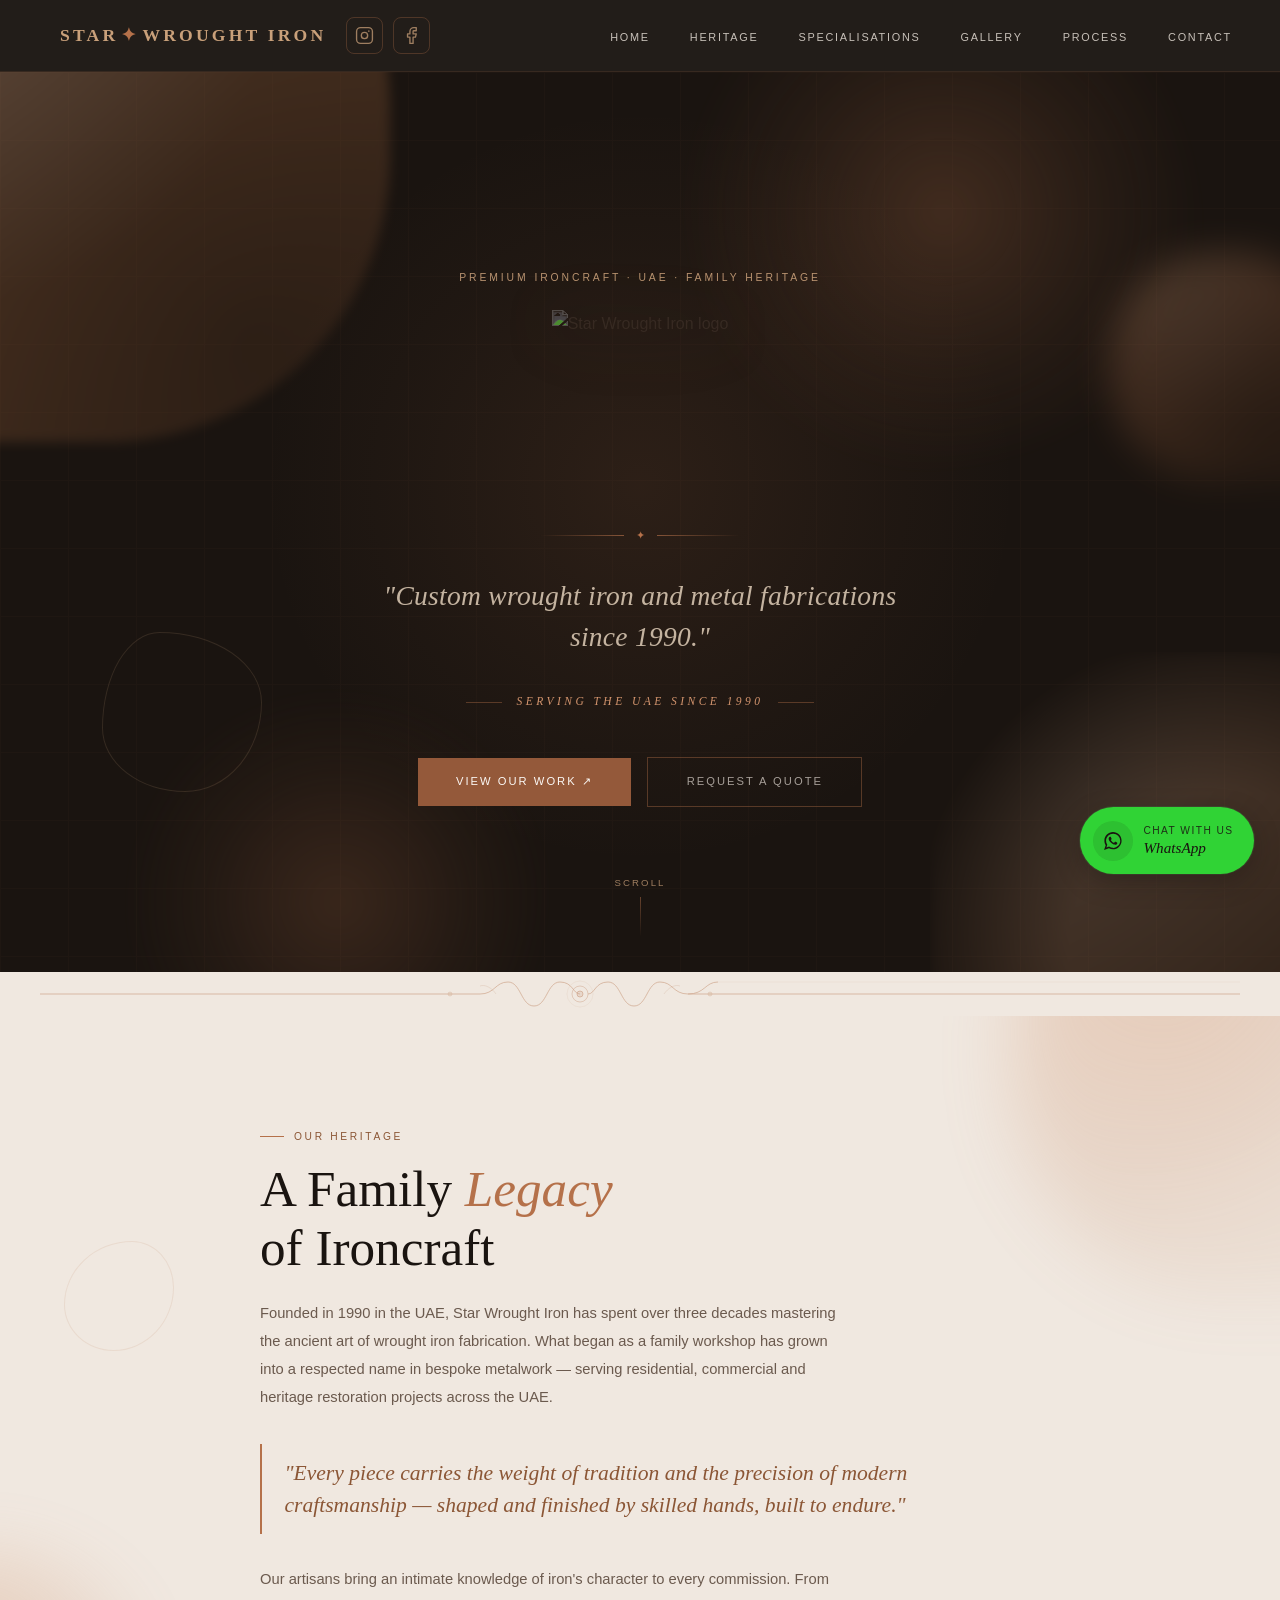
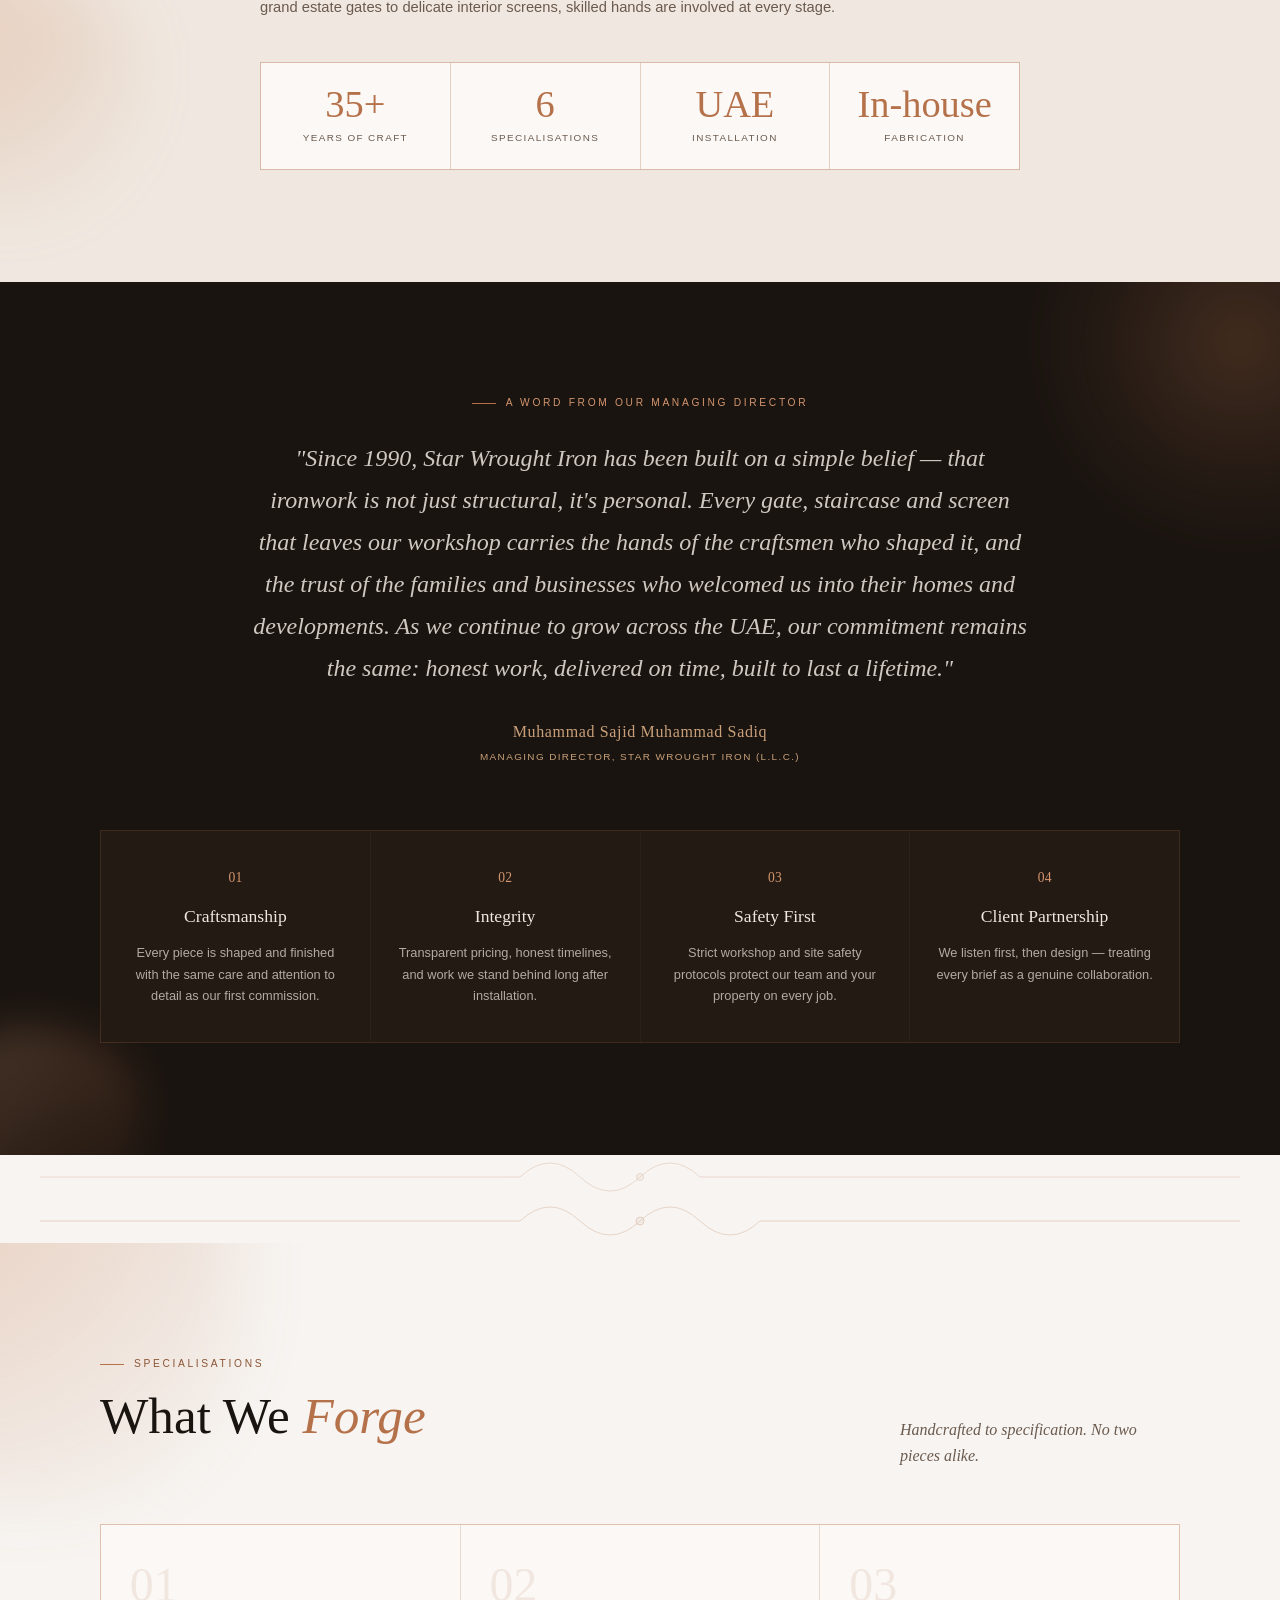
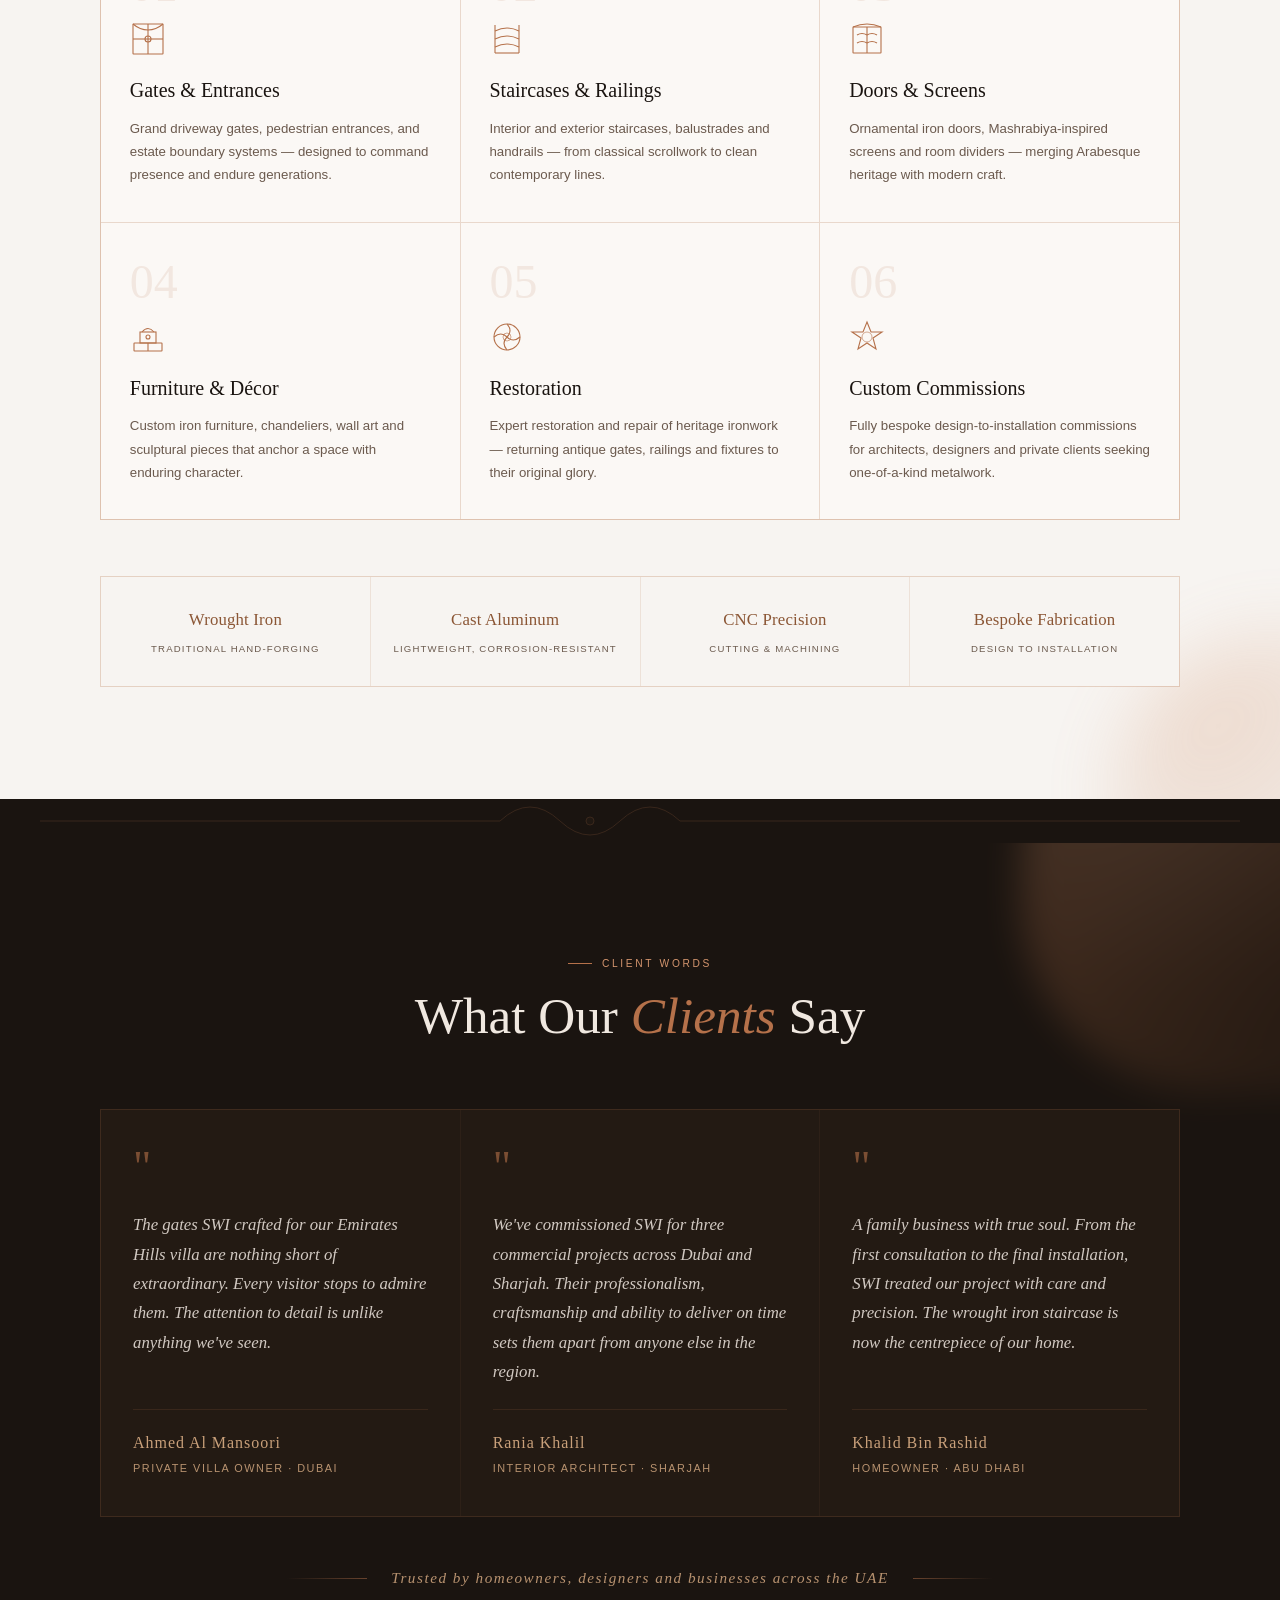
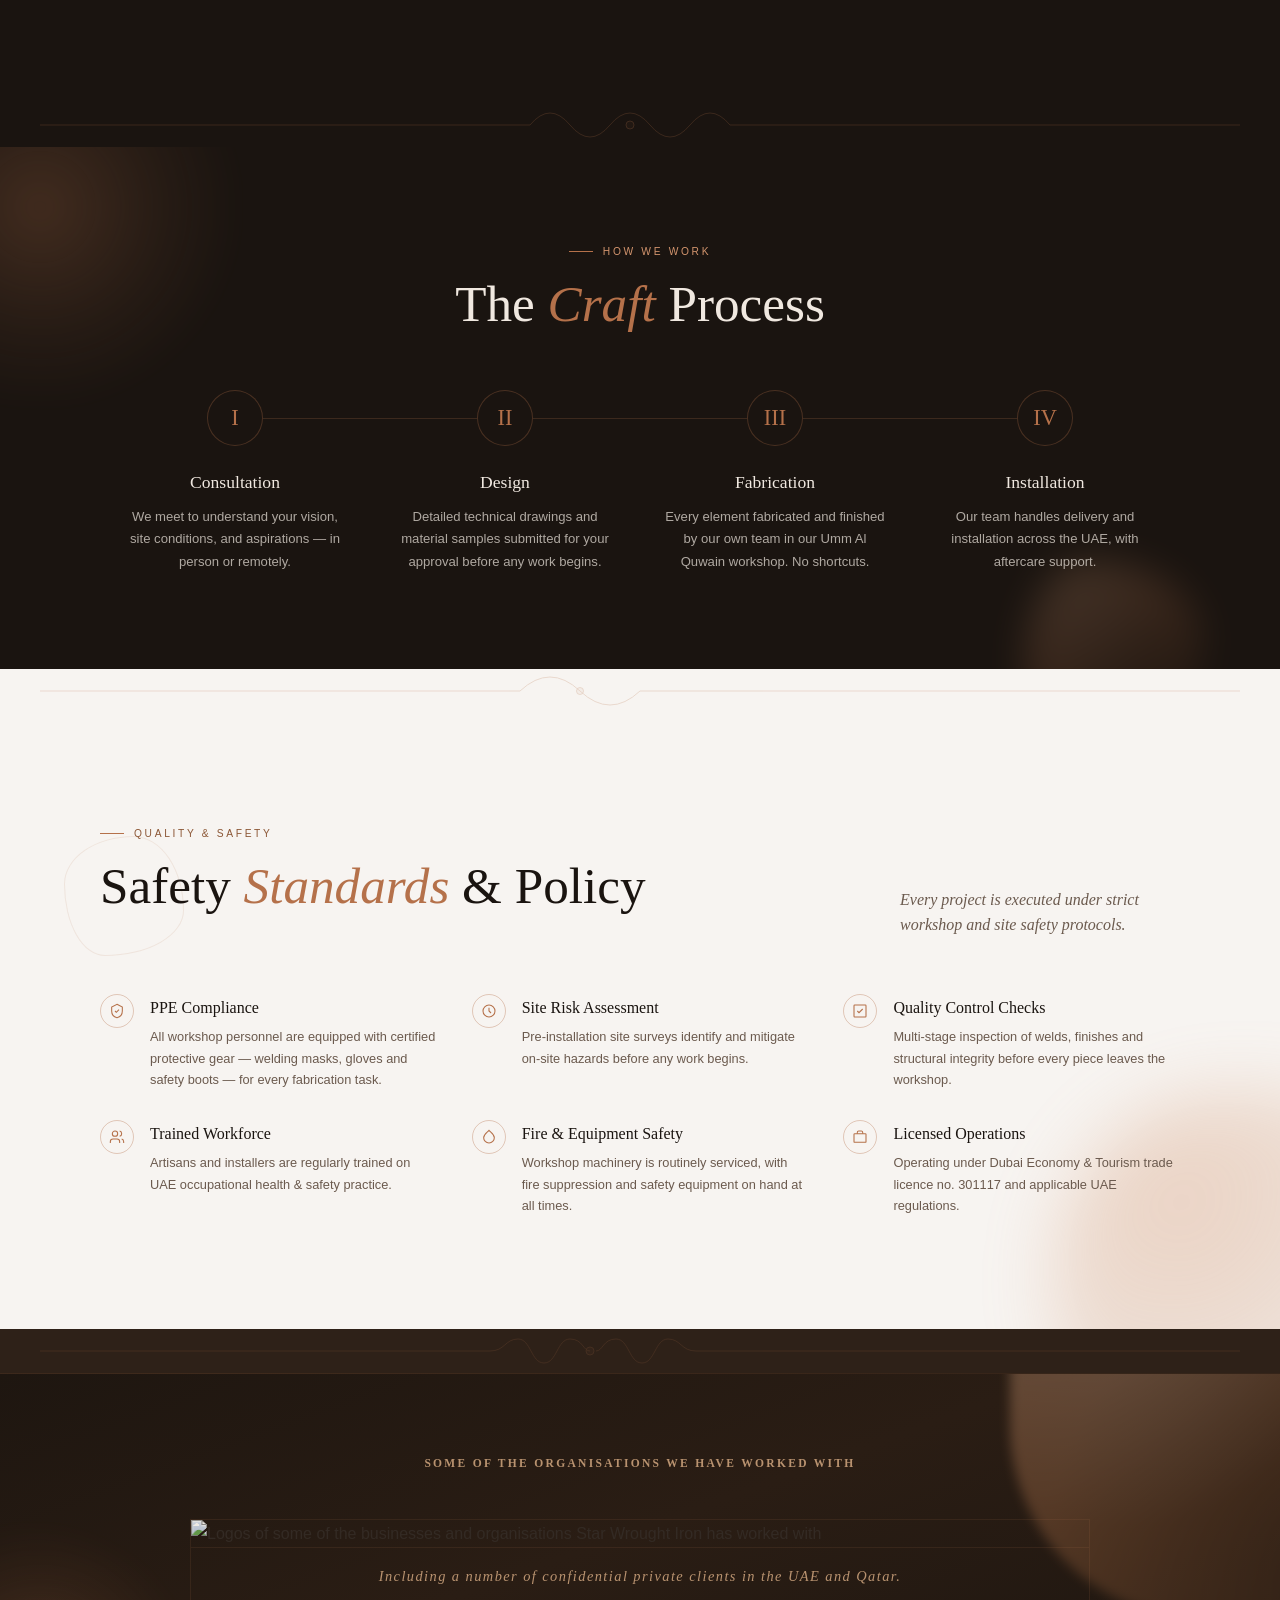
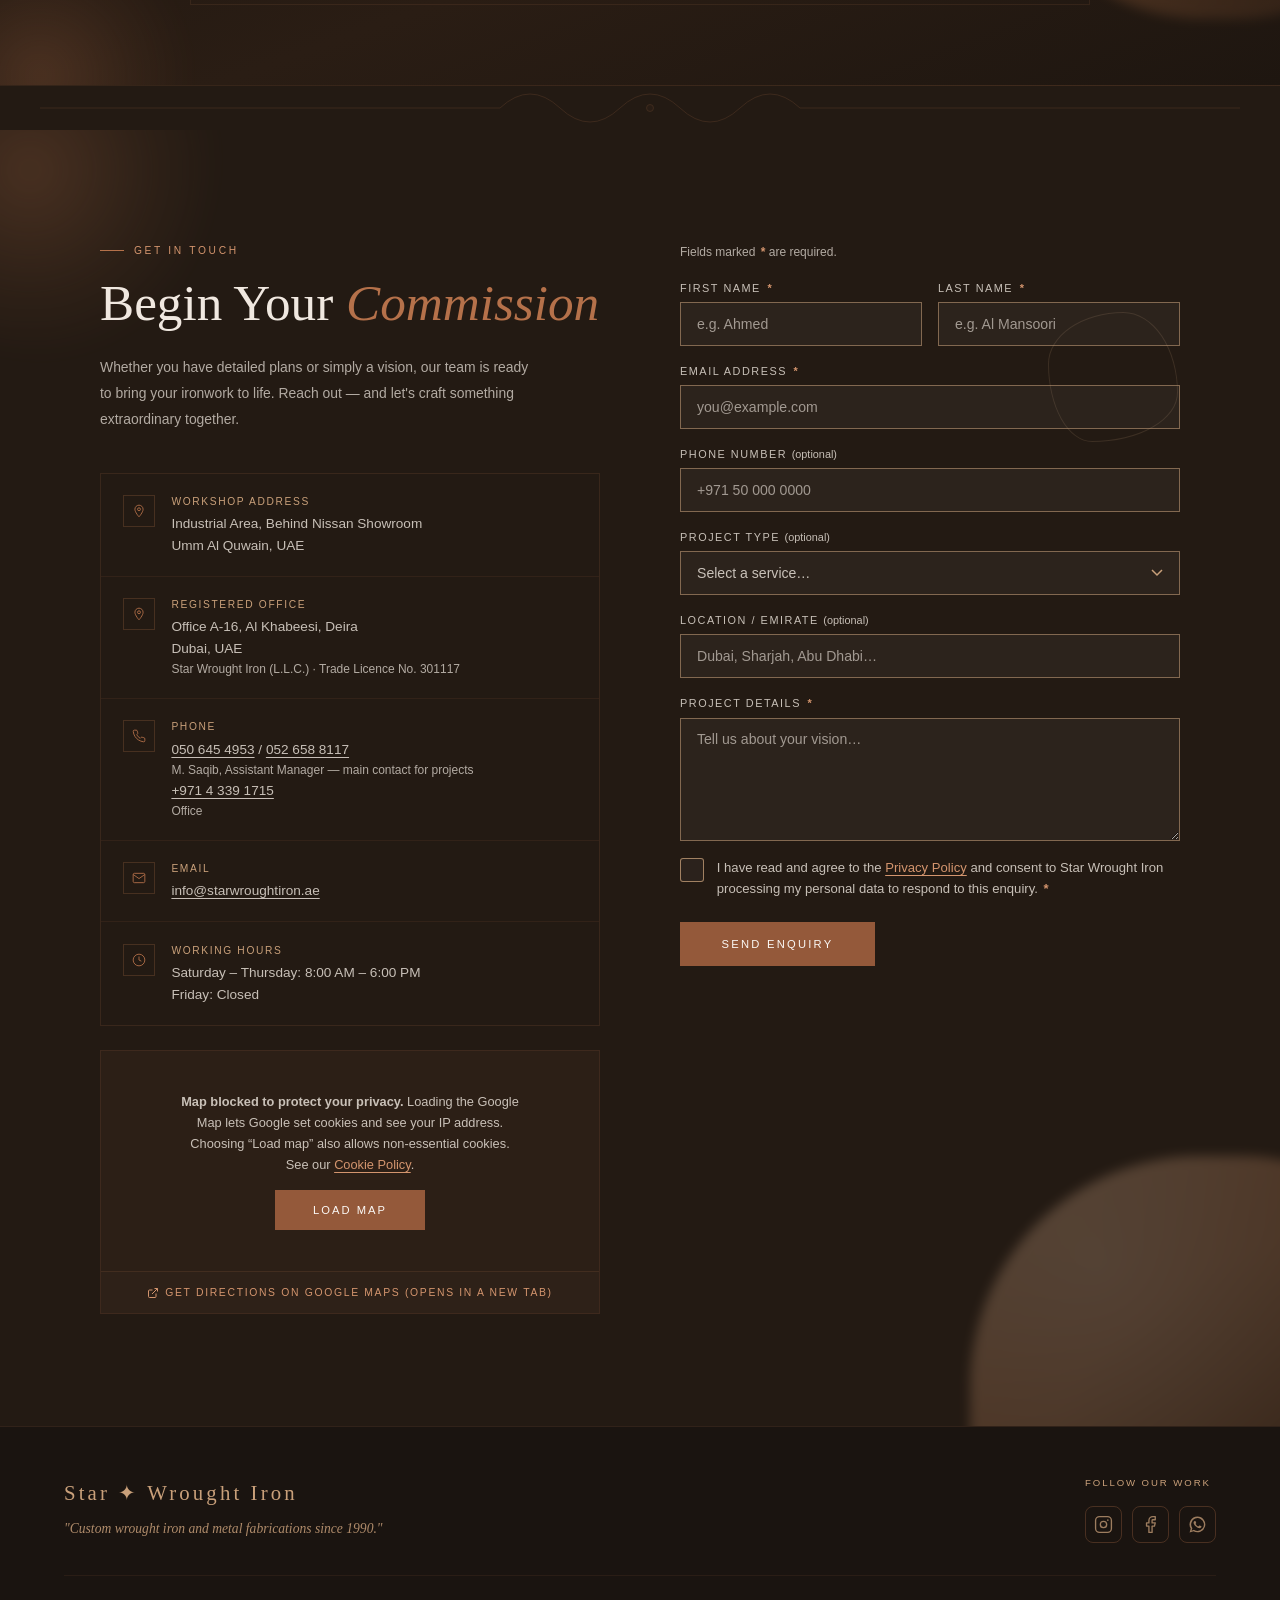
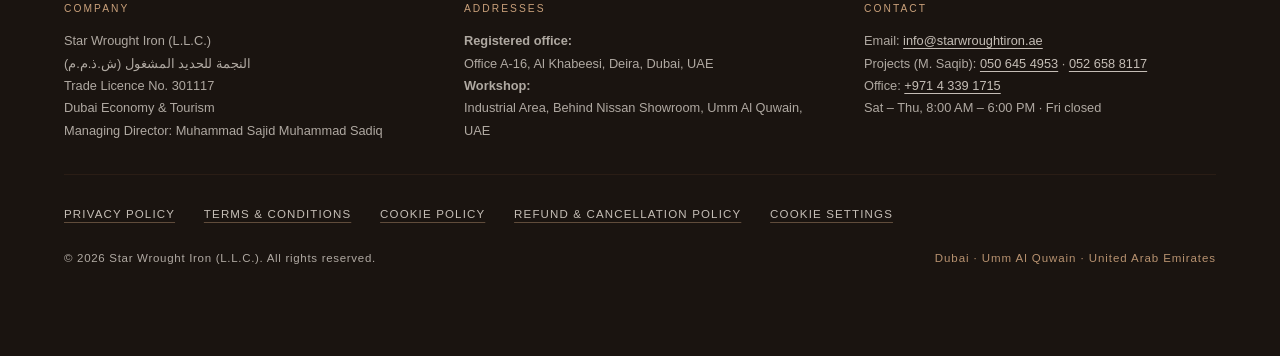
==== index.html @ 34815d5c "Added the official details" ====
<!DOCTYPE html>
<html lang="en">
<head>
    <meta charset="UTF-8">
    <title>Star Wrought Iron | Custom Wrought Iron & Metal Fabrication, UAE</title>
    <meta name="description" content="Star Wrought Iron (L.L.C.) — custom wrought iron gates, staircases, railings, doors, screens and metal fabrications for homes and businesses across the UAE.">
    <meta name="viewport" content="width=device-width, initial-scale=1.0">
    <link rel="icon" href="https://res.cloudinary.com/detapf5a7/image/upload/v1782897698/ChatGPT_Image_Jul_1_2026_01_20_30_PM_zulpf2.png" type="image/png">
    <link rel="preconnect" href="https://res.cloudinary.com">
    <link rel="preload" href="fonts/cormorant-garamond-latin-300-normal.woff2" as="font" type="font/woff2" crossorigin>
    <link rel="preload" href="fonts/inter-latin-400-normal.woff2" as="font" type="font/woff2" crossorigin>
    <!-- Fonts are self-hosted (see @font-face at the top of SWI2.css): no request to Google Fonts. -->
    <link href="SWI2.css" rel="stylesheet">
</head>
<body>

<!-- Hidden filter def, used by .hero-logo below to knock the white
     background out of the logo PNG. See SWI2.css for how it's wired
     up, and the comment there for why this beats a blend-mode alone. -->
<svg width="0" height="0" style="position:absolute" aria-hidden="true" focusable="false">
  <filter id="hero-logo-knockout" x="-20%" y="-20%" width="140%" height="140%" color-interpolation-filters="sRGB">
    <feColorMatrix in="SourceGraphic" type="matrix"
      values="1 0 0 0 0  1 0 0 0 0  1 0 0 0 0  0 0 0 1 0" result="chR"/>
    <feColorMatrix in="SourceGraphic" type="matrix"
      values="0 1 0 0 0  0 1 0 0 0  0 1 0 0 0  0 0 0 1 0" result="chG"/>
    <feColorMatrix in="SourceGraphic" type="matrix"
      values="0 0 1 0 0  0 0 1 0 0  0 0 1 0 0  0 0 0 1 0" result="chB"/>
    <feBlend in="chR" in2="chG" mode="darken" result="minRG"/>
    <feBlend in="minRG" in2="chB" mode="darken" result="whiteness"/>
    <feColorMatrix in="whiteness" type="matrix"
      values="0 0 0 0 0  0 0 0 0 0  0 0 0 0 0  -1 0 0 0 1" result="alphaMask"/>
    <feComposite in="SourceGraphic" in2="alphaMask" operator="in"/>
  </filter>
</svg>


<!-- === NAV === -->
<nav aria-label="Main">
  <div class="nav-brand">
    <a href="#hero" style="display:flex;align-items:center;gap:12px;text-decoration:none">
      <img src="https://res.cloudinary.com/detapf5a7/image/upload/v1782897698/ChatGPT_Image_Jul_1_2026_01_20_30_PM_zulpf2.png" alt="" style="height:30px;width:auto;object-fit:contain;opacity:0.95">
      <span class="nav-wordmark">Star<span aria-hidden="true">✦</span>Wrought Iron<span class="visually-hidden"> — home</span></span>
    </a>
    <div class="nav-social">
      <a href="https://www.instagram.com/starwroughtironllc/" target="_blank" rel="noopener noreferrer" aria-label="Star Wrought Iron on Instagram (opens in a new tab)"><svg viewBox="0 0 24 24" fill="none" stroke="currentColor" stroke-width="1.7" stroke-linecap="round" stroke-linejoin="round" aria-hidden="true" focusable="false"><rect x="2" y="2" width="20" height="20" rx="5"/><circle cx="12" cy="12" r="4"/><circle cx="17.5" cy="6.5" r="1" fill="currentColor" stroke="none"/></svg></a>
      <a href="https://www.facebook.com/starwroughtiron/" target="_blank" rel="noopener noreferrer" aria-label="Star Wrought Iron on Facebook (opens in a new tab)"><svg viewBox="0 0 24 24" fill="none" stroke="currentColor" stroke-width="1.7" stroke-linecap="round" stroke-linejoin="round" aria-hidden="true" focusable="false"><path d="M18 2h-3a5 5 0 00-5 5v3H7v4h3v8h4v-8h3l1-4h-4V7a1 1 0 011-1h3z"/></svg></a>
    </div>
  </div>
  <ul class="nav-links">
    <li><a href="#hero">Home</a></li>
    <li><a href="#about">Heritage</a></li>
    <li><a href="#services">Specialisations</a></li>
    <li><a href="gallery.html">Gallery</a></li>
    <li><a href="#process">Process</a></li>
    <li><a href="#contact">Contact</a></li>
  </ul>
  <button class="nav-toggle" id="nav-toggle" type="button" aria-label="Open menu" aria-expanded="false" aria-controls="nav-mobile-panel">
    <span></span><span></span><span></span>
  </button>
</nav>

<div class="nav-mobile-panel" id="nav-mobile-panel" role="navigation" aria-label="Mobile menu">
  <a href="#hero">Home</a>
  <a href="#about">Heritage</a>
  <a href="#services">Specialisations</a>
  <a href="gallery.html">Gallery</a>
  <a href="#process">Process</a>
  <a href="#contact">Contact</a>
  <a class="nav-legal" href="privacy-policy.html">Privacy Policy</a>
  <a class="nav-legal" href="terms-and-conditions.html">Terms &amp; Conditions</a>
  <a class="nav-legal" href="cookie-policy.html">Cookie Policy</a>
  <a class="nav-legal" href="refund-policy.html">Refund &amp; Cancellation Policy</a>
</div>

<main id="main" tabindex="-1">
<!-- === HERO === -->
<section id="hero" class="has-decor">
  <div class="hero-grid-bg" aria-hidden="true"></div>
  <div class="hero-glow" aria-hidden="true"></div>

  <!-- Copper shapes, weighted to the corners so the centre stays clear
       for the logo. Larger and a touch more present than elsewhere on
       the page, since this is the darkest ground on the site. -->
  <div class="decor" aria-hidden="true">
    <span class="blob blob--foil blob--petal1"  style="--s:620px; top:-250px; left:-230px"></span>
    <span class="blob blob--foil blob--petal3 blob--soften"  style="--s:600px; bottom:-280px; right:-250px; opacity:.22"></span>
    <span class="blob blob--glow blob--o3"      style="--s:520px; top:-120px; right:6%"></span>
    <span class="blob blob--glow blob--o2"      style="--s:420px; bottom:-140px; left:10%; opacity:.6"></span>
    <span class="blob blob--copper blob--petal2 blob--drop-mobile" style="--s:230px; top:20%; right:-60px; opacity:.24"></span>
    <span class="blob blob--ring blob--ring-light blob--o4 blob--drop-mobile" style="--s:160px; bottom:20%; left:8%"></span>
  </div>

  <div class="hero-inner">
    <h1 class="visually-hidden">Star Wrought Iron — custom wrought iron and metal fabrication in the UAE</h1>
    <p class="hero-eyebrow hero-rise" style="--d:0s">Premium Ironcraft · UAE · Family Heritage</p>

    <!-- White background removed via the #hero-logo-knockout filter
         (defined at the top of <body>, wired up in SWI2.css). -->
    <img class="hero-logo hero-rise" style="--d:0.08s"
         src="https://res.cloudinary.com/dt8tx4kz1/image/upload/v1789630993/image_2026-09-17_114307866_ayepze.png"
         alt="Star Wrought Iron logo">

    <div class="hero-mark-rule hero-rise" style="--d:0.18s" aria-hidden="true">
      <i></i><span aria-hidden="true">✦</span><i></i>
    </div>

    <p class="hero-tagline hero-rise" style="--d:0.26s">"Custom wrought iron and metal fabrications since 1990."</p>

    <div class="hero-est-row hero-rise" style="--d:0.34s">
      <i aria-hidden="true"></i>
      <span class="hero-est">Serving the UAE since 1990</span>
      <i aria-hidden="true"></i>
    </div>

    <div class="hero-actions hero-rise" style="--d:0.42s">
      <a href="gallery.html" class="btn-primary">View Our Work ↗</a>
      <a href="#contact" class="btn-ghost">Request a Quote</a>
    </div>
  </div>

  <div class="hero-scroll-hint" aria-hidden="true">
    <span class="hero-scroll-text">Scroll</span>
    <div class="hero-scroll-line"></div>
  </div>
</section>

<!-- === SCROLLWORK DIVIDER 1 — Parchment bg === -->
<div class="divider-wrap" style="background:var(--parchment)">
  <svg viewBox="0 0 1200 44" xmlns="http://www.w3.org/2000/svg" preserveAspectRatio="xMidYMid meet" aria-hidden="true">
    <g stroke="#B5714A" stroke-width="0.7" fill="none" opacity="0.55">
      <line x1="0" y1="22" x2="440" y2="22"/>
      <path d="M440,22 C455,22 455,10 468,10 C481,10 481,34 494,34 C507,34 507,10 520,10 C533,10 533,22 540,22"/>
      <circle cx="540" cy="22" r="3" fill="rgba(181,113,74,0.25)" stroke="#B5714A"/>
      <circle cx="540" cy="22" r="8" stroke="#B5714A" stroke-width="0.5"/>
      <circle cx="540" cy="22" r="13" stroke="rgba(181,113,74,0.25)" stroke-width="0.5"/>
      <path d="M548,22 C555,22 555,10 568,10 C581,10 581,34 594,34 C607,34 607,10 620,10 C633,10 633,22 648,22"/>
      <path d="M648,22 C665,22 665,10 678,10"/>
      <line x1="678" y1="10" x2="1200" y2="10" stroke-width="0.3" opacity="0.3"/>
      <line x1="648" y1="22" x2="1200" y2="22"/>
      <circle cx="410" cy="22" r="2" fill="#C9A07A" opacity="0.5"/>
      <circle cx="670" cy="22" r="2" fill="#C9A07A" opacity="0.5"/>
      <path d="M456,22 C452,16 445,12 440,14" stroke-width="0.5" opacity="0.5"/>
      <path d="M624,22 C628,16 635,12 640,14" stroke-width="0.5" opacity="0.5"/>
    </g>
  </svg>
</div>

<!-- === ABOUT === -->
<section class="section has-decor" id="about" style="background:var(--parchment)">
  <div class="decor" aria-hidden="true">
    <span class="blob blob--tint blob--petal2" style="--s:470px; top:-190px; right:-200px"></span>
    <span class="blob blob--tint blob--o4 blob--drop-mobile" style="--s:260px; bottom:8%; left:-120px; opacity:.42"></span>
    <span class="blob blob--ring blob--o1 blob--drop-mobile" style="--s:110px; top:26%; left:5%"></span>
  </div>
  <div class="inner">
    <div class="about-layout" style="grid-template-columns:1fr;max-width:760px;margin:0 auto">
      <div>
        <p class="eyebrow">Our Heritage</p>
        <h2 class="display-title">A Family <em>Legacy</em><br>of Ironcraft</h2>
        <p class="body-copy">Founded in 1990 in the UAE, Star Wrought Iron has spent over three decades mastering the ancient art of wrought iron fabrication. What began as a family workshop has grown into a respected name in bespoke metalwork — serving residential, commercial and heritage restoration projects across the UAE.</p>
        <blockquote class="about-pull">"Every piece carries the weight of tradition and the precision of modern craftsmanship — shaped and finished by skilled hands, built to endure."</blockquote>
        <p class="body-copy">Our artisans bring an intimate knowledge of iron's character to every commission. From grand estate gates to delicate interior screens, skilled hands are involved at every stage.</p>
        <div class="stats-row">
          <div class="stat-cell"><div class="stat-num">35+</div><div class="stat-lbl">Years of Craft</div></div>
          <div class="stat-cell"><div class="stat-num">6</div><div class="stat-lbl">Specialisations</div></div>
          <div class="stat-cell"><div class="stat-num">UAE</div><div class="stat-lbl">Installation</div></div>
          <div class="stat-cell"><div class="stat-num">In-house</div><div class="stat-lbl">Fabrication</div></div>
        </div>
      </div>
    </div>
  </div>
</section>

<!-- === LEADERSHIP: MD WELCOME + CORE VALUES === -->
<section class="section has-decor" id="leadership">
  <div class="decor" aria-hidden="true">
    <span class="blob blob--glow blob--petal3" style="--s:420px; top:-150px; right:-170px"></span>
    <span class="blob blob--copper blob--o2 blob--drop-mobile" style="--s:210px; bottom:-80px; left:-70px; opacity:.2"></span>
  </div>
  <div class="inner">
    <div style="max-width:780px;margin:0 auto;text-align:center">
      <p class="eyebrow eyebrow--dark" style="justify-content:center">A Word From Our Managing Director</p>
      <blockquote class="md-quote">"Since 1990, Star Wrought Iron has been built on a simple belief — that ironwork is not just structural, it's personal. Every gate, staircase and screen that leaves our workshop carries the hands of the craftsmen who shaped it, and the trust of the families and businesses who welcomed us into their homes and developments. As we continue to grow across the UAE, our commitment remains the same: honest work, delivered on time, built to last a lifetime."</blockquote>
      <div class="md-sign">Muhammad Sajid Muhammad Sadiq<span>Managing Director, Star Wrought Iron (L.L.C.)</span></div>
    </div>

    <div class="core-values-grid">
      <div class="value-card">
        <div class="value-num" aria-hidden="true">01</div>
        <div class="value-name">Craftsmanship</div>
        <div class="value-desc">Every piece is shaped and finished with the same care and attention to detail as our first commission.</div>
      </div>
      <div class="value-card">
        <div class="value-num" aria-hidden="true">02</div>
        <div class="value-name">Integrity</div>
        <div class="value-desc">Transparent pricing, honest timelines, and work we stand behind long after installation.</div>
      </div>
      <div class="value-card">
        <div class="value-num" aria-hidden="true">03</div>
        <div class="value-name">Safety First</div>
        <div class="value-desc">Strict workshop and site safety protocols protect our team and your property on every job.</div>
      </div>
      <div class="value-card">
        <div class="value-num" aria-hidden="true">04</div>
        <div class="value-name">Client Partnership</div>
        <div class="value-desc">We listen first, then design — treating every brief as a genuine collaboration.</div>
      </div>
    </div>
  </div>
</section>

<!-- === SCROLLWORK DIVIDER 1B — Offwhite bg (leads into Specialisations) === -->
<div class="divider-wrap" style="background:var(--offwhite)">
  <svg viewBox="0 0 1200 44" xmlns="http://www.w3.org/2000/svg" preserveAspectRatio="xMidYMid meet" aria-hidden="true">
    <g stroke="#B5714A" stroke-width="0.7" fill="none" opacity="0.3">
      <line x1="0" y1="22" x2="480" y2="22"/>
      <path d="M480,22 Q495,8 510,8 Q525,8 540,22 Q555,36 570,36 Q585,36 600,22 Q615,8 630,8 Q645,8 660,22"/>
      <circle cx="600" cy="22" r="3.5" fill="rgba(181,113,74,0.18)" stroke="#B5714A" stroke-width="0.7"/>
      <line x1="660" y1="22" x2="1200" y2="22"/>
    </g>
  </svg>
</div>

<!-- === SCROLLWORK DIVIDER 2 — Offwhite bg === -->
<div class="divider-wrap" style="background:var(--offwhite)">
  <svg viewBox="0 0 1200 44" xmlns="http://www.w3.org/2000/svg" preserveAspectRatio="xMidYMid meet" aria-hidden="true">
    <g stroke="#B5714A" stroke-width="0.7" fill="none" opacity="0.35">
      <line x1="0" y1="22" x2="480" y2="22"/>
      <path d="M480,22 Q495,8 510,8 Q525,8 540,22 Q555,36 570,36 Q585,36 600,22 Q615,8 630,8 Q645,8 660,22 Q675,36 690,36 Q705,36 720,22"/>
      <circle cx="600" cy="22" r="4" fill="rgba(181,113,74,0.2)" stroke="#B5714A" stroke-width="0.8"/>
      <line x1="720" y1="22" x2="1200" y2="22"/>
    </g>
  </svg>
</div>

<!-- === SERVICES === -->
<section class="section has-decor" id="services" style="background:var(--offwhite)">
  <div class="decor" aria-hidden="true">
    <span class="blob blob--tint blob--petal4" style="--s:430px; top:-170px; left:-190px"></span>
    <span class="blob blob--tint blob--o1 blob--drop-mobile" style="--s:300px; bottom:-130px; right:-130px; opacity:.38"></span>
  </div>
  <div class="inner">
    <div class="services-header">
      <div>
        <p class="eyebrow">Specialisations</p>
        <h2 class="display-title">What We <em>Forge</em></h2>
      </div>
      <p style="font-family:var(--ff-display);font-style:italic;color:var(--text-muted);font-size:1rem;max-width:280px;line-height:1.6">Handcrafted to specification. No two pieces alike.</p>
    </div>

    <div class="services-grid">

      <a href="gallery.html?category=Gates%20%26%20Entrances" class="svc-card">
        <svg class="svc-icon" viewBox="0 0 36 36" fill="none" stroke="currentColor" stroke-width="1.1" aria-hidden="true">
          <rect x="3" y="3" width="30" height="30" rx="0.5"/>
          <line x1="3" y1="18" x2="33" y2="18"/>
          <line x1="18" y1="3" x2="18" y2="33"/>
          <path d="M3,3 Q10,9 18,9 Q26,9 33,3"/>
          <circle cx="18" cy="18" r="3"/>
        </svg>
        <div class="svc-name">Gates & Entrances</div>
        <div class="svc-desc">Grand driveway gates, pedestrian entrances, and estate boundary systems — designed to command presence and endure generations.</div>
        <div class="svc-arrow" aria-hidden="true">→</div>
      </a>

      <a href="gallery.html?category=Stairs%20%26%20Railings" class="svc-card">
        <svg class="svc-icon" viewBox="0 0 36 36" fill="none" stroke="currentColor" stroke-width="1.1" aria-hidden="true">
          <line x1="6" y1="32" x2="6" y2="4"/><line x1="30" y1="32" x2="30" y2="4"/>
          <path d="M6,10 Q18,4 30,10"/>
          <path d="M6,18 Q18,12 30,18"/>
          <path d="M6,26 Q18,20 30,26"/>
          <line x1="6" y1="32" x2="30" y2="32"/>
        </svg>
        <div class="svc-name">Staircases & Railings</div>
        <div class="svc-desc">Interior and exterior staircases, balustrades and handrails — from classical scrollwork to clean contemporary lines.</div>
        <div class="svc-arrow" aria-hidden="true">→</div>
      </a>

      <a href="gallery.html?category=Doors%20%26%20Screens" class="svc-card">
        <svg class="svc-icon" viewBox="0 0 36 36" fill="none" stroke="currentColor" stroke-width="1.1" aria-hidden="true">
          <rect x="4" y="6" width="28" height="26" rx="0.5"/>
          <path d="M4,6 Q18,0 32,6"/>
          <line x1="18" y1="6" x2="18" y2="32"/>
          <path d="M8,14 Q13,11 18,14"/><path d="M18,14 Q23,11 28,14"/>
          <path d="M8,22 Q13,19 18,22"/><path d="M18,22 Q23,19 28,22"/>
        </svg>
        <div class="svc-name">Doors & Screens</div>
        <div class="svc-desc">Ornamental iron doors, Mashrabiya-inspired screens and room dividers — merging Arabesque heritage with modern craft.</div>
        <div class="svc-arrow" aria-hidden="true">→</div>
      </a>

      <a href="gallery.html?category=Furniture%20%26%20Décor" class="svc-card">
        <svg class="svc-icon" viewBox="0 0 36 36" fill="none" stroke="currentColor" stroke-width="1.1" aria-hidden="true">
          <rect x="4" y="24" width="28" height="8" rx="0.5"/>
          <rect x="10" y="13" width="16" height="11"/>
          <line x1="18" y1="24" x2="18" y2="32"/>
          <path d="M12,13 Q18,6 24,13"/>
          <circle cx="18" cy="18" r="2"/>
        </svg>
        <div class="svc-name">Furniture & Décor</div>
        <div class="svc-desc">Custom iron furniture, chandeliers, wall art and sculptural pieces that anchor a space with enduring character.</div>
        <div class="svc-arrow" aria-hidden="true">→</div>
      </a>

      <a href="gallery.html?category=Custom%20%2F%20Other" class="svc-card">
        <svg class="svc-icon" viewBox="0 0 36 36" fill="none" stroke="currentColor" stroke-width="1.1" aria-hidden="true">
          <circle cx="18" cy="18" r="13"/>
          <path d="M18,5 Q24,12 18,18 Q12,24 18,31"/>
          <path d="M5,18 Q12,12 18,18 Q24,24 31,18"/>
          <circle cx="18" cy="18" r="4" stroke-width="0.6"/>
        </svg>
        <div class="svc-name">Restoration</div>
        <div class="svc-desc">Expert restoration and repair of heritage ironwork — returning antique gates, railings and fixtures to their original glory.</div>
        <div class="svc-arrow" aria-hidden="true">→</div>
      </a>

      <a href="gallery.html?category=Custom%20%2F%20Other" class="svc-card">
        <svg class="svc-icon" viewBox="0 0 36 36" fill="none" stroke="currentColor" stroke-width="1.1" aria-hidden="true">
          <polygon points="18,3 22,13 33,13 24,19 27,30 18,24 9,30 12,19 3,13 14,13"/>
          <circle cx="18" cy="18" r="5" stroke-width="0.6"/>
        </svg>
        <div class="svc-name">Custom Commissions</div>
        <div class="svc-desc">Fully bespoke design-to-installation commissions for architects, designers and private clients seeking one-of-a-kind metalwork.</div>
        <div class="svc-arrow" aria-hidden="true">→</div>
      </a>

    </div>

    <div class="material-strip">
      <div class="material-badge">
        <div class="material-badge-label">Wrought Iron</div>
        <div class="material-badge-sub">Traditional hand-forging</div>
      </div>
      <div class="material-badge">
        <div class="material-badge-label">Cast Aluminum</div>
        <div class="material-badge-sub">Lightweight, corrosion-resistant</div>
      </div>
      <div class="material-badge">
        <div class="material-badge-label">CNC Precision</div>
        <div class="material-badge-sub">Cutting & machining</div>
      </div>
      <div class="material-badge">
        <div class="material-badge-label">Bespoke Fabrication</div>
        <div class="material-badge-sub">Design to installation</div>
      </div>
    </div>
  </div>
</section>

<!-- === SCROLLWORK DIVIDER — Testimonials bg === -->
<div class="divider-wrap" style="background:var(--forge)">
  <svg viewBox="0 0 1200 44" xmlns="http://www.w3.org/2000/svg" preserveAspectRatio="xMidYMid meet" aria-hidden="true">
    <g stroke="#B5714A" stroke-width="0.7" fill="none" opacity="0.28">
      <line x1="0" y1="22" x2="460" y2="22"/>
      <path d="M460,22 Q475,8 490,8 Q505,8 520,22 Q535,36 550,36 Q565,36 580,22 Q595,8 610,8 Q625,8 640,22"/>
      <circle cx="550" cy="22" r="4" fill="rgba(181,113,74,0.15)" stroke="#B5714A" stroke-width="0.7"/>
      <line x1="640" y1="22" x2="1200" y2="22"/>
    </g>
  </svg>
</div>

<!-- === TESTIMONIALS === -->
<section id="testimonials" class="has-decor" style="background:var(--forge);padding:7rem 2rem">
  <div class="decor" aria-hidden="true">
    <span class="blob blob--copper blob--petal2 blob--grain" style="--s:420px; top:-170px; right:-160px; opacity:.24"></span>
  </div>
  <div class="inner">
    <div style="text-align:center;margin-bottom:4rem">
      <p class="eyebrow eyebrow--dark" style="justify-content:center">Client Words</p>
      <h2 class="display-title" style="color:var(--parchment);text-align:center">What Our <em>Clients</em> Say</h2>
    </div>

    <!-- OWNER ACTION: keep written consent (WhatsApp/e-mail is fine) from each client named below
         for publishing their name, role/location and quote. See privacy-policy.html section 11. -->
    <div class="tst-grid">
      <figure class="tst-card">
        <div class="tst-mark" aria-hidden="true">"</div>
        <blockquote class="tst-quote">The gates SWI crafted for our Emirates Hills villa are nothing short of extraordinary. Every visitor stops to admire them. The attention to detail is unlike anything we've seen.</blockquote>
        <figcaption class="tst-by">
          <div class="tst-name">Ahmed Al Mansoori</div>
          <div class="tst-role">Private Villa Owner · Dubai</div>
        </figcaption>
      </figure>
      <figure class="tst-card">
        <div class="tst-mark" aria-hidden="true">"</div>
        <blockquote class="tst-quote">We've commissioned SWI for three commercial projects across Dubai and Sharjah. Their professionalism, craftsmanship and ability to deliver on time sets them apart from anyone else in the region.</blockquote>
        <figcaption class="tst-by">
          <div class="tst-name">Rania Khalil</div>
          <div class="tst-role">Interior Architect · Sharjah</div>
        </figcaption>
      </figure>
      <figure class="tst-card">
        <div class="tst-mark" aria-hidden="true">"</div>
        <blockquote class="tst-quote">A family business with true soul. From the first consultation to the final installation, SWI treated our project with care and precision. The wrought iron staircase is now the centrepiece of our home.</blockquote>
        <figcaption class="tst-by">
          <div class="tst-name">Khalid Bin Rashid</div>
          <div class="tst-role">Homeowner · Abu Dhabi</div>
        </figcaption>
      </figure>
    </div>

    <div class="trust-line"><i aria-hidden="true"></i><p>Trusted by homeowners, designers and businesses across the UAE</p><i aria-hidden="true"></i></div>
  </div>
</section>

<!-- === SCROLLWORK DIVIDER 4 — Forge bg === -->
<div class="divider-wrap" style="background:var(--forge)">
  <svg viewBox="0 0 1200 44" xmlns="http://www.w3.org/2000/svg" preserveAspectRatio="xMidYMid meet" aria-hidden="true">
    <g stroke="#B5714A" stroke-width="0.7" fill="none" opacity="0.3">
      <line x1="0" y1="22" x2="490" y2="22"/>
      <path d="M490,22 Q500,10 510,10 Q520,10 530,22 Q540,34 550,34 Q560,34 570,22 Q580,10 590,10 Q600,10 610,22 Q620,34 630,34 Q640,34 650,22 Q660,10 670,10 Q680,10 690,22"/>
      <circle cx="590" cy="22" r="4" fill="rgba(181,113,74,0.15)" stroke="#B5714A" stroke-width="0.8"/>
      <line x1="690" y1="22" x2="1200" y2="22"/>
    </g>
  </svg>
</div>

<!-- === PROCESS === -->
<section id="process" class="has-decor">
  <div class="decor" aria-hidden="true">
    <span class="blob blob--glow blob--petal4" style="--s:400px; top:-140px; left:-160px"></span>
    <span class="blob blob--copper blob--o4 blob--drop-mobile" style="--s:180px; bottom:-70px; right:6%; opacity:.2"></span>
  </div>
  <div class="inner">
    <div style="text-align:center;margin-bottom:0.5rem">
      <p class="eyebrow eyebrow--dark" style="justify-content:center">How We Work</p>
      <h2 class="display-title process-title" style="text-align:center">The <em>Craft</em> Process</h2>
    </div>
    <div class="process-steps">
      <div class="process-step">
        <div class="process-step-num">I</div>
        <div class="process-step-name">Consultation</div>
        <div class="process-step-desc">We meet to understand your vision, site conditions, and aspirations — in person or remotely.</div>
      </div>
      <div class="process-step">
        <div class="process-step-num">II</div>
        <div class="process-step-name">Design</div>
        <div class="process-step-desc">Detailed technical drawings and material samples submitted for your approval before any work begins.</div>
      </div>
      <div class="process-step">
        <div class="process-step-num">III</div>
        <div class="process-step-name">Fabrication</div>
        <div class="process-step-desc">Every element fabricated and finished by our own team in our Umm Al Quwain workshop. No shortcuts.</div>
      </div>
      <div class="process-step">
        <div class="process-step-num">IV</div>
        <div class="process-step-name">Installation</div>
        <div class="process-step-desc">Our team handles delivery and installation across the UAE, with aftercare support.</div>
      </div>
    </div>
  </div>
</section>

<!-- === SCROLLWORK DIVIDER 4B — Offwhite bg (leads into Safety) === -->
<div class="divider-wrap" style="background:var(--offwhite)">
  <svg viewBox="0 0 1200 44" xmlns="http://www.w3.org/2000/svg" preserveAspectRatio="xMidYMid meet" aria-hidden="true">
    <g stroke="#B5714A" stroke-width="0.7" fill="none" opacity="0.3">
      <line x1="0" y1="22" x2="480" y2="22"/>
      <path d="M480,22 Q495,8 510,8 Q525,8 540,22 Q555,36 570,36 Q585,36 600,22"/>
      <circle cx="540" cy="22" r="3.5" fill="rgba(181,113,74,0.18)" stroke="#B5714A" stroke-width="0.7"/>
      <line x1="600" y1="22" x2="1200" y2="22"/>
    </g>
  </svg>
</div>

<!-- === SAFETY STANDARDS & POLICY === -->
<section class="section has-decor" id="safety">
  <div class="decor" aria-hidden="true">
    <span class="blob blob--tint blob--petal2" style="--s:400px; bottom:-160px; right:-170px"></span>
    <span class="blob blob--ring blob--o3 blob--drop-mobile" style="--s:120px; top:20%; left:5%"></span>
  </div>
  <div class="inner">
    <div class="services-header">
      <div>
        <p class="eyebrow">Quality & Safety</p>
        <h2 class="display-title">Safety <em>Standards</em> & Policy</h2>
      </div>
      <p style="font-family:var(--ff-display);font-style:italic;color:var(--text-muted);font-size:1rem;max-width:280px;line-height:1.6">Every project is executed under strict workshop and site safety protocols.</p>
    </div>

    <div class="safety-grid">
      <div class="safety-item">
        <div class="safety-icon"><svg width="16" height="16" viewBox="0 0 24 24" fill="none" stroke="currentColor" stroke-width="1.6" aria-hidden="true"><path d="M12 2l8 4v6c0 5-3.5 9-8 10-4.5-1-8-5-8-10V6l8-4z"/><path d="M9 12l2 2 4-4"/></svg></div>
        <div>
          <div class="safety-text-title">PPE Compliance</div>
          <div class="safety-text-desc">All workshop personnel are equipped with certified protective gear — welding masks, gloves and safety boots — for every fabrication task.</div>
        </div>
      </div>
      <div class="safety-item">
        <div class="safety-icon"><svg width="16" height="16" viewBox="0 0 24 24" fill="none" stroke="currentColor" stroke-width="1.6" aria-hidden="true"><circle cx="12" cy="12" r="9"/><path d="M12 7v5l3 3"/></svg></div>
        <div>
          <div class="safety-text-title">Site Risk Assessment</div>
          <div class="safety-text-desc">Pre-installation site surveys identify and mitigate on-site hazards before any work begins.</div>
        </div>
      </div>
      <div class="safety-item">
        <div class="safety-icon"><svg width="16" height="16" viewBox="0 0 24 24" fill="none" stroke="currentColor" stroke-width="1.6" aria-hidden="true"><rect x="3" y="3" width="18" height="18" rx="1"/><path d="M8 12l2.5 2.5L16 9"/></svg></div>
        <div>
          <div class="safety-text-title">Quality Control Checks</div>
          <div class="safety-text-desc">Multi-stage inspection of welds, finishes and structural integrity before every piece leaves the workshop.</div>
        </div>
      </div>
      <div class="safety-item">
        <div class="safety-icon"><svg width="16" height="16" viewBox="0 0 24 24" fill="none" stroke="currentColor" stroke-width="1.6" aria-hidden="true"><path d="M16 21v-2a4 4 0 00-4-4H6a4 4 0 00-4 4v2"/><circle cx="9" cy="7" r="4"/><path d="M22 21v-2a4 4 0 00-3-3.87"/><path d="M16 3.13a4 4 0 010 7.75"/></svg></div>
        <div>
          <div class="safety-text-title">Trained Workforce</div>
          <div class="safety-text-desc">Artisans and installers are regularly trained on UAE occupational health & safety practice.</div>
        </div>
      </div>
      <div class="safety-item">
        <div class="safety-icon"><svg width="16" height="16" viewBox="0 0 24 24" fill="none" stroke="currentColor" stroke-width="1.6" aria-hidden="true"><path d="M12 2C8 6 4 8 4 13a8 8 0 0016 0c0-5-4-7-8-11z"/></svg></div>
        <div>
          <div class="safety-text-title">Fire & Equipment Safety</div>
          <div class="safety-text-desc">Workshop machinery is routinely serviced, with fire suppression and safety equipment on hand at all times.</div>
        </div>
      </div>
      <div class="safety-item">
        <div class="safety-icon"><svg width="16" height="16" viewBox="0 0 24 24" fill="none" stroke="currentColor" stroke-width="1.6" aria-hidden="true"><rect x="3" y="7" width="18" height="13" rx="1"/><path d="M8 7V5a2 2 0 012-2h4a2 2 0 012 2v2"/></svg></div>
        <div>
          <div class="safety-text-title">Licensed Operations</div>
          <div class="safety-text-desc">Operating under Dubai Economy &amp; Tourism trade licence no. 301117 and applicable UAE regulations.</div>
        </div>
      </div>
    </div>
  </div>
</section>

<!-- === SCROLLWORK DIVIDER 5 — Forge-light bg === -->
<div class="divider-wrap" style="background:var(--forge-light)">
  <svg viewBox="0 0 1200 44" xmlns="http://www.w3.org/2000/svg" preserveAspectRatio="xMidYMid meet" aria-hidden="true">
    <g stroke="#B5714A" stroke-width="0.7" fill="none" opacity="0.22">
      <line x1="0" y1="22" x2="450" y2="22"/>
      <path d="M450,22 C465,22 465,10 478,10 C491,10 491,34 504,34 C517,34 517,10 530,10 C543,10 543,22 550,22"/>
      <circle cx="550" cy="22" r="4" fill="rgba(181,113,74,0.2)" stroke="#B5714A" stroke-width="0.7"/>
      <path d="M556,22 C563,22 563,10 576,10 C589,10 589,34 602,34 C615,34 615,10 628,10 C641,10 641,22 656,22"/>
      <line x1="656" y1="22" x2="1200" y2="22"/>
    </g>
  </svg>
</div>

<!-- === CLIENTS === -->
<section id="clients" class="has-decor">
  <div class="decor" aria-hidden="true">
    <span class="blob blob--foil blob--petal3" style="--s:420px; top:-175px; right:-150px"></span>
    <span class="blob blob--glow blob--o4 blob--drop-mobile" style="--s:300px; bottom:-140px; left:-110px"></span>
  </div>
  <div style="max-width:1080px;margin:0 auto">
    <h2 class="clients-eyebrow">Some of the organisations we have worked with</h2>
    <div style="max-width:900px;margin:0 auto;border:1px solid rgba(181,113,74,0.12);overflow:hidden">
      <img src="https://res.cloudinary.com/detapf5a7/image/upload/v1782481364/Screenshot_2026-06-18_193357_upef0m.png"
        alt="Logos of some of the businesses and organisations Star Wrought Iron has worked with" loading="lazy" decoding="async"
        style="width:100%;display:block;filter:grayscale(20%) brightness(0.9) sepia(10%)">
      <div style="padding:1rem 1.5rem;border-top:1px solid rgba(181,113,74,0.12);text-align:center">
        <p class="clients-note">Including a number of confidential private clients in the UAE and Qatar.</p>
      </div>
    </div>
  </div>
</section>

<!-- === SCROLLWORK DIVIDER 6 — Forge-mid bg === -->
<div class="divider-wrap" style="background:var(--forge-mid)">
  <svg viewBox="0 0 1200 44" xmlns="http://www.w3.org/2000/svg" preserveAspectRatio="xMidYMid meet" aria-hidden="true">
    <g stroke="#B5714A" stroke-width="0.7" fill="none" opacity="0.25">
      <line x1="0" y1="22" x2="460" y2="22"/>
      <path d="M460,22 Q475,8 490,8 Q505,8 520,22 Q535,36 550,36 Q565,36 580,22 Q595,8 610,8 Q625,8 640,22 Q655,36 670,36 Q685,36 700,22 Q715,8 730,8 Q745,8 760,22"/>
      <circle cx="610" cy="22" r="3.5" fill="rgba(181,113,74,0.18)" stroke="#B5714A" stroke-width="0.7"/>
      <line x1="760" y1="22" x2="1200" y2="22"/>
    </g>
  </svg>
</div>

<!-- === CONTACT === -->
<section id="contact" class="has-decor" style="background:var(--forge-mid);padding:7rem 2rem">
  <div class="decor" aria-hidden="true">
    <span class="blob blob--foil blob--petal1" style="--s:500px; bottom:-230px; right:-190px; opacity:.26"></span>
    <span class="blob blob--glow blob--o2" style="--s:380px; top:-150px; left:-160px"></span>
    <span class="blob blob--ring blob--ring-light blob--o3 blob--drop-mobile" style="--s:130px; top:14%; right:8%"></span>
  </div>
  <div class="inner contact-layout">

    <!-- LEFT: Info -->
    <div class="contact-left">
      <p class="eyebrow eyebrow--dark">Get in Touch</p>
      <h2 class="display-title" style="color:var(--parchment)">Begin Your <em>Commission</em></h2>
      <p class="contact-sub">Whether you have detailed plans or simply a vision, our team is ready to bring your ironwork to life. Reach out — and let's craft something extraordinary together.</p>

      <div class="contact-details">
        <div class="c-detail">
          <div class="c-icon">
            <svg width="14" height="14" viewBox="0 0 24 24" fill="none" stroke="currentColor" stroke-width="1.5" aria-hidden="true" focusable="false"><path d="M12 2C8.13 2 5 5.13 5 9c0 5.25 7 13 7 13s7-7.75 7-13c0-3.87-3.13-7-7-7z"/><circle cx="12" cy="9" r="2.5"/></svg>
          </div>
          <div>
            <div class="c-lbl">Workshop Address</div>
            <div class="c-val">Industrial Area, Behind Nissan Showroom<br>Umm Al Quwain, UAE</div>
          </div>
        </div>
        <div class="c-detail">
          <div class="c-icon">
            <svg width="14" height="14" viewBox="0 0 24 24" fill="none" stroke="currentColor" stroke-width="1.5" aria-hidden="true" focusable="false"><path d="M12 2C8.13 2 5 5.13 5 9c0 5.25 7 13 7 13s7-7.75 7-13c0-3.87-3.13-7-7-7z"/><circle cx="12" cy="9" r="2.5"/></svg>
          </div>
          <div>
            <div class="c-lbl">Registered Office</div>
            <div class="c-val">Office A-16, Al Khabeesi, Deira<br>Dubai, UAE<small>Star Wrought Iron (L.L.C.) · Trade Licence No. 301117</small></div>
          </div>
        </div>
        <div class="c-detail">
          <div class="c-icon">
            <svg width="14" height="14" viewBox="0 0 24 24" fill="none" stroke="currentColor" stroke-width="1.5" aria-hidden="true" focusable="false"><path d="M22 16.92v3a2 2 0 01-2.18 2 19.79 19.79 0 01-8.63-3.07A19.5 19.5 0 015.19 12.9a19.79 19.79 0 01-3.07-8.67A2 2 0 014.11 2h3a2 2 0 012 1.72c.127.96.361 1.903.7 2.81a2 2 0 01-.45 2.11L8.09 9.91a16 16 0 006 6l1.27-1.27a2 2 0 012.11-.45c.907.339 1.85.573 2.81.7A2 2 0 0122 16.92z"/></svg>
          </div>
          <div>
            <div class="c-lbl">Phone</div>
            <div class="c-val"><a href="tel:+971506454953">050 645 4953</a> / <a href="tel:+971526588117">052 658 8117</a><small>M. Saqib, Assistant Manager — main contact for projects</small><a href="tel:+97143391715">+971 4 339 1715</a><small>Office</small></div>
          </div>
        </div>
        <div class="c-detail">
          <div class="c-icon">
            <svg width="14" height="14" viewBox="0 0 24 24" fill="none" stroke="currentColor" stroke-width="1.5" aria-hidden="true" focusable="false"><path d="M4 4h16c1.1 0 2 .9 2 2v12c0 1.1-.9 2-2 2H4c-1.1 0-2-.9-2-2V6c0-1.1.9-2 2-2z"/><polyline points="22,6 12,13 2,6"/></svg>
          </div>
          <div>
            <div class="c-lbl">Email</div>
            <div class="c-val"><a href="mailto:info@starwroughtiron.ae">info@starwroughtiron.ae</a></div>
          </div>
        </div>
        <div class="c-detail">
          <div class="c-icon">
            <svg width="14" height="14" viewBox="0 0 24 24" fill="none" stroke="currentColor" stroke-width="1.5" aria-hidden="true" focusable="false"><circle cx="12" cy="12" r="10"/><polyline points="12,6 12,12 16,14"/></svg>
          </div>
          <div>
            <div class="c-lbl">Working Hours</div>
            <div class="c-val">Saturday – Thursday: 8:00 AM – 6:00 PM<br>Friday: Closed</div>
          </div>
        </div>
      </div>

      <!-- MAP: not loaded until the visitor accepts non-essential cookies (consent.js).
           The embed URL lives in data-map-src so nothing is requested from Google before consent. -->
      <div class="map-block" style="margin-top:1.5rem" data-map-consent
           data-map-title="Map showing the Star Wrought Iron workshop, Industrial Area, behind Nissan Showroom, Umm Al Quwain"
           data-map-src="https://www.google.com/maps/embed?pb=!1m18!1m12!1m3!1d14380.5!2d55.5536!3d25.5641!2m3!1f0!2f0!3f0!3m2!1i1024!2i768!4f13.1!3m3!1m2!1s0x3ef5f5c6a1d3e5ab%3A0x0!2zVW1tIEFsIFF1d3dhaW4gSW5kdXN0cmlhbCBBcmVh!5e0!3m2!1sen!2sae!4v1">
        <div class="map-consent" data-map-placeholder>
          <p><strong>Map blocked to protect your privacy.</strong> Loading the Google Map lets Google set cookies and see your IP address. Choosing “Load map” also allows non-essential cookies. See our <a href="cookie-policy.html">Cookie Policy</a>.</p>
          <button type="button" class="btn-primary" data-map-load>Load map</button>
        </div>
        <a href="https://www.google.com/maps/search/Umm+Al+Quwain+Industrial+Area+Behind+Nissan+Showroom+UAE" target="_blank" rel="noopener noreferrer" class="map-link">
          <svg width="12" height="12" viewBox="0 0 24 24" fill="none" stroke="currentColor" stroke-width="2" aria-hidden="true" focusable="false"><path d="M18 13v6a2 2 0 01-2 2H5a2 2 0 01-2-2V8a2 2 0 012-2h6"/><polyline points="15,3 21,3 21,9"/><line x1="10" y1="14" x2="21" y2="3"/></svg>
          Get Directions on Google Maps (opens in a new tab)
        </a>
      </div>
    </div>

    <!-- RIGHT: Form -->
<form class="form-wrap" id="contact-form" action="https://formspree.io/f/mykqbgel" method="POST" aria-labelledby="form-heading">
  <h3 id="form-heading" class="visually-hidden">Send us an enquiry</h3>

  <!-- No-JavaScript fallback redirect. With JavaScript, SWI2.js sends the form in the background
       and opens ThankYou.html itself once Formspree accepts it.
       Recipients are configured in the Formspree dashboard (a "_to" field is ignored by Formspree,
       and it exposed a personal e-mail address in the page source, so it has been removed). -->
  <input type="hidden" name="_next" value="https://star-wrought-iron.vercel.app/ThankYou.html">
  <input type="hidden" name="_subject" value="New Enquiry - Star Wrought Iron">

  <p class="form-note" id="form-req-note">Fields marked <span class="req" aria-hidden="true">*</span><span class="visually-hidden">with an asterisk</span> are required.</p>

  <div class="form-row">
    <div class="fg">
      <label class="flbl" for="firstName">First name <span class="req" aria-hidden="true">*</span></label>
      <input class="fi" id="firstName" type="text" name="firstName" autocomplete="given-name" placeholder="e.g. Ahmed" required aria-required="true">
    </div>
    <div class="fg">
      <label class="flbl" for="lastName">Last name <span class="req" aria-hidden="true">*</span></label>
      <input class="fi" id="lastName" type="text" name="lastName" autocomplete="family-name" placeholder="e.g. Al Mansoori" required aria-required="true">
    </div>
  </div>

  <div class="fg">
    <label class="flbl" for="email">Email address <span class="req" aria-hidden="true">*</span></label>
    <input class="fi" id="email" type="email" name="email" autocomplete="email" placeholder="you@example.com" required aria-required="true">
  </div>

  <div class="fg">
    <label class="flbl" for="phone">Phone number <span style="text-transform:none;letter-spacing:0">(optional)</span></label>
    <input class="fi" id="phone" type="tel" name="phone" autocomplete="tel" placeholder="+971 50 000 0000">
  </div>

  <div class="fg">
    <label class="flbl" for="projectType">Project type <span style="text-transform:none;letter-spacing:0">(optional)</span></label>
    <select class="fi" id="projectType" name="projectType">
      <option value="">Select a service…</option>
      <option>Gates &amp; Entrances</option>
      <option>Staircases &amp; Railings</option>
      <option>Doors &amp; Screens</option>
      <option>Furniture &amp; Décor</option>
      <option>Restoration</option>
      <option>Custom Commission</option>
    </select>
  </div>

  <div class="fg">
    <label class="flbl" for="location">Location / Emirate <span style="text-transform:none;letter-spacing:0">(optional)</span></label>
    <input class="fi" id="location" type="text" name="location" placeholder="Dubai, Sharjah, Abu Dhabi…">
  </div>

  <div class="fg">
    <label class="flbl" for="message">Project details <span class="req" aria-hidden="true">*</span></label>
    <textarea class="fi" id="message" name="message" placeholder="Tell us about your vision…" rows="6" required aria-required="true"></textarea>
  </div>

  <!-- Spam protection (hidden from people and assistive tech) -->
  <div style="display:none" aria-hidden="true">
    <label for="_gotcha">Leave this field empty</label>
    <input type="text" id="_gotcha" name="_gotcha" tabindex="-1" autocomplete="off">
  </div>

  <div class="consent-row">
    <!-- The ticked box is submitted with the enquiry (privacyConsent), so there is a record of consent. -->
    <input type="checkbox" id="consent" name="privacyConsent" value="Yes - agreed to Privacy Policy (version dated 30 September 2026)" required aria-required="true" aria-describedby="consent-error">
    <label for="consent">I have read and agree to the <a href="privacy-policy.html" target="_blank" rel="noopener noreferrer">Privacy Policy<span class="visually-hidden"> (opens in a new tab)</span></a> and consent to Star Wrought Iron processing my personal data to respond to this enquiry. <span class="req" aria-hidden="true">*</span></label>
  </div>
  <p class="field-error" id="consent-error" hidden>Please tick the box to confirm you agree, so we can respond to your enquiry.</p>

  <button class="form-submit" type="submit" id="form-submit-btn">Send Enquiry</button>

  <div id="form-status" class="form-status" role="status" aria-live="polite" hidden style="margin-top:0.4rem"></div>
</form>
  </div>
</section>
</main>

<!-- === FOOTER === -->
<footer>
  <div class="footer-top">
    <div>
      <div class="footer-brand-name">Star ✦ Wrought Iron</div>
      <div class="footer-brand-tag">"Custom wrought iron and metal fabrications since 1990."</div>
    </div>
    <div>
      <div class="footer-social-label">Follow our work</div>
      <div class="footer-social">
        <a href="https://www.instagram.com/starwroughtironllc/" target="_blank" rel="noopener noreferrer" aria-label="Star Wrought Iron on Instagram (opens in a new tab)"><svg viewBox="0 0 24 24" fill="none" stroke="currentColor" stroke-width="1.7" stroke-linecap="round" stroke-linejoin="round" aria-hidden="true" focusable="false"><rect x="2" y="2" width="20" height="20" rx="5"/><circle cx="12" cy="12" r="4"/><circle cx="17.5" cy="6.5" r="1" fill="currentColor" stroke="none"/></svg></a>
        <a href="https://www.facebook.com/starwroughtiron/" target="_blank" rel="noopener noreferrer" aria-label="Star Wrought Iron on Facebook (opens in a new tab)"><svg viewBox="0 0 24 24" fill="none" stroke="currentColor" stroke-width="1.7" stroke-linecap="round" stroke-linejoin="round" aria-hidden="true" focusable="false"><path d="M18 2h-3a5 5 0 00-5 5v3H7v4h3v8h4v-8h3l1-4h-4V7a1 1 0 011-1h3z"/></svg></a>
        <a href="https://wa.me/971526588117" target="_blank" rel="noopener noreferrer" aria-label="Message Star Wrought Iron on WhatsApp (opens in a new tab)"><svg viewBox="0 0 24 24" fill="currentColor" aria-hidden="true" focusable="false"><path d="M12 2a9.94 9.94 0 00-8.5 15.2L2 22l4.95-1.45A9.94 9.94 0 1012 2zm0 18.06a8.1 8.1 0 01-4.13-1.13l-.3-.18-3.06 1.01 1.02-2.99-.19-.31A8.06 8.06 0 1112 20.06zm4.45-6.06c-.24-.12-1.44-.71-1.66-.79-.22-.08-.39-.12-.55.12-.16.25-.63.79-.77.95-.14.17-.28.19-.53.06-.24-.12-1.03-.38-1.96-1.21-.72-.65-1.21-1.44-1.36-1.69-.14-.24-.01-.37.11-.5.11-.11.24-.28.37-.43.12-.14.16-.24.24-.4.08-.17.04-.31-.02-.43-.06-.12-.55-1.32-.75-1.81-.2-.47-.4-.41-.55-.42h-.47a.9.9 0 00-.65.3c-.22.25-.85.84-.85 2.03 0 1.2.87 2.36.99 2.52.12.16 1.71 2.62 4.15 3.67.58.25 1.03.4 1.39.51.58.19 1.11.16 1.53.1.47-.07 1.44-.59 1.64-1.16.2-.57.2-1.05.14-1.16-.06-.1-.22-.16-.46-.28z"/></svg></a>
      </div>
    </div>
  </div>

  <div class="footer-details">
    <div class="footer-col">
      <h2>Company</h2>
      <p>Star Wrought Iron (L.L.C.)<br>
      <span lang="ar" dir="rtl">النجمة للحديد المشغول (ش.ذ.م.م)</span><br>
      Trade Licence No. 301117<br>
      Dubai Economy &amp; Tourism<br>
      Managing Director: Muhammad Sajid Muhammad Sadiq</p>
    </div>
    <div class="footer-col">
      <h2>Addresses</h2>
      <address>
        <strong>Registered office:</strong><br>Office A-16, Al Khabeesi, Deira, Dubai, UAE<br>
        <strong>Workshop:</strong><br>Industrial Area, Behind Nissan Showroom, Umm Al Quwain, UAE
      </address>
    </div>
    <div class="footer-col">
      <h2>Contact</h2>
      <p>Email: <a href="mailto:info@starwroughtiron.ae">info@starwroughtiron.ae</a><br>
      Projects (M. Saqib): <a href="tel:+971506454953">050 645 4953</a> · <a href="tel:+971526588117">052 658 8117</a><br>
      Office: <a href="tel:+97143391715">+971 4 339 1715</a><br>
      Sat – Thu, 8:00 AM – 6:00 PM · Fri closed</p>
    </div>
  </div>

  <ul class="footer-legal" aria-label="Legal">
    <li><a href="privacy-policy.html">Privacy Policy</a></li>
    <li><a href="terms-and-conditions.html">Terms &amp; Conditions</a></li>
    <li><a href="cookie-policy.html">Cookie Policy</a></li>
    <li><a href="refund-policy.html">Refund &amp; Cancellation Policy</a></li>
    <li><button type="button" data-cookie-settings>Cookie settings</button></li>
  </ul>

  <div class="footer-bottom">
    <span class="footer-copy">© 2026 Star Wrought Iron (L.L.C.). All rights reserved.</span>
    <span class="footer-uae">Dubai · Umm Al Quwain · United Arab Emirates</span>
  </div>
</footer>

<!-- === WHATSAPP FLOATING BUTTON === -->
<aside aria-label="WhatsApp chat">
<a class="wa-float" id="wa-float"
   href="https://wa.me/971526588117?text=Hello%20Star%20Wrought%20Iron%2C%20I%27d%20like%20to%20enquire%20about%20a%20custom%20ironwork%20commission."
   target="_blank" rel="noopener noreferrer" aria-label="Chat with us on WhatsApp (opens in a new tab)">
  <span class="wa-float-icon">
    <span class="wa-float-pulse"></span>
    <svg viewBox="0 0 32 32" fill="currentColor" aria-hidden="true" focusable="false">
      <path d="M16.001 3C9.096 3 3.5 8.596 3.5 15.5c0 2.42.69 4.68 1.885 6.6L3 29l7.09-2.34a12.44 12.44 0 0 0 5.91 1.5h.004c6.905 0 12.5-5.596 12.5-12.5C28.504 8.596 22.906 3 16.001 3zm0 22.77h-.003a10.34 10.34 0 0 1-5.27-1.44l-.378-.225-3.916 1.293 1.31-3.815-.246-.39a10.24 10.24 0 0 1-1.573-5.49c0-5.68 4.622-10.3 10.303-10.3 2.752 0 5.339 1.073 7.284 3.02a10.23 10.23 0 0 1 3.017 7.29c0 5.68-4.623 10.303-10.303 10.303-.075 0-.15 0-.225-.246zm5.646-7.71c-.31-.155-1.83-.903-2.113-1.006-.284-.104-.49-.155-.696.155-.207.31-.8 1.006-.98 1.213-.18.207-.362.233-.672.078-.31-.155-1.31-.483-2.494-1.538-.922-.822-1.545-1.838-1.726-2.148-.18-.31-.02-.478.136-.633.14-.14.31-.362.465-.543.155-.18.207-.31.31-.517.104-.207.052-.388-.026-.543-.078-.155-.696-1.677-.954-2.297-.251-.603-.507-.522-.696-.532-.18-.008-.388-.01-.595-.01a1.14 1.14 0 0 0-.826.388c-.284.31-1.084 1.06-1.084 2.583s1.11 2.997 1.265 3.204c.155.207 2.185 3.337 5.294 4.68.74.32 1.317.51 1.767.653.742.236 1.418.203 1.952.123.596-.089 1.83-.748 2.088-1.47.258-.723.258-1.343.18-1.47-.077-.128-.283-.207-.593-.362z"/>
    </svg>
  </span>
  <span class="wa-float-text">
    <span class="wa-float-label">Chat with us</span>
    <span class="wa-float-sub">WhatsApp</span>
  </span>
</a>
</aside>

<script src="consent.js"></script>
<script src="SWI2.js"></script>
</body>
</html>
---- SWI2.css ----
/* --- TOKENS --- */
:root {
  --green:        #4CAF50;
  --darkgreen:    #3E8E41;
  --shadowgreen:  rgba(76,175,80,0.2);
  --lime:         #30d335;
  --copper:       #B5714A;
  --copper-dark:  #8B5635;
  --copper-light: #D4956E;
  --gold:         #C9A07A;
  --gold-pale:    #E8D5C0;
  --parchment:    #F0E8E0;
  --offwhite:     #F7F4F1;
  --forge:        #1A1410;
  --forge-mid:    #231A13;
  --forge-light:  #2E2118;
  --text-body:    #3A2D25;
  --text-muted:   #7A6558;
  --text-faint:   #A8988C;
  --panel:        #FBF8F5;   /* warm panel — never pure #fff */
  --rule:         rgba(181,113,74,0.22);
  --ff-display:   'Cormorant Garamond', Georgia, serif;
  --ff-body:      'Inter', sans-serif;
  --ease:         cubic-bezier(0.25, 0.1, 0.25, 1);
}

/* --- BASE --- */
*, *::before, *::after { box-sizing: border-box; margin: 0; padding: 0; }
html { scroll-behavior: smooth; font-size: 16px; }
body { font-family: var(--ff-body); background: var(--offwhite); color: var(--text-body); overflow-x: hidden; line-height: 1.7; }
img, svg { display: block; }
a { text-decoration: none; }
::-webkit-scrollbar { width: 5px; }
::-webkit-scrollbar-track { background: var(--parchment); }
::-webkit-scrollbar-thumb { background: var(--copper); border-radius: 2px; }

/* --- NAV --- */
nav {
  position: sticky; top: 0; left: 0; right: 0; z-index: 200;
  display: flex; align-items: center; justify-content: space-between;
  padding: 0 3rem; height: 72px;
  background: rgba(26,20,16,0.96);
  border-bottom: 1px solid rgba(181,113,74,0.15);
}
.nav-brand {
  display: flex; align-items: center; gap: 14px;
}
.nav-wordmark {
  font-family: var(--ff-display); font-size: 1.1rem;
  font-weight: 600; letter-spacing: 0.18em; text-transform: uppercase;
  color: var(--gold); white-space: nowrap;
}
.nav-wordmark span { color: var(--copper); margin: 0 3px; }
/* One social-icon treatment, shared by the nav and the footer so the
   two never drift apart. 37px target, 19px glyph. */
.nav-social, .footer-social { display: flex; align-items: center; gap: 10px; }
.nav-social { margin-left: 6px; }
.nav-social a, .footer-social a {
  width: 37px; height: 37px; flex-shrink: 0;
  border: 1px solid rgba(181,113,74,0.3);
  display: flex; align-items: center; justify-content: center;
  color: rgba(201,160,122,0.75);
  transition: all 0.25s var(--ease);
  border-radius: 8px;
}
.nav-social a svg, .footer-social a svg { width: 19px; height: 19px; }
.footer-social a:hover {
  border-color: var(--copper); color: var(--copper);
  background: rgba(181,113,74,0.1);
  transform: translateY(-2px);
}
.footer-social a:focus-visible { outline: 2px solid var(--copper); outline-offset: 3px; }
.footer-social-label {
  font-size: 0.6rem; letter-spacing: 0.2em; text-transform: uppercase;
  color: rgba(201,160,122,0.4); margin-bottom: 0.9rem;
}
@media (prefers-reduced-motion: reduce) { .footer-social a:hover { transform: none; } }
.nav-social a:hover { border-color: var(--copper); color: var(--copper); background: rgba(181,113,74,0.1); }
.nav-links { display: flex; gap: 2.5rem; list-style: none; }
.nav-links a {
  font-size: 0.68rem; font-weight: 500;
  letter-spacing: 0.16em; text-transform: uppercase;
  color: rgba(240,232,224,0.6);
  transition: color 0.25s var(--ease);
  position: relative; padding-bottom: 2px;
}
.nav-links a::after {
  content: ''; position: absolute; bottom: 0; left: 0;
  width: 0; height: 1px; background: var(--copper);
  transition: width 0.3s var(--ease);
}
.nav-links a:hover { color: var(--copper); }
.nav-links a:hover::after { width: 100%; }

/* --- Mobile nav toggle (hidden by default, shown ≤640px) --- */
.nav-toggle {
  display: none; background: none; border: 1px solid rgba(181,113,74,0.3);
  width: 38px; height: 38px; align-items: center; justify-content: center;
  cursor: pointer; flex-direction: column; gap: 5px; flex-shrink: 0;
}
.nav-toggle span { display: block; width: 16px; height: 1px; background: var(--gold); transition: all 0.25s var(--ease); }
.nav-toggle.open span:nth-child(1) { transform: translateY(6px) rotate(45deg); }
.nav-toggle.open span:nth-child(2) { opacity: 0; }
.nav-toggle.open span:nth-child(3) { transform: translateY(-6px) rotate(-45deg); }
.nav-mobile-panel {
  display: none; position: fixed; top: 60px; left: 0; right: 0; z-index: 199;
  background: rgba(26,20,16,0.98); border-bottom: 1px solid rgba(181,113,74,0.15);
  flex-direction: column; padding: 0.5rem 0;
}
.nav-mobile-panel.open { display: flex; }
.nav-mobile-panel a {
  padding: 0.9rem 1.5rem; font-size: 0.72rem; font-weight: 500;
  letter-spacing: 0.16em; text-transform: uppercase;
  color: rgba(240,232,224,0.65); border-bottom: 1px solid rgba(181,113,74,0.08);
}
.nav-mobile-panel a:hover { color: var(--copper); }

/* --- HERO --- */
#hero {
  min-height: 100vh; background: var(--forge);
  display: flex; flex-direction: column;
  align-items: center; justify-content: center;
  text-align: center; padding: 7rem 3rem 5rem;
  position: relative; overflow: hidden;
}
/* Background layers.
   These are `position: absolute` while the hero's content is in normal
   flow — so without an explicit z-index they PAINT ON TOP of the text
   and swallow clicks on the hero buttons. `z-index: -1` (safe: #hero
   isolates its own stacking context) puts them back behind, and
   pointer-events:none is a second line of defence. */
.hero-grid-bg {
  position: absolute; inset: 0; z-index: -1; opacity: 0.03;
  background-image:
    linear-gradient(var(--copper) 1px, transparent 1px),
    linear-gradient(90deg, var(--copper) 1px, transparent 1px);
  background-size: 68px 68px;
  pointer-events: none;
}
.hero-glow {
  position: absolute; top: 46%; left: 50%; z-index: -1;
  transform: translate(-50%, -50%);
  width: 760px; height: 760px; border-radius: 50%;
  background: radial-gradient(circle, rgba(181,113,74,0.12) 0%, rgba(181,113,74,0.04) 45%, transparent 70%);
  pointer-events: none;
}
.hero-logo-wrap {
  position: relative; margin-bottom: 2.5rem;
  display: flex; align-items: center; justify-content: center;
}
.hero-logo-svg { width: 110px; height: 110px; }

/* Homepage hero logo.
   The source PNG has a flat white background. #hero-logo-knockout
   (defined once as a hidden <svg><filter> right after <body> in
   index.html) removes it: it finds the per-pixel minimum of R/G/B —
   a clean "how white is this" signal, since white has a high minimum
   on every channel while a saturated colour like this logo's copper
   or gold has at least one low channel — inverts that into an alpha
   mask, and composites it back over the ORIGINAL colours. So the
   white goes transparent and the artwork's own colours are untouched:
   no hue shift, no darkening.
   (`mix-blend-mode: multiply` alone also removes the white, but on a
   ground this dark it multiplies the logo's own colours down with
   it, leaving them muddy — that's why this uses the SVG filter
   instead. Tested against a synthetic stand-in before shipping,
   since this environment can't fetch the real Cloudinary asset to
   check directly — worth a quick look on your end.) */
.hero-logo {
  height: 190px; width: auto; object-fit: contain;
  margin: 0;
  filter: url(#hero-logo-knockout)
          drop-shadow(0 0 30px rgba(181,113,74,0.38))
          drop-shadow(0 6px 20px rgba(0,0,0,0.5));
}
@media (max-width: 640px) { .hero-logo { height: 130px; } }
/* Content column. Sits in normal flow above the background layers;
   the max-width keeps the tagline to a comfortable measure. */
.hero-inner {
  position: relative;
  display: flex; flex-direction: column; align-items: center;
  max-width: 620px;
}

/* Copper rule under the logo, with the brand's star as its node —
   the same motif as the scrollwork dividers further down the page. */
.hero-mark-rule {
  display: flex; align-items: center; justify-content: center; gap: 12px;
  width: 200px; margin: 1.9rem 0 2.1rem;
}
.hero-mark-rule i {
  flex: 1; height: 1px;
  background: linear-gradient(90deg, transparent, rgba(181,113,74,0.65));
}
.hero-mark-rule i:last-child { background: linear-gradient(90deg, rgba(181,113,74,0.65), transparent); }
.hero-mark-rule span { color: var(--copper); font-size: 0.7rem; line-height: 1; }

/* "Est. Dubai 1990" — small serif, letterspaced, flanked by hairlines. */
.hero-est-row {
  display: flex; align-items: center; justify-content: center; gap: 14px;
  margin-top: 2.2rem;
}
.hero-est-row i { width: 36px; height: 1px; background: rgba(181,113,74,0.4); }

.hero-rule-top, .hero-rule-bottom {
  display: flex; align-items: center; gap: 1rem;
  margin-bottom: 0.6rem;
}
.hero-rule-line {
  width: 80px; height: 1px;
  background: linear-gradient(90deg, transparent, var(--copper), transparent);
}
.hero-est {
  font-family: var(--ff-display); font-size: 0.72rem;
  letter-spacing: 0.3em; text-transform: uppercase;
  color: var(--copper); font-style: italic;
}
.hero-eyebrow {
  font-size: 0.65rem; letter-spacing: 0.28em; text-transform: uppercase;
  color: rgba(201,160,122,0.55); margin-bottom: 1.4rem;
  font-weight: 400;
}
.hero-h1 {
  font-family: var(--ff-display);
  font-size: clamp(3.2rem, 8vw, 6rem);
  font-weight: 300; line-height: 1.0;
  color: var(--parchment); margin-bottom: 0.3rem;
  letter-spacing: -0.01em;
}
.hero-h1-italic {
  font-family: var(--ff-display);
  font-size: clamp(3.2rem, 8vw, 6rem);
  font-weight: 300; font-style: italic; line-height: 1.0;
  color: var(--gold); margin-bottom: 1.8rem;
  letter-spacing: 0.02em;
}
.hero-tagline {
  font-family: var(--ff-display); font-size: clamp(1.25rem, 2.9vw, 1.72rem);
  font-weight: 300; font-style: italic; line-height: 1.5;
  color: rgba(232,213,192,0.82); margin: 0;
  letter-spacing: 0.01em; max-width: 520px;
}
.hero-actions {
  display: flex; gap: 1rem; align-items: center; justify-content: center;
  flex-wrap: wrap; margin-top: 2.8rem;
}
/* Buttons must be reliably clickable: keep them above any decorative
   sibling and give them a real hit area. */
.hero-actions a { position: relative; z-index: 2; }

/* --- Load sequence ---
   One orchestrated entrance, staggered by `--d`, rather than a
   separate effect on each element. */
@keyframes heroRise {
  from { opacity: 0; transform: translateY(16px); }
  to   { opacity: 1; transform: translateY(0); }
}
.hero-rise { animation: heroRise 0.85s var(--ease) both; animation-delay: var(--d, 0s); }
@media (prefers-reduced-motion: reduce) {
  .hero-rise { animation: none; opacity: 1; transform: none; }
}
.btn-primary {
  display: inline-flex; align-items: center; gap: 8px;
  padding: 0.9rem 2.4rem;
  background: var(--copper); color: var(--parchment);
  font-size: 0.7rem; font-weight: 500;
  letter-spacing: 0.18em; text-transform: uppercase;
  transition: background 0.25s var(--ease);
}
.btn-primary:hover { background: var(--copper-dark); }
.btn-ghost {
  display: inline-flex; align-items: center; gap: 8px;
  padding: 0.9rem 2.4rem;
  border: 1px solid rgba(181,113,74,0.4); color: rgba(240,232,224,0.65);
  font-size: 0.7rem; font-weight: 500;
  letter-spacing: 0.18em; text-transform: uppercase;
  transition: all 0.25s var(--ease);
}
.btn-ghost:hover { border-color: var(--copper); color: var(--copper); }
.hero-scroll-hint {
  position: absolute; bottom: 2.2rem;
  display: flex; flex-direction: column; align-items: center; gap: 6px;
}
.hero-scroll-text {
  font-size: 0.6rem; letter-spacing: 0.22em; text-transform: uppercase;
  color: rgba(201,160,122,0.35);
}
.hero-scroll-line {
  width: 1px; height: 40px;
  background: linear-gradient(to bottom, rgba(181,113,74,0.5), transparent);
}

/* --- COPPER TEXTURE / BLOB ACCENT (legacy helper — softened) --- */
/* Previously this painted a near-opaque copper mass plus a full-bleed
   `mix-blend-mode: overlay` grain across the whole section, which is
   what washed the content out. Now it is a soft, blurred glow that sits
   well behind the content, and the grain is barely-there soft-light. */
.copper-blob-bg { position: relative; isolation: isolate; overflow: hidden; }
.copper-blob-bg::before {
  content: ''; position: absolute; top: -30%; right: -20%;
  width: 54%; height: 130%;
  background:
    radial-gradient(circle at 30% 26%, rgba(255,232,210,0.18), transparent 48%),
    linear-gradient(150deg, #D69B6C 0%, #B5714A 38%, #8B5635 70%, #5E3822 100%);
  border-radius: 62% 38% 55% 45% / 58% 42% 58% 42%;
  filter: blur(26px);
  opacity: 0.26; z-index: 0; pointer-events: none;
}
.copper-blob-bg::after {
  content: ''; position: absolute; inset: 0;
  background-image: url("data:image/svg+xml,%3Csvg xmlns='http://www.w3.org/2000/svg' width='140' height='140'%3E%3Cfilter id='n'%3E%3CfeTurbulence type='fractalNoise' baseFrequency='0.85' numOctaves='2' stitchTiles='stitch'/%3E%3C/filter%3E%3Crect width='100%25' height='100%25' filter='url(%23n)' opacity='0.06'/%3E%3C/svg%3E");
  mix-blend-mode: soft-light; opacity: 0.25; pointer-events: none; z-index: 0;
}
.copper-blob-bg > * { position: relative; z-index: 1; }
@media (max-width: 780px) {
  .copper-blob-bg::before { width: 88%; height: 52%; top: -12%; right: -24%; opacity: 0.2; }
}

/* ============================================================
   SOFT ORGANIC COPPER SHAPES
   The decorative language from the company profile: irregular,
   soft-edged copper/bronze blobs scattered sparsely behind the
   content. Usage:

     <section class="section has-decor">
       <div class="decor" aria-hidden="true">
         <span class="blob blob--copper blob--o2"
               style="--s:380px; top:-120px; right:-140px"></span>
       </div>
       ...content...
     </section>

   `--s` sets the size; top/left/right/bottom position it. Shapes
   are decoration only: they never take pointer events and are
   always painted below the content layer.
   ============================================================ */
/* `.has-decor` isolates a stacking context, and `.decor` sits at
   z-index:-1 inside it — behind the content but in front of the
   section's own background.
   Do NOT lift the content with `.has-decor > *:not(.decor) {
   position: relative }`: that overrides `position: absolute` on
   children like .hero-glow and .hero-scroll-hint, dropping them
   into normal flow and pushing the whole hero down the page. */
.has-decor { position: relative; isolation: isolate; overflow: hidden; }

.decor {
  position: absolute; inset: 0; z-index: -1;
  overflow: hidden; pointer-events: none;
}

.blob {
  --s: 320px;
  position: absolute; display: block;
  width: var(--s); height: var(--s);
  pointer-events: none;
}

/* Irregular rounded silhouettes — four hand-tuned variants so
   repeated shapes never read as identical circles. */
.blob--o1 { border-radius: 62% 38% 55% 45% / 58% 42% 58% 42%; }
.blob--o2 { border-radius: 44% 56% 38% 62% / 52% 36% 64% 48%; }
.blob--o3 { border-radius: 58% 42% 66% 34% / 40% 62% 38% 60%; }
.blob--o4 { border-radius: 36% 64% 48% 52% / 60% 44% 56% 40%; }

/* Petal silhouettes — rounded square, one corner pulled tight. This
   is the shape used throughout the company profile; the tight corner
   points a different way in each variant. */
.blob--petal1 { border-radius: 46% 46% 46% 14%; }
.blob--petal2 { border-radius: 46% 46% 14% 46%; }
.blob--petal3 { border-radius: 14% 46% 46% 46%; }
.blob--petal4 { border-radius: 46% 14% 46% 46%; }

/* --- Tones --- */

/* Metallic copper mass — for dark forge backgrounds. */
.blob--copper {
  background:
    radial-gradient(circle at 32% 26%, rgba(255,232,210,0.22), transparent 50%),
    radial-gradient(circle at 74% 82%, rgba(20,12,6,0.45), transparent 58%),
    linear-gradient(150deg, #D69B6C 0%, #B5714A 36%, #8B5635 68%, #5E3822 100%);
  filter: blur(18px);
  opacity: 0.3;
}

/* Pale copper wash — for parchment / off-white backgrounds. */
.blob--tint {
  background:
    radial-gradient(circle at 34% 30%, rgba(212,149,110,0.5), transparent 58%),
    linear-gradient(145deg, rgba(212,149,110,0.4) 0%, rgba(181,113,74,0.26) 55%, rgba(201,160,122,0.14) 100%);
  filter: blur(34px);
  opacity: 0.5;
}

/* Diffuse halo — the softest of the three, for edges and corners. */
.blob--glow {
  background: radial-gradient(circle at 50% 50%, rgba(181,113,74,0.34) 0%, rgba(181,113,74,0.1) 45%, transparent 72%);
  filter: blur(12px);
  opacity: 0.75;
}

/* Hairline outline — an echo of a shape rather than a shape. */
.blob--ring {
  background: none;
  border: 1px solid rgba(181,113,74,0.22);
  filter: none;
  opacity: 0.55;
}
.blob--ring-light { border-color: rgba(201,160,122,0.28); }

/* Brushed copper-leaf texture, as on the profile's shapes. Use on the
   one or two largest shapes per page, not on every one. */
.blob--foil {
  background:
    repeating-linear-gradient(112deg, rgba(255,255,255,0.09) 0 2px, transparent 2px 7px),
    radial-gradient(circle at 26% 22%, rgba(255,238,222,0.42), transparent 52%),
    radial-gradient(circle at 78% 84%, rgba(24,14,7,0.5), transparent 60%),
    linear-gradient(142deg, #E0A879 0%, #C07E52 30%, #9A6038 62%, #6B4127 100%);
  filter: blur(6px);
  opacity: 0.34;
}

/* Optional metallic grain on a single large shape. */
.blob--grain::after {
  content: ''; position: absolute; inset: 0; border-radius: inherit;
  background-image: url("data:image/svg+xml,%3Csvg xmlns='http://www.w3.org/2000/svg' width='120' height='120'%3E%3Cfilter id='g'%3E%3CfeTurbulence type='fractalNoise' baseFrequency='0.9' numOctaves='2' stitchTiles='stitch'/%3E%3C/filter%3E%3Crect width='100%25' height='100%25' filter='url(%23g)' opacity='0.08'/%3E%3C/svg%3E");
  mix-blend-mode: soft-light; opacity: 0.6;
}

/* Fade modifiers for shapes that run off a section edge. */
/* Fades a shape out toward its own edges, for shapes that run off a
   section boundary and would otherwise end on a visible hard edge. */
.blob--soften {
  -webkit-mask-image: radial-gradient(circle at 50% 50%, #000 38%, transparent 76%);
  mask-image: radial-gradient(circle at 50% 50%, #000 38%, transparent 76%);
}

@media (max-width: 900px) {
  /* Keep the composition sparse on small screens: shapes shrink to
     two-thirds and the smallest accents drop out entirely. */
  .blob { width: calc(var(--s) * 0.66); height: calc(var(--s) * 0.66); }
  .blob--drop-mobile { display: none; }
}

/* --- SECTION BASE --- */
.section { padding: 7rem 2rem; }
.inner { max-width: 1080px; margin: 0 auto; }
.eyebrow {
  font-size: 0.64rem; letter-spacing: 0.26em; text-transform: uppercase;
  color: var(--copper); margin-bottom: 0.9rem; font-weight: 500;
  display: flex; align-items: center; gap: 10px;
}
.eyebrow::before {
  content: ''; width: 24px; height: 1px; background: var(--copper);
  flex-shrink: 0;
}
.display-title {
  font-family: var(--ff-display);
  font-size: clamp(2rem, 4.5vw, 3.2rem);
  font-weight: 400; line-height: 1.15; color: var(--forge);
  margin-bottom: 1.4rem;
}
.display-title em { font-style: italic; color: var(--copper); }
.display-title-light { color: var(--parchment); }
.body-copy {
  font-size: 0.92rem; line-height: 1.9;
  color: var(--text-muted); max-width: 580px;
}

/* --- DIVIDER --- */
.divider-wrap { overflow: hidden; line-height: 0; }
.divider-wrap svg { width: 100%; height: 44px; }

/* --- ABOUT --- */
#about { background: var(--parchment); }
.about-layout { display: grid; grid-template-columns: 55fr 45fr; gap: 6rem; align-items: center; }
.about-body { margin-bottom: 1rem; }
.about-pull {
  font-family: var(--ff-display); font-size: 1.35rem;
  font-style: italic; font-weight: 300;
  color: var(--copper); border-left: 2px solid var(--copper);
  padding: 0.8rem 0 0.8rem 1.4rem;
  margin: 2rem 0; line-height: 1.5;
}
.stats-row { display: grid; grid-template-columns: repeat(4, 1fr); gap: 1px; background: var(--rule); border: 1px solid var(--rule); margin-top: 2.5rem; }
.stat-cell { background: var(--panel); padding: 1.4rem 1rem; text-align: center; }
.stat-num { font-family: var(--ff-display); font-size: 2.4rem; font-weight: 300; color: var(--copper); line-height: 1; }
.stat-lbl { font-size: 0.62rem; letter-spacing: 0.14em; text-transform: uppercase; color: var(--text-muted); margin-top: 0.4rem; }
.about-visual { position: relative; }
.about-frame {
  width: 100%; aspect-ratio: 3/4;
  background: var(--forge); display: flex; align-items: center; justify-content: center;
  position: relative; overflow: hidden;
}
.about-frame-inner {
  position: absolute; inset: 14px;
  border: 1px solid rgba(181,113,74,0.25);
  display: flex; align-items: center; justify-content: center;
}
.about-frame-corner {
  position: absolute; width: 20px; height: 20px;
}
.about-frame-corner.tl { top: 8px; left: 8px; border-top: 1px solid var(--copper); border-left: 1px solid var(--copper); }
.about-frame-corner.tr { top: 8px; right: 8px; border-top: 1px solid var(--copper); border-right: 1px solid var(--copper); }
.about-frame-corner.bl { bottom: 8px; left: 8px; border-bottom: 1px solid var(--copper); border-left: 1px solid var(--copper); }
.about-frame-corner.br { bottom: 8px; right: 8px; border-bottom: 1px solid var(--copper); border-right: 1px solid var(--copper); }
.about-badge {
  position: absolute; bottom: -1.2rem; left: -1.2rem;
  background: var(--copper); padding: 1.2rem 1.4rem; text-align: center;
  min-width: 110px;
}
.about-badge-num { font-family: var(--ff-display); font-size: 2.2rem; font-weight: 300; color: var(--parchment); line-height: 1; display: block; }
.about-badge-txt { font-size: 0.6rem; letter-spacing: 0.14em; text-transform: uppercase; color: rgba(240,232,224,0.7); display: block; margin-top: 3px; }

/* --- SERVICES --- */
#services { background: var(--offwhite); }
.services-header { display: flex; justify-content: space-between; align-items: flex-end; margin-bottom: 3.5rem; flex-wrap: wrap; gap: 1rem; }
.services-grid { display: grid; grid-template-columns: repeat(3, 1fr); gap: 1px; background: var(--rule); border: 1px solid var(--rule); }
a.svc-card {
  display: block;
  text-decoration: none;
  color: inherit;
}
.svc-card {
  background: var(--panel); padding: 2.2rem 1.8rem;
  transition: background 0.25s var(--ease);
  position: relative;
}
.svc-card:hover { background: var(--parchment); }
.svc-num {
  font-family: var(--ff-display); font-size: 3rem;
  font-weight: 300; color: rgba(181,113,74,0.12);
  line-height: 1; margin-bottom: 0.8rem;
}
.svc-icon { width: 36px; height: 36px; margin-bottom: 1rem; color: var(--copper); }
.svc-name { font-family: var(--ff-display); font-size: 1.25rem; font-weight: 400; color: var(--forge); margin-bottom: 0.6rem; }
.svc-desc { font-size: 0.83rem; line-height: 1.75; color: var(--text-muted); }
.svc-arrow {
  position: absolute; bottom: 1.5rem; right: 1.5rem;
  width: 28px; height: 28px; border: 1px solid rgba(181,113,74,0.2);
  display: flex; align-items: center; justify-content: center;
  color: var(--copper); opacity: 0;
  transition: opacity 0.25s var(--ease);
  font-size: 0.8rem;
}
.svc-card:hover .svc-arrow { opacity: 1; }

/* --- MATERIALS & PROCESSES STRIP (specializations) --- */
.material-strip {
  display: grid; grid-template-columns: repeat(4, 1fr); gap: 1px;
  background: rgba(181,113,74,0.15); border: 1px solid rgba(181,113,74,0.15);
  margin-top: 3.5rem;
}
.material-badge { background: var(--offwhite); padding: 1.8rem 1.2rem; text-align: center; transition: background 0.25s var(--ease); }
.material-badge:hover { background: rgba(181,113,74,0.06); }
.material-badge-label { font-family: var(--ff-display); font-size: 1.05rem; color: var(--copper-dark); letter-spacing: 0.01em; }
.material-badge-sub { font-size: 0.6rem; letter-spacing: 0.12em; text-transform: uppercase; color: var(--text-muted); margin-top: 6px; }
@media (max-width: 780px) { .material-strip { grid-template-columns: repeat(2, 1fr); } }

/* --- LEADERSHIP / MD MESSAGE & CORE VALUES --- */
#leadership { background: var(--forge); }
.md-quote {
  font-family: var(--ff-display); font-size: clamp(1.15rem, 2.4vw, 1.5rem);
  font-style: italic; font-weight: 300; line-height: 1.75;
  color: rgba(240,232,224,0.85); margin: 1.6rem 0 1.8rem;
}
.md-sign { font-family: var(--ff-display); font-size: 1rem; color: var(--gold); letter-spacing: 0.04em; }
.md-sign span { display: block; font-family: var(--ff-body); font-size: 0.62rem; letter-spacing: 0.14em; text-transform: uppercase; color: rgba(201,160,122,0.45); margin-top: 4px; }
.core-values-grid { display: grid; grid-template-columns: repeat(4, 1fr); gap: 1px; background: rgba(181,113,74,0.12); border: 1px solid rgba(181,113,74,0.12); margin-top: 4rem; }
.value-card { background: var(--forge-mid); padding: 2.2rem 1.6rem; text-align: center; transition: background 0.25s var(--ease); }
.value-card:hover { background: var(--forge-light); }
.value-num { font-family: var(--ff-display); font-size: 0.85rem; color: var(--copper); opacity: 0.6; margin-bottom: 0.8rem; }
.value-name { font-family: var(--ff-display); font-size: 1.1rem; color: var(--parchment); margin-bottom: 0.6rem; }
.value-desc { font-size: 0.76rem; line-height: 1.7; color: rgba(240,232,224,0.4); }
@media (max-width: 780px) { .core-values-grid { grid-template-columns: repeat(2, 1fr); } }

/* --- SAFETY STANDARDS & POLICY --- */
#safety { background: var(--offwhite); }
.safety-grid { display: grid; grid-template-columns: repeat(3, 1fr); gap: 1.8rem 2.2rem; margin-top: 3.2rem; }
.safety-item { display: flex; gap: 1rem; align-items: flex-start; }
.safety-icon { flex-shrink: 0; width: 34px; height: 34px; border-radius: 50%; border: 1px solid rgba(181,113,74,0.35); display: flex; align-items: center; justify-content: center; color: var(--copper); }
.safety-text-title { font-family: var(--ff-display); font-size: 1rem; color: var(--forge); margin-bottom: 0.3rem; }
.safety-text-desc { font-size: 0.8rem; line-height: 1.7; color: var(--text-muted); }
@media (max-width: 900px) { .safety-grid { grid-template-columns: repeat(2, 1fr); } }
@media (max-width: 640px) { .safety-grid { grid-template-columns: 1fr; } }

/* --- PORTFOLIO --- */
#portfolio { background: var(--parchment); }
.port-header { display: flex; justify-content: space-between; align-items: flex-end; margin-bottom: 3rem; flex-wrap: wrap; gap: 1rem; }
.port-grid { display: grid; grid-template-columns: repeat(12, 1fr); grid-template-rows: 260px 260px; gap: 10px; }
.port-item { background: var(--forge); position: relative; overflow: hidden; cursor: pointer; }
.port-item:nth-child(1) { grid-column: span 7; }
.port-item:nth-child(2) { grid-column: span 5; }
.port-item:nth-child(3) { grid-column: span 4; }
.port-item:nth-child(4) { grid-column: span 5; }
.port-item:nth-child(5) { grid-column: span 3; }
.port-placeholder {
  position: absolute; inset: 0;
  display: flex; align-items: center; justify-content: center;
  opacity: 0.08;
}
.port-overlay {
  position: absolute; inset: 0;
  background: linear-gradient(to top, rgba(26,20,16,0.9) 0%, rgba(26,20,16,0) 55%);
  opacity: 0; transition: opacity 0.35s var(--ease);
  display: flex; align-items: flex-end; padding: 1.4rem;
}
.port-item:hover .port-overlay { opacity: 1; }
.port-label-title { font-family: var(--ff-display); font-size: 1.05rem; color: var(--parchment); font-weight: 400; line-height: 1.3; }
.port-label-sub { font-size: 0.62rem; letter-spacing: 0.14em; text-transform: uppercase; color: var(--gold); margin-top: 3px; }
.port-frame {
  position: absolute; inset: 10px;
  border: 1px solid rgba(181,113,74,0.18);
  pointer-events: none;
}
.port-cat-tag {
  position: absolute; top: 12px; left: 12px; z-index: 2;
  font-size: 0.58rem; letter-spacing: 0.14em; text-transform: uppercase;
  color: var(--gold); background: rgba(26,20,16,0.6);
  padding: 3px 8px; border: 1px solid rgba(201,160,122,0.2);
}

/* --- PROCESS --- */
#process { background: var(--forge); padding: 6rem 2rem; }
.process-title { color: var(--parchment); }
.process-steps { display: grid; grid-template-columns: repeat(4, 1fr); gap: 0; margin-top: 3.5rem; position: relative; }
.process-steps::before {
  content: ''; position: absolute; top: 28px; left: 10%; right: 10%;
  height: 1px; background: var(--rule);
}
.process-step { text-align: center; padding: 0 1.5rem; }
.process-step-num {
  width: 56px; height: 56px; border: 1px solid rgba(181,113,74,0.3);
  border-radius: 50%; display: flex; align-items: center; justify-content: center;
  margin: 0 auto 1.4rem;
  font-family: var(--ff-display); font-size: 1.4rem; font-weight: 300;
  color: var(--copper); background: var(--forge);
  position: relative; z-index: 1;
}
.process-step-name { font-family: var(--ff-display); font-size: 1.1rem; color: var(--parchment); font-weight: 400; margin-bottom: 0.5rem; }
.process-step-desc { font-size: 0.78rem; line-height: 1.7; color: rgba(240,232,224,0.4); }

/* --- CLIENTS --- */
#clients {
  background: linear-gradient(160deg, #1E1610 0%, #2A1D14 50%, #1E1610 100%);
  padding: 5rem 2rem;
  border-top: 1px solid rgba(181,113,74,0.15);
  border-bottom: 1px solid rgba(181,113,74,0.15);
}
.clients-eyebrow {
  font-family: var(--ff-display); font-size: 0.72rem;
  font-style: italic; letter-spacing: 0.2em;
  color: rgba(201,160,122,0.4); text-align: center;
  text-transform: uppercase; font-style: normal;
  margin-bottom: 2.8rem;
}
.clients-grid { display: flex; flex-wrap: wrap; justify-content: center; align-items: center; gap: 0; max-width: 900px; margin: 0 auto; border: 1px solid rgba(181,113,74,0.1); }
.client-cell {
  padding: 1.4rem 2.4rem; border-right: 1px solid rgba(181,113,74,0.1);
  border-bottom: 1px solid rgba(181,113,74,0.1);
  flex: 0 0 auto;
}
.client-cell:nth-child(4n) { border-right: none; }
.client-name {
  font-family: var(--ff-display); font-size: 0.95rem;
  font-weight: 300; letter-spacing: 0.1em;
  color: rgba(240,232,224,0.28);
  transition: color 0.25s var(--ease); cursor: default;
  white-space: nowrap;
}
.client-name:hover { color: var(--gold); }
.logo-ph {
  width: 100%; height: 64px;
  background: rgba(181,113,74,0.06);
  border: 1.5px dashed rgba(181,113,74,0.45);
  display: flex; flex-direction: column; align-items: center; justify-content: center;
  gap: 4px;
  font-size: 0.58rem; letter-spacing: 0.12em; text-transform: uppercase;
  color: rgba(201,160,122,0.55); text-align: center; padding: 0 0.5rem;
  transition: background 0.2s, border-color 0.2s, color 0.2s;
  position: relative;
}
.logo-ph::before {
  content: '⬚';
  font-size: 1.1rem;
  color: rgba(181,113,74,0.4);
  line-height: 1;
}
.client-cell:hover .logo-ph {
  background: rgba(181,113,74,0.12);
  border-color: var(--copper);
  color: var(--gold);
}

/* --- CONTACT --- */
#contact { background: var(--forge-mid); padding: 7rem 2rem; }
.contact-layout { display: grid; grid-template-columns: 1fr 1fr; gap: 5rem; align-items: start; }
.contact-left .display-title { color: var(--parchment); }
.contact-sub { font-size: 0.87rem; line-height: 1.85; color: rgba(240,232,224,0.45); margin-bottom: 2.5rem; max-width: 440px; }
.contact-details { display: flex; flex-direction: column; gap: 0; border: 1px solid rgba(181,113,74,0.15); }
.c-detail {
  display: flex; gap: 1rem; align-items: flex-start;
  padding: 1.2rem 1.4rem; border-bottom: 1px solid rgba(181,113,74,0.1);
}
.c-detail:last-of-type { border-bottom: none; }
.c-icon {
  width: 32px; height: 32px; flex-shrink: 0;
  border: 1px solid rgba(181,113,74,0.25);
  display: flex; align-items: center; justify-content: center;
  color: var(--copper); margin-top: 2px;
}
.c-lbl { font-size: 0.6rem; letter-spacing: 0.16em; text-transform: uppercase; color: rgba(201,160,122,0.4); margin-bottom: 3px; }
.c-val { font-size: 0.85rem; color: rgba(240,232,224,0.65); line-height: 1.5; }
.map-block { border: 1px solid rgba(181,113,74,0.18); overflow: hidden; }
.map-block iframe { width: 100%; height: 220px; display: block; border: none; filter: grayscale(40%) sepia(20%) brightness(0.85); }
.map-link {
  display: flex; align-items: center; justify-content: center; gap: 6px;
  padding: 0.75rem; background: rgba(181,113,74,0.08);
  font-size: 0.65rem; letter-spacing: 0.16em; text-transform: uppercase;
  color: var(--copper); border-top: 1px solid rgba(181,113,74,0.15);
  transition: background 0.2s;
}
.map-link:hover { background: rgba(181,113,74,0.16); }
.form-wrap { display: flex; flex-direction: column; gap: 1rem; }
.form-row { display: grid; grid-template-columns: 1fr 1fr; gap: 1rem; }
.fg { display: flex; flex-direction: column; gap: 5px; }
.flbl { font-size: 0.6rem; letter-spacing: 0.16em; text-transform: uppercase; color: rgba(240,232,224,0.35); }
.fi {
  background: rgba(255,255,255,0.04); border: 1px solid rgba(181,113,74,0.18);
  color: var(--parchment); padding: 0.8rem 1rem;
  font-family: var(--ff-body); font-size: 0.88rem; outline: none; width: 100%;
  transition: border-color 0.2s;
}
.fi:focus { border-color: var(--copper); }
.fi::placeholder { color: rgba(240,232,224,0.18); }
textarea.fi { resize: vertical; min-height: 120px; }
select.fi { appearance: none; cursor: pointer; color: rgba(240,232,224,0.55); }
select.fi option { background: var(--forge); color: var(--parchment); }
.form-submit {
  display: inline-flex; align-items: center; gap: 10px;
  padding: 1rem 2.6rem; background: var(--copper);
  color: var(--parchment); border: none; cursor: pointer;
  font-family: var(--ff-body); font-size: 0.7rem;
  letter-spacing: 0.2em; text-transform: uppercase;
  transition: background 0.2s var(--ease); align-self: flex-start;
  margin-top: 0.4rem;
}
.form-submit:hover { background: var(--copper-dark); }

/* --- LIGHTBOX --- */
#lightbox {
  display: none; position: fixed; inset: 0; z-index: 999;
  background: rgba(26,20,16,0.96); backdrop-filter: blur(6px);
  flex-direction: column;
}
#lightbox.open { display: flex; }
.lb-header {
  display: flex; align-items: flex-start; justify-content: space-between;
  padding: 2rem 3rem 1rem; flex-shrink: 0;
  border-bottom: 1px solid rgba(181,113,74,0.15);
}
.lb-title-block { max-width: 600px; }
.lb-title {
  font-family: var(--ff-display); font-size: 1.8rem;
  font-weight: 400; color: var(--parchment); line-height: 1.2;
  margin-bottom: 0.3rem;
}
.lb-subtitle {
  font-size: 0.68rem; letter-spacing: 0.18em;
  text-transform: uppercase; color: var(--copper);
}
.lb-close {
  background: none; border: 1px solid rgba(181,113,74,0.3);
  color: rgba(240,232,224,0.6); width: 40px; height: 40px;
  display: flex; align-items: center; justify-content: center;
  cursor: pointer; font-size: 1.2rem; flex-shrink: 0;
  transition: all 0.2s; margin-left: 2rem;
}
.lb-close:hover { border-color: var(--copper); color: var(--copper); }
.lb-body {
  display: grid; grid-template-columns: 1fr 380px;
  flex: 1; overflow: hidden;
}
.lb-image-area {
  position: relative; background: var(--forge);
  display: flex; align-items: center; justify-content: center;
  overflow: hidden;
}
.lb-main-img {
  max-width: 100%; max-height: 100%;
  object-fit: contain;
}
.lb-img-placeholder {
  width: 100%; height: 100%;
  display: flex; flex-direction: column;
  align-items: center; justify-content: center; gap: 1rem;
  border: 2px dashed rgba(181,113,74,0.3);
  margin: 1.5rem; box-sizing: border-box;
}
.lb-img-ph-icon { color: rgba(181,113,74,0.35); }
.lb-img-ph-text {
  font-size: 0.65rem; letter-spacing: 0.16em;
  text-transform: uppercase; color: rgba(181,113,74,0.4);
}
.lb-nav-btn {
  position: absolute; top: 50%; transform: translateY(-50%);
  background: rgba(26,20,16,0.7); border: 1px solid rgba(181,113,74,0.25);
  color: var(--gold); width: 44px; height: 44px;
  display: flex; align-items: center; justify-content: center;
  cursor: pointer; font-size: 1.1rem;
  transition: all 0.2s; z-index: 2;
}
.lb-nav-btn:hover { background: var(--copper); border-color: var(--copper); color: var(--parchment); }
.lb-prev { left: 1rem; }
.lb-next { right: 1rem; }
.lb-counter {
  position: absolute; bottom: 1rem; left: 50%; transform: translateX(-50%);
  font-size: 0.65rem; letter-spacing: 0.14em;
  color: rgba(201,160,122,0.4); background: rgba(26,20,16,0.6);
  padding: 4px 12px; border: 1px solid rgba(181,113,74,0.15);
}
.lb-sidebar {
  border-left: 1px solid rgba(181,113,74,0.15);
  display: flex; flex-direction: column; overflow: hidden;
}
.lb-desc-area {
  padding: 2rem; flex: 1; overflow-y: auto;
  border-bottom: 1px solid rgba(181,113,74,0.12);
}
.lb-desc-label {
  font-size: 0.6rem; letter-spacing: 0.18em;
  text-transform: uppercase; color: var(--copper);
  margin-bottom: 0.8rem;
}
.lb-desc-text {
  font-family: var(--ff-display); font-size: 1rem;
  font-weight: 300; font-style: italic;
  color: rgba(240,232,224,0.55); line-height: 1.8;
}
.lb-thumb-area {
  padding: 1.2rem; overflow-y: auto; flex-shrink: 0;
  max-height: 180px;
}
.lb-thumb-label {
  font-size: 0.58rem; letter-spacing: 0.16em;
  text-transform: uppercase; color: rgba(201,160,122,0.3);
  margin-bottom: 0.8rem;
}
.lb-thumbs {
  display: flex; gap: 8px; flex-wrap: wrap;
}
.lb-thumb {
  width: 64px; height: 48px;
  background: var(--forge-light);
  border: 1px solid rgba(181,113,74,0.2);
  cursor: pointer; display: flex; align-items: center;
  justify-content: center; transition: border-color 0.2s;
  flex-shrink: 0; overflow: hidden;
}
.lb-thumb.active { border-color: var(--copper); }
.lb-thumb:hover { border-color: rgba(181,113,74,0.5); }
.lb-thumb img { width: 100%; height: 100%; object-fit: cover; }
.lb-thumb-ph {
  font-size: 0.5rem; letter-spacing: 0.1em;
  text-transform: uppercase; color: rgba(181,113,74,0.3);
  text-align: center; padding: 4px;
}

/* --- FOOTER --- */
footer {
  background: var(--forge);
  /* Extra bottom padding so the fixed WhatsApp button never sits on
     top of the copyright line. */
  padding: 3rem 4rem 5.5rem;
  border-top: 1px solid rgba(181,113,74,0.15);
  display: block;
  width: 100%;
}
.footer-top {
  display: flex;
  justify-content: space-between;
  align-items: flex-start;
  padding-bottom: 2rem;
  border-bottom: 1px solid rgba(181,113,74,0.1);
  margin-bottom: 1.5rem;
  flex-wrap: wrap;
  gap: 1.5rem;
}
.footer-brand-name {
  font-family: var(--ff-display); font-size: 1.3rem;
  font-weight: 300; letter-spacing: 0.15em;
  color: var(--gold); margin-bottom: 0.4rem;
}
.footer-brand-tag {
  font-family: var(--ff-display); font-size: 0.85rem;
  font-style: italic; color: rgba(201,160,122,0.35);
}
.footer-nav {
  display: flex; flex-direction: row;
  flex-wrap: wrap; gap: 0.6rem 2rem;
  align-items: center; justify-content: flex-end;
}
.footer-nav a {
  font-size: 0.68rem; letter-spacing: 0.14em;
  text-transform: uppercase; color: rgba(240,232,224,0.3);
  transition: color 0.2s;
}
.footer-nav a:hover { color: var(--copper); }
.footer-bottom {
  display: flex; justify-content: space-between;
  align-items: center; flex-wrap: wrap; gap: 0.5rem;
}
.footer-copy {
  font-size: 0.68rem; color: rgba(240,232,224,0.18); letter-spacing: 0.06em;
}
.footer-uae {
  font-size: 0.68rem; color: rgba(201,160,122,0.25); letter-spacing: 0.08em;
}

/* ============================================================
   RESPONSIVE — TABLET (≤ 900px)
   ============================================================ */
@media (max-width: 900px) {
  .about-layout { grid-template-columns: 1fr; gap: 3rem; }
  .about-visual { max-width: 380px; margin: 0 auto; }
  .services-grid { grid-template-columns: repeat(2, 1fr); }
  .contact-layout { grid-template-columns: 1fr; gap: 3.5rem; }
  .process-steps { grid-template-columns: repeat(2, 1fr); row-gap: 2.5rem; }
  .process-steps::before { display: none; }
  .lb-body { grid-template-columns: 1fr; }
  .lb-sidebar { border-left: none; border-top: 1px solid rgba(181,113,74,0.15); max-height: 46vh; }
}

/* ============================================================
   RESPONSIVE — MOBILE (≤ 640px)
   ============================================================ */
@media (max-width: 640px) {
  html { font-size: 15px; }

  /* --- Nav --- */
  nav { padding: 0 1.1rem; height: 60px; }
  .nav-wordmark { font-size: 0.82rem; letter-spacing: 0.12em; }
  .nav-social { gap: 6px; }
  .nav-social a { width: 24px; height: 24px; }
  .nav-links { display: none; }
  .nav-toggle { display: flex; }

  /* --- Section spacing --- */
  .section { padding: 4rem 1.25rem; }
  #process { padding: 4rem 1.25rem; }
  #testimonials { padding: 4rem 1.25rem !important; }
  #clients { padding: 3.5rem 1.25rem; }
  #contact { padding: 4rem 1.25rem !important; }
  footer { padding: 2.5rem 1.25rem; }

  .hero-eyebrow { font-size: 0.58rem; letter-spacing: 0.2em; }
  .nav-social { gap: 7px; margin-left: 2px; }
  .nav-social a { width: 33px; height: 33px; }
  .nav-social a svg { width: 17px; height: 17px; }
  .hero-mark-rule { width: 150px; margin: 1.4rem 0 1.5rem; }
  .hero-est-row { margin-top: 1.7rem; }
  .hero-est-row i { width: 24px; }
  .hero-actions { margin-top: 2.1rem; gap: 0.75rem; }
  .hero-actions .btn-primary, .hero-actions .btn-ghost { padding: 0.85rem 1.7rem; font-size: 0.65rem; }
  .footer-social { gap: 8px; }

  /* --- Hero --- */
  #hero { padding: 6rem 1.25rem 4rem; min-height: 92vh; }
  .hero-h1, .hero-h1-italic { font-size: clamp(2.4rem, 13vw, 3.4rem); }
  .hero-tagline { font-size: 0.95rem; max-width: 320px; }
  .hero-actions { flex-direction: column; width: 100%; gap: 0.9rem; }
  .btn-primary, .btn-ghost { width: 100%; justify-content: center; padding: 1rem 1.5rem; }
  .hero-logo-svg, img[alt="Star Wrought Iron Logo"] { height: 84px !important; }

  /* --- About --- */
  .stats-row { grid-template-columns: repeat(2, 1fr); }
  .about-visual { max-width: 280px; }
  .about-badge { left: 0; bottom: -1rem; padding: 1rem 1.1rem; min-width: 90px; }

  /* --- Services --- */
  .services-header { flex-direction: column; align-items: flex-start; }
  .services-grid { grid-template-columns: 1fr; }
  .svc-card { padding: 1.8rem 1.5rem; }
  .svc-arrow { opacity: 1; }

  /* --- Portfolio --- */
  .port-header { flex-direction: column; align-items: flex-start; }
  .port-grid { grid-template-columns: 1fr; grid-template-rows: none; gap: 12px; }
  .port-item, .port-item:nth-child(1), .port-item:nth-child(2),
  .port-item:nth-child(3), .port-item:nth-child(4), .port-item:nth-child(5) {
    grid-column: span 1; height: 240px;
  }
  .port-overlay { opacity: 1; background: linear-gradient(to top, rgba(26,20,16,0.92) 0%, rgba(26,20,16,0.15) 60%, rgba(26,20,16,0) 100%); }

  /* --- Testimonials --- */
  #testimonials > .inner > div[style*="grid-template-columns:repeat(3,1fr)"] {
    grid-template-columns: 1fr !important;
  }
  #testimonials div[style*="gap:1.5rem"] { flex-direction: column; gap: 0.8rem !important; }
  #testimonials div[style*="width:80px"] { display: none; }

  /* --- Process --- */
  .process-steps { grid-template-columns: 1fr; row-gap: 2.2rem; }

  /* --- Clients --- */
  .client-cell { padding: 1rem 1.4rem; }

  /* --- Contact --- */
  .form-row { grid-template-columns: 1fr; }
  .contact-details { border: 1px solid rgba(181,113,74,0.15); }
  .map-block iframe { height: 180px; }

  /* --- Lightbox --- */
  .lb-header { padding: 1.25rem 1.25rem 0.9rem; }
  .lb-title { font-size: 1.25rem; }
  .lb-close { width: 34px; height: 34px; margin-left: 1rem; }
  .lb-image-area { min-height: 240px; }
  .lb-desc-area { padding: 1.25rem; }
  .lb-thumb-area { padding: 0.9rem; max-height: 110px; }
  .lb-thumb { width: 52px; height: 40px; }
  .lb-nav-btn { width: 36px; height: 36px; font-size: 1rem; }

  /* --- Footer --- */
  .footer-top { flex-direction: column; align-items: flex-start; }
  .footer-nav { justify-content: flex-start; gap: 0.5rem 1.4rem; }
  .footer-bottom { flex-direction: column; align-items: flex-start; gap: 0.4rem; }
}

/* --- WHATSAPP FLOATING BUTTON --- */
.wa-float {
  position: fixed; right: 1.6rem; bottom: 1.6rem; z-index: 300;
  display: flex; align-items: center; gap: 10px;
  background: var(--lime); color: var(--parchment);
  padding: 0.85rem 1.3rem 0.85rem 0.85rem;
  border-radius: 999px;
  box-shadow: 0 8px 24px rgba(26,20,16,0.35), 0 0 0 1px var(--shadowgreen);
  transition: background 0.25s var(--ease), transform 0.25s var(--ease), box-shadow 0.25s var(--ease);
  cursor: pointer;
}
.wa-float:hover {
  background: var(--darkgreen);
  transform: translateY(-2px);
  box-shadow: 0 12px 28px rgba(26,20,16,0.4), 0 0 0 1px var(--shadowgreen);
}
.wa-float-icon {
  position: relative;
  width: 40px; height: 40px; border-radius: 50%;
  background: rgba(255,255,255,0.12);
  display: flex; align-items: center; justify-content: center;
  flex-shrink: 0;
}
.wa-float-icon svg { width: 22px; height: 22px; position: relative; z-index: 1; }
.wa-float-text { display: flex; flex-direction: column; line-height: 1.25; white-space: nowrap; }
.wa-float-label {
  font-size: 0.6rem; letter-spacing: 0.14em; text-transform: uppercase;
  color: rgba(240,232,224,0.7);
}
.wa-float-sub {
  font-family: var(--ff-display); font-size: 0.95rem; font-style: italic;
  color: var(--parchment);
}
.wa-float-pulse {
  position: absolute; inset: 0; border-radius: 50%;
  animation: waPulse 2.6s infinite;
  pointer-events: none;
}
@keyframes waPulse {
  0%   { box-shadow: 0 0 0 0 var(--shadowgreen); }
  70%  { box-shadow: 0 0 0 12px rgba(181,113,74,0); }
  100% { box-shadow: 0 0 0 0 rgba(181,113,74,0); }
}
@media (prefers-reduced-motion: reduce) {
  .wa-float-pulse { animation: none; }
}
@media (max-width: 640px) {
  .wa-float {
    right: 1rem; bottom: 1rem;
    padding: 0.7rem; border-radius: 50%;
  }
  .wa-float-text { display: none; }
  .wa-float-icon { width: 44px; height: 44px; }
}

/* ============================================================
   GALLERY PAGE (gallery.html) — small additions only.
   Reuses all existing tokens/classes above (nav, footer, hero
   primitives, .port-item / .port-frame / .port-overlay, .btn-*,
   .divider-wrap, .lb-* lightbox) so the page is a true extension
   of the main site rather than a separate style system.
   ============================================================ */

/* Secondary page hero (shorter than the 100vh homepage #hero,
   built from the same hero-grid-bg / hero-glow / hero-eyebrow
   primitives already defined above). */
.page-hero {
  background: var(--forge);
  position: relative; overflow: hidden;
  padding: 9rem 2rem 5rem;
  text-align: center;
}
.page-hero > * { position: relative; z-index: 1; }

/* Breadcrumb / back-to-home link.
   NOTE: the global `nav { position:sticky; height:72px; background:... }`
   rule above matches ANY <nav> element, which was painting a dark 72px
   bar behind the in-page breadcrumb. Reset it here. */
nav.breadcrumb {
  position: static; z-index: auto;
  height: auto; padding: 0;
  background: none; border-bottom: none;
}
.breadcrumb {
  display: flex; align-items: center; justify-content: center; gap: 8px;
  font-size: 0.65rem; letter-spacing: 0.18em; text-transform: uppercase;
  color: rgba(201,160,122,0.45); margin-bottom: 1.8rem;
}
.breadcrumb a { color: var(--copper); transition: color 0.2s var(--ease); }
.breadcrumb a:hover { color: var(--gold); }
.breadcrumb .crumb-sep { color: rgba(201,160,122,0.25); }
.breadcrumb .crumb-current { color: var(--gold); }

/* Full gallery grid — reuses .port-item/.port-frame/.port-overlay
   (from the PORTFOLIO block above) but as an even, responsive
   grid instead of the homepage's asymmetric bento layout. */
.gallery-grid-wrap {
  display: grid;
  grid-template-columns: repeat(auto-fill, minmax(300px, 1fr));
  gap: 14px;
}
.gallery-tile { aspect-ratio: 4 / 3; }
/* --- GALLERY CATEGORY FILTERS --- */
/* Soft copper pills, quiet until active/hovered — sits just above
   the grid. Wired up by initGalleryFilters()/applyGalleryFilter()
   in SWI2.js. */
.gallery-filters {
  display: flex; flex-wrap: wrap; gap: 0.6rem;
  margin-bottom: 2.6rem;
}
.gallery-filter-btn {
  font-family: var(--ff-body); font-size: 0.7rem; font-weight: 500;
  letter-spacing: 0.07em; text-transform: uppercase;
  padding: 0.6rem 1.2rem;
  border: 1px solid rgba(181,113,74,0.28);
  border-radius: 999px;
  background: transparent;
  color: var(--text-muted);
  cursor: pointer;
  transition: background 0.25s var(--ease), border-color 0.25s var(--ease), color 0.25s var(--ease);
}
.gallery-filter-btn:hover {
  border-color: var(--copper);
  color: var(--copper-dark);
  background: rgba(181,113,74,0.07);
}
.gallery-filter-btn.is-active {
  background: var(--copper);
  border-color: var(--copper);
  color: var(--parchment);
}
.gallery-filter-btn.is-active:hover { background: var(--copper-dark); border-color: var(--copper-dark); }
.gallery-filter-btn:focus-visible { outline: 2px solid var(--copper); outline-offset: 2px; }
@media (max-width: 640px) {
  .gallery-filters { gap: 0.5rem; margin-bottom: 1.8rem; }
  .gallery-filter-btn { padding: 0.55rem 1rem; font-size: 0.64rem; }
}

/* --- INSTAGRAM-STYLE GALLERY TILES --- */
/* Uniform squares, soft rounded corners, one consistent gap. Each
   tile is a single image from the `projects` array and opens the
   shared lightbox at exactly that image. */
.ig-grid {
  display: grid;
  grid-template-columns: repeat(auto-fill, minmax(240px, 1fr));
  gap: 14px;
  /* Anchor point for .ig-tile--exiting below, which is pulled out of
     flow with position:absolute while it fades — its left/top are
     calculated (in JS) relative to this element's own box. */
  position: relative;
}
.ig-tile {
  position: relative; overflow: hidden; cursor: pointer;
  background: var(--forge-light);
  aspect-ratio: 1 / 1;
  border-radius: 14px;
  box-shadow: 0 1px 2px rgba(58,45,37,0.06);
  /* transform is used for both the hover lift AND the filter
     fade/scale + FLIP glide (applyGalleryFilter() in SWI2.js) —
     sharing one transition here keeps both feeling like the same
     motion language. */
  transition: transform 0.4s var(--ease), box-shadow 0.4s var(--ease), opacity 0.4s var(--ease);
}
.ig-tile:hover,
.ig-tile:focus-visible {
  transform: scale(1.02);
  box-shadow: 0 14px 34px -14px rgba(94,56,34,0.4);
}
.ig-tile:focus-visible { outline: 2px solid var(--copper); outline-offset: 3px; }

/* --- Category filter states, driven by applyGalleryFilter() --- */
.ig-tile--hidden { display: none; }
.ig-tile--entering { opacity: 0; transform: scale(0.92); }
.ig-tile--exiting {
  opacity: 0; transform: scale(0.92);
  pointer-events: none; /* can't be clicked while fading away */
  z-index: 0;
}
@media (prefers-reduced-motion: reduce) {
  .ig-tile { transition: none; }
}
.ig-tile img {
  width: 100%; height: 100%; object-fit: cover; display: block;
  transition: transform 0.6s var(--ease);
}
.ig-tile:hover img,
.ig-tile:focus-visible img { transform: scale(1.06); }

/* Dark overlay + centred icon on hover */
.ig-tile-overlay {
  position: absolute; inset: 0;
  background: linear-gradient(to top, rgba(26,20,16,0.82) 0%, rgba(26,20,16,0.42) 55%, rgba(26,20,16,0.3) 100%);
  display: flex; align-items: center; justify-content: center;
  opacity: 0; transition: opacity 0.35s var(--ease);
}
.ig-tile:hover .ig-tile-overlay,
.ig-tile:focus-visible .ig-tile-overlay { opacity: 1; }
.ig-tile-icon {
  color: var(--parchment);
  transform: scale(0.85); transition: transform 0.35s var(--ease);
}
.ig-tile:hover .ig-tile-icon { transform: scale(1); }

/* Project title, revealed with the overlay */
.ig-tile-caption {
  position: absolute; left: 14px; right: 14px; bottom: 13px; z-index: 1;
  font-family: var(--ff-display); font-style: italic;
  font-size: 0.92rem; line-height: 1.35; color: var(--parchment);
  opacity: 0; transform: translateY(6px);
  transition: opacity 0.35s var(--ease), transform 0.35s var(--ease);
}
.ig-tile:hover .ig-tile-caption,
.ig-tile:focus-visible .ig-tile-caption { opacity: 1; transform: translateY(0); }

@media (max-width: 900px) { .ig-grid { grid-template-columns: repeat(3, 1fr); gap: 12px; } }
@media (max-width: 640px) {
  .ig-grid { grid-template-columns: repeat(2, 1fr); gap: 10px; }
  .ig-tile { border-radius: 12px; }
  .ig-tile-caption { font-size: 0.82rem; left: 10px; right: 10px; bottom: 10px; }
}

/* ============================================================
   GALLERY PAGE HERO
   Full-width, centred, dark forge ground with copper shapes
   drifting behind it and a gradient that resolves cleanly into
   the section below. No logo lockup, no split panel — one title,
   one line of copy, two actions.
   ============================================================ */
.gh {
  position: relative; isolation: isolate; overflow: hidden;
  background:
    radial-gradient(130% 100% at 50% -10%, #33241A 0%, #241A13 46%, var(--forge) 100%);
  padding: 11rem 2rem 7rem;
  text-align: center;
}
/* Faint forge grid, same primitive as the homepage hero */
.gh-grid {
  position: absolute; inset: 0; z-index: 0; opacity: 0.03; pointer-events: none;
  background-image:
    linear-gradient(var(--copper) 1px, transparent 1px),
    linear-gradient(90deg, var(--copper) 1px, transparent 1px);
  background-size: 68px 68px;
}
/* Bottom fade so the hero resolves into the next section instead
   of ending on a hard edge. */
.gh-fade {
  position: absolute; left: 0; right: 0; bottom: 0; height: 190px; z-index: 1;
  background: linear-gradient(to top, var(--forge) 0%, rgba(26,20,16,0.6) 45%, transparent 100%);
  pointer-events: none;
}
.gh .decor { z-index: 0; }
.gh-inner { position: relative; z-index: 2; max-width: 740px; margin: 0 auto; }
.gh-eyebrow {
  font-size: 0.64rem; letter-spacing: 0.3em; text-transform: uppercase;
  color: rgba(201,160,122,0.5); margin-bottom: 1.6rem;
}
.gh-title {
  font-family: var(--ff-display); font-weight: 300;
  font-size: clamp(3rem, 8vw, 5.4rem); line-height: 1.02;
  letter-spacing: -0.015em; color: var(--parchment);
  margin: 0;
}
.gh-rule {
  width: 72px; height: 1px; margin: 1.9rem auto 1.6rem;
  background: linear-gradient(90deg, transparent, var(--copper), transparent);
}
.gh-sub {
  font-family: var(--ff-display); font-style: italic; font-weight: 300;
  font-size: clamp(1.02rem, 2.2vw, 1.22rem); line-height: 1.7;
  color: rgba(232,213,192,0.66);
  max-width: 500px; margin: 0 auto;
}
.gh-actions {
  display: flex; gap: 1rem; justify-content: center; align-items: center;
  flex-wrap: wrap; margin-top: 2.8rem;
}

@media (max-width: 640px) {
  .gh { padding: 8.5rem 1.5rem 5rem; }
  .gh-fade { height: 120px; }
  .gh-actions { gap: 0.75rem; }
  .gh-actions .btn-primary, .gh-actions .btn-ghost { padding: 0.85rem 1.6rem; font-size: 0.65rem; }
}


@media (max-width: 640px) {
  .page-hero { padding: 7rem 1.25rem 3.5rem; }
  .gallery-grid-wrap { grid-template-columns: 1fr; }
  .gallery-tile { aspect-ratio: 3 / 2; }
}

/* --- ACCESSIBILITY --- */
a:focus-visible, button:focus-visible, .fi:focus-visible, .ig-tile:focus-visible {
  outline: 2px solid var(--copper); outline-offset: 3px;
}
@media (prefers-reduced-motion: reduce) {
  html { scroll-behavior: auto; }
  .ig-tile, .ig-tile img, .ig-tile-overlay, .ig-tile-caption { transition: none; }
  .ig-tile:hover { transform: none; }
  .ig-tile:hover img { transform: none; }
}
/* ============================================================
   SWI2.css — COMPLIANCE & ACCESSIBILITY PATCH
   PASTE THIS WHOLE BLOCK AT THE VERY END OF YOUR EXISTING SWI2.css.
   It overrides the old low-contrast values and adds the new
   components (cookie banner, form consent, footer details, legal pages).
   Nothing above it needs to be edited. Also copy the /fonts folder.
   ============================================================ */
/* --- SELF-HOSTED FONTS (latin subset; SIL Open Font License) ---
   Served from /fonts on our own domain so visitors' IP addresses are not
   sent to Google Fonts on page load. Licences: fonts/OFL-*.txt */
@font-face { font-family: 'Cormorant Garamond'; font-style: normal; font-weight: 300; font-display: swap;
  src: url('fonts/cormorant-garamond-latin-300-normal.woff2') format('woff2'); }
@font-face { font-family: 'Cormorant Garamond'; font-style: normal; font-weight: 400; font-display: swap;
  src: url('fonts/cormorant-garamond-latin-400-normal.woff2') format('woff2'); }
@font-face { font-family: 'Cormorant Garamond'; font-style: normal; font-weight: 500; font-display: swap;
  src: url('fonts/cormorant-garamond-latin-500-normal.woff2') format('woff2'); }
@font-face { font-family: 'Cormorant Garamond'; font-style: normal; font-weight: 600; font-display: swap;
  src: url('fonts/cormorant-garamond-latin-600-normal.woff2') format('woff2'); }
@font-face { font-family: 'Cormorant Garamond'; font-style: italic; font-weight: 300; font-display: swap;
  src: url('fonts/cormorant-garamond-latin-300-italic.woff2') format('woff2'); }
@font-face { font-family: 'Cormorant Garamond'; font-style: italic; font-weight: 400; font-display: swap;
  src: url('fonts/cormorant-garamond-latin-400-italic.woff2') format('woff2'); }
@font-face { font-family: 'Cormorant Garamond'; font-style: italic; font-weight: 600; font-display: swap;
  src: url('fonts/cormorant-garamond-latin-600-italic.woff2') format('woff2'); }
@font-face { font-family: 'Inter'; font-style: normal; font-weight: 300; font-display: swap;
  src: url('fonts/inter-latin-300-normal.woff2') format('woff2'); }
@font-face { font-family: 'Inter'; font-style: normal; font-weight: 400; font-display: swap;
  src: url('fonts/inter-latin-400-normal.woff2') format('woff2'); }
@font-face { font-family: 'Inter'; font-style: normal; font-weight: 500; font-display: swap;
  src: url('fonts/inter-latin-500-normal.woff2') format('woff2'); }
@font-face { font-family: 'Inter'; font-style: normal; font-weight: 600; font-display: swap;
  src: url('fonts/inter-latin-600-normal.woff2') format('woff2'); }


:root {
  --green:        #4CAF50;
  --darkgreen:    #3E8E41;
  --shadowgreen:  rgba(76,175,80,0.2);
  --lime:         #30d335;
  --copper:       #B5714A;
  --copper-dark:  #8B5635;
  --copper-light: #D4956E;
  --gold:         #C9A07A;
  --gold-pale:    #E8D5C0;
  --parchment:    #F0E8E0;
  --offwhite:     #F7F4F1;
  --forge:        #1A1410;
  --forge-mid:    #231A13;
  --forge-light:  #2E2118;
  --text-body:    #3A2D25;
  --text-muted:   #6B5A4E;   
  --text-faint:   #A8988C;
  --panel:        #FBF8F5;   
  --rule:         rgba(181,113,74,0.22);
  
  --copper-ink:   #8B5635;   
  --copper-on-dark:#D4956E;  
  --btn:          #94593A;   
  --btn-hover:    #7A4A2E;
  --on-dark:      rgba(240,232,224,0.80);
  --on-dark-soft: rgba(240,232,224,0.70);
  --focus:        var(--copper-light);  
  --ff-display:   'Cormorant Garamond', Georgia, serif;
  --ff-body:      'Inter', sans-serif;
  --ease:         cubic-bezier(0.25, 0.1, 0.25, 1);
}

.footer-social a:focus-visible { outline: 2px solid var(--focus); outline-offset: 3px; }

.footer-social-label {
  font-size: 0.6rem; letter-spacing: 0.2em; text-transform: uppercase;
  color: var(--gold); margin-bottom: 0.9rem;
}

.hero-est {
  font-family: var(--ff-display); font-size: 0.72rem;
  letter-spacing: 0.3em; text-transform: uppercase;
  color: var(--copper-on-dark); font-style: italic;
}

.hero-eyebrow {
  font-size: 0.65rem; letter-spacing: 0.28em; text-transform: uppercase;
  color: rgba(201,160,122,0.9); margin-bottom: 1.4rem;
  font-weight: 400;
}

.btn-primary {
  display: inline-flex; align-items: center; gap: 8px;
  padding: 0.9rem 2.4rem;
  background: var(--btn); color: var(--panel);
  font-size: 0.7rem; font-weight: 500;
  letter-spacing: 0.18em; text-transform: uppercase;
  transition: background 0.25s var(--ease);
}

.btn-primary:hover { background: var(--btn-hover); }

.hero-scroll-text {
  font-size: 0.6rem; letter-spacing: 0.22em; text-transform: uppercase;
  color: rgba(201,160,122,0.75);
}

.eyebrow {
  font-size: 0.64rem; letter-spacing: 0.26em; text-transform: uppercase;
  color: var(--copper-ink); margin-bottom: 0.9rem; font-weight: 500;
  display: flex; align-items: center; gap: 10px;
}

.eyebrow--dark { color: var(--copper-on-dark); }

.about-pull {
  font-family: var(--ff-display); font-size: 1.35rem;
  font-style: italic; font-weight: 300;
  color: var(--copper-ink); border-left: 2px solid var(--copper);
  padding: 0.8rem 0 0.8rem 1.4rem;
  margin: 2rem 0; line-height: 1.5;
}

.md-sign span { display: block; font-family: var(--ff-body); font-size: 0.62rem; letter-spacing: 0.14em; text-transform: uppercase; color: var(--gold); margin-top: 4px; }

.value-num { font-family: var(--ff-display); font-size: 0.85rem; color: var(--copper-on-dark); margin-bottom: 0.8rem; }

.value-desc { font-size: 0.8rem; line-height: 1.7; color: var(--on-dark-soft); }

.process-step-desc { font-size: 0.82rem; line-height: 1.7; color: var(--on-dark-soft); }

.clients-eyebrow {
  font-family: var(--ff-display); font-size: 0.72rem;
  font-style: italic; letter-spacing: 0.2em;
  color: rgba(201,160,122,0.9); text-align: center;
  text-transform: uppercase; font-style: normal;
  margin-bottom: 2.8rem;
}

.contact-sub { font-size: 0.87rem; line-height: 1.85; color: var(--on-dark-soft); margin-bottom: 2.5rem; max-width: 440px; }

.c-lbl { font-size: 0.64rem; letter-spacing: 0.16em; text-transform: uppercase; color: var(--gold); margin-bottom: 3px; }

.c-val { font-size: 0.85rem; color: var(--on-dark); line-height: 1.6; }

.c-val a { color: var(--on-dark); text-decoration: underline; text-underline-offset: 3px; }

.c-val a:hover { color: var(--copper-on-dark); }

.c-val small { display: block; font-size: 0.75rem; color: var(--on-dark-soft); }

.map-block { position: relative; border: 1px solid rgba(181,113,74,0.18); overflow: hidden; }

.map-link {
  display: flex; align-items: center; justify-content: center; gap: 6px;
  padding: 0.75rem; background: rgba(181,113,74,0.08);
  font-size: 0.65rem; letter-spacing: 0.16em; text-transform: uppercase;
  color: var(--copper-on-dark); border-top: 1px solid rgba(181,113,74,0.15);
  transition: background 0.2s;
}

.flbl { font-size: 0.68rem; letter-spacing: 0.14em; text-transform: uppercase; color: var(--on-dark); }

.fi {
  background: rgba(255,255,255,0.04); border: 1px solid rgba(201,160,122,0.55);  
  color: var(--parchment); padding: 0.8rem 1rem;
  font-family: var(--ff-body); font-size: 0.88rem; outline: none; width: 100%;
  transition: border-color 0.2s;
}

.fi:focus { border-color: var(--copper-light); }

.fi::placeholder { color: rgba(240,232,224,0.60); }

select.fi {
  appearance: none; -webkit-appearance: none; cursor: pointer; color: var(--on-dark); padding-right: 2.4rem;
  background-image: url("data:image/svg+xml,%3Csvg xmlns='http://www.w3.org/2000/svg' width='12' height='8' viewBox='0 0 12 8'%3E%3Cpath d='M1 1l5 5 5-5' fill='none' stroke='%23C9A07A' stroke-width='1.5'/%3E%3C/svg%3E");
  background-repeat: no-repeat; background-position: right 1rem center; background-size: 12px 8px;
}

.form-submit {
  display: inline-flex; align-items: center; gap: 10px;
  padding: 1rem 2.6rem; background: var(--btn);
  color: var(--panel); border: none; cursor: pointer;
  font-family: var(--ff-body); font-size: 0.7rem;
  letter-spacing: 0.2em; text-transform: uppercase;
  transition: background 0.2s var(--ease); align-self: flex-start;
  margin-top: 0.4rem;
}

.form-submit:hover { background: var(--btn-hover); }

.form-submit[disabled] { opacity: 0.7; cursor: progress; }

.lb-subtitle {
  font-size: 0.68rem; letter-spacing: 0.18em;
  text-transform: uppercase; color: var(--copper-on-dark);
}

.lb-close {
  background: none; border: 1px solid rgba(201,160,122,0.55);
  color: var(--on-dark); width: 40px; height: 40px;
  display: flex; align-items: center; justify-content: center;
  cursor: pointer; font-size: 1.2rem; flex-shrink: 0;
  transition: all 0.2s; margin-left: 2rem;
}

.lb-counter {
  position: absolute; bottom: 1rem; left: 50%; transform: translateX(-50%);
  font-size: 0.65rem; letter-spacing: 0.14em;
  color: var(--gold); background: rgba(26,20,16,0.85);
  padding: 4px 12px; border: 1px solid rgba(181,113,74,0.15);
}

.lb-desc-label {
  font-size: 0.6rem; letter-spacing: 0.18em;
  text-transform: uppercase; color: var(--copper-on-dark);
  margin-bottom: 0.8rem;
}

.lb-desc-text {
  font-family: var(--ff-display); font-size: 1rem;
  font-weight: 300; font-style: italic;
  color: var(--on-dark-soft); line-height: 1.8;
}

.lb-thumb-label {
  font-size: 0.58rem; letter-spacing: 0.16em;
  text-transform: uppercase; color: rgba(201,160,122,0.85);
  margin-bottom: 0.8rem;
}

.lb-thumb {
  width: 64px; height: 48px;
  background: var(--forge-light);
  border: 1px solid rgba(181,113,74,0.2);
  cursor: pointer; display: flex; align-items: center; padding: 0;
  justify-content: center; transition: border-color 0.2s;
  flex-shrink: 0; overflow: hidden;
}

.footer-brand-tag {
  font-family: var(--ff-display); font-size: 0.85rem;
  font-style: italic; color: rgba(201,160,122,0.85);
}

.footer-nav a {
  font-size: 0.68rem; letter-spacing: 0.14em;
  text-transform: uppercase; color: var(--on-dark);
  transition: color 0.2s;
}

.footer-nav a:hover { color: var(--copper-on-dark); }

.footer-copy {
  font-size: 0.72rem; color: var(--on-dark-soft); letter-spacing: 0.06em;
}

.footer-uae {
  font-size: 0.72rem; color: rgba(201,160,122,0.9); letter-spacing: 0.08em;
}

@media (max-width: 640px) {
  .nav-social { gap: 6px; }
  .nav-social a { width: 24px; height: 24px; }
  footer { padding: 2.5rem 1.25rem 5.5rem; }
  .hero-actions { margin-top: 2.1rem; gap: 0.75rem; }
  .tst-grid { grid-template-columns: 1fr; }
  .trust-line { flex-direction: column; gap: 0.8rem; }
  .trust-line i { display: none; }
  .footer-details { grid-template-columns: 1fr; gap: 1.6rem; }
}

.wa-float {
  position: fixed; right: 1.6rem; bottom: 1.6rem; z-index: 300;
  display: flex; align-items: center; gap: 10px;
  background: var(--lime); color: var(--forge);  
  padding: 0.85rem 1.3rem 0.85rem 0.85rem;
  border-radius: 999px;
  box-shadow: 0 8px 24px rgba(26,20,16,0.35), 0 0 0 1px var(--shadowgreen);
  transition: background 0.25s var(--ease), transform 0.25s var(--ease), box-shadow 0.25s var(--ease);
  cursor: pointer;
}

.wa-float:hover {
  background: var(--green);
  transform: translateY(-2px);
  box-shadow: 0 12px 28px rgba(26,20,16,0.4), 0 0 0 1px var(--shadowgreen);
}

.wa-float-icon {
  position: relative;
  width: 40px; height: 40px; border-radius: 50%;
  background: rgba(26,20,16,0.10);
  display: flex; align-items: center; justify-content: center;
  flex-shrink: 0;
}

.wa-float-label {
  font-size: 0.64rem; letter-spacing: 0.14em; text-transform: uppercase;
  color: rgba(26,20,16,0.85);
}

.wa-float-sub {
  font-family: var(--ff-display); font-size: 0.95rem; font-style: italic;
  color: var(--forge);
}

.breadcrumb {
  display: flex; align-items: center; justify-content: center; gap: 8px;
  font-size: 0.65rem; letter-spacing: 0.18em; text-transform: uppercase;
  color: rgba(201,160,122,0.9); margin-bottom: 1.8rem;
}

.breadcrumb a { color: var(--copper-on-dark); transition: color 0.2s var(--ease); }

.breadcrumb .crumb-sep { color: rgba(201,160,122,0.6); }

.gallery-filter-btn.is-active {
  background: var(--btn);
  border-color: var(--btn);
  color: var(--panel);
}

.gallery-filter-btn.is-active:hover { background: var(--btn-hover); border-color: var(--btn-hover); }

.gallery-filter-btn:focus-visible { outline: 2px solid var(--focus); outline-offset: 2px; }

.ig-tile:focus-visible { outline: 2px solid var(--focus); outline-offset: 3px; }

:focus-visible { outline: 2px solid var(--focus); outline-offset: 3px; }

.fi:focus-visible { outline: 2px solid var(--focus); outline-offset: 2px; }

#about, #services, #safety, #gallery, .legal-page { --focus: var(--copper-ink); }

.visually-hidden {
  position: absolute !important; width: 1px; height: 1px; margin: -1px; padding: 0;
  overflow: hidden; clip: rect(0 0 0 0); white-space: nowrap; border: 0;
}

.skip-link {
  position: absolute; left: 1rem; top: -4rem; z-index: 1000;
  background: var(--parchment); color: var(--forge);
  padding: 0.7rem 1.2rem; font-size: 0.8rem; font-weight: 500;
  transition: top 0.2s var(--ease);
}

.skip-link:focus { top: 1rem; outline: 2px solid var(--copper-ink); outline-offset: 2px; }

main:focus { outline: none; }

.tst-grid {
  display: grid; grid-template-columns: repeat(3, 1fr); gap: 1px;
  background: rgba(181,113,74,0.12); border: 1px solid rgba(181,113,74,0.12);
}

.tst-card { background: var(--forge-mid); padding: 2.4rem 2rem; display: flex; flex-direction: column; gap: 1.4rem; transition: background 0.25s; margin: 0; }

.tst-card:hover { background: var(--forge-light); }

.tst-mark { font-size: 2.8rem; font-family: var(--ff-display); color: rgba(181,113,74,0.6); line-height: 0.8; margin-bottom: 0.2rem; }

.tst-quote { font-family: var(--ff-display); font-size: 1.05rem; font-style: italic; font-weight: 300; color: rgba(240,232,224,0.85); line-height: 1.75; }

.tst-by { border-top: 1px solid rgba(181,113,74,0.15); padding-top: 1.2rem; margin-top: auto; }

.tst-name { font-family: var(--ff-display); font-size: 1rem; font-weight: 500; color: var(--gold); letter-spacing: 0.06em; }

.tst-role { font-size: 0.68rem; letter-spacing: 0.14em; text-transform: uppercase; color: rgba(201,160,122,0.9); margin-top: 3px; }

.trust-line { text-align: center; margin-top: 3rem; display: flex; align-items: center; justify-content: center; gap: 1.5rem; }

.trust-line i { display: block; height: 1px; width: 80px; background: linear-gradient(90deg, transparent, rgba(181,113,74,0.5)); }

.trust-line i:last-child { background: linear-gradient(90deg, rgba(181,113,74,0.5), transparent); }

.trust-line p { font-family: var(--ff-display); font-size: 0.95rem; font-style: italic; letter-spacing: 0.1em; color: rgba(201,160,122,0.9); }

.trust-line--light p { color: var(--copper-ink); }

.trust-line--light i { background: linear-gradient(90deg, transparent, rgba(181,113,74,0.5)); }

.clients-note { font-family: var(--ff-display); font-size: 0.9rem; font-style: italic; letter-spacing: 0.1em; color: rgba(201,160,122,0.9); }

.map-consent {
  min-height: 220px; padding: 1.6rem 1.4rem; text-align: center;
  display: flex; flex-direction: column; align-items: center; justify-content: center; gap: 0.9rem;
  background: rgba(181,113,74,0.06);
}

.map-consent p { font-size: 0.8rem; line-height: 1.65; color: var(--on-dark); max-width: 340px; }

.map-consent a { color: var(--copper-on-dark); text-decoration: underline; text-underline-offset: 3px; }

.map-consent .btn-primary { border: 0; cursor: pointer; font-family: var(--ff-body); }

.map-block iframe[hidden] { display: none; }

@media (max-width: 640px) {
  .map-consent { min-height: 200px; }
}

.req { color: var(--copper-on-dark); font-weight: 600; margin-left: 2px; }

.form-note { font-size: 0.75rem; color: var(--on-dark-soft); }

.consent-row { display: flex; gap: 0.8rem; align-items: flex-start; }

.consent-row input[type="checkbox"] {
  appearance: none; -webkit-appearance: none; flex-shrink: 0;
  width: 24px; height: 24px; margin-top: 1px; cursor: pointer;
  background: rgba(255,255,255,0.04); border: 1px solid rgba(201,160,122,0.75);
  display: grid; place-content: center; border-radius: 3px;
}

.consent-row input[type="checkbox"]::after {
  content: ''; width: 12px; height: 7px; border-left: 2px solid var(--forge); border-bottom: 2px solid var(--forge);
  transform: rotate(-45deg) translate(1px,-1px); opacity: 0;
}

.consent-row input[type="checkbox"]:checked { background: var(--copper-light); border-color: var(--copper-light); }

.consent-row input[type="checkbox"]:checked::after { opacity: 1; }

.consent-row label { font-size: 0.82rem; line-height: 1.6; color: var(--on-dark); cursor: pointer; }

.consent-row label a { color: var(--copper-on-dark); text-decoration: underline; text-underline-offset: 3px; }

.fi[aria-invalid="true"], .consent-row input[aria-invalid="true"] { border-color: #F0A08A; }

.field-error { font-size: 0.75rem; color: #F5B5A3; }

.form-status { font-size: 0.85rem; line-height: 1.6; padding: 0.9rem 1rem; border: 1px solid rgba(201,160,122,0.55); color: var(--on-dark); }

.form-status[data-state="error"] { border-color: #F0A08A; color: #F5C4B5; }

.form-status a { color: inherit; text-decoration: underline; }

.footer-details {
  display: grid; grid-template-columns: repeat(3, 1fr); gap: 2rem 3rem;
  padding-bottom: 2rem; margin-bottom: 1.5rem; border-bottom: 1px solid rgba(181,113,74,0.1);
}

.footer-col h2 {
  font-family: var(--ff-body); font-size: 0.64rem; font-weight: 500; letter-spacing: 0.2em;
  text-transform: uppercase; color: var(--gold); margin-bottom: 0.8rem;
}

.footer-col p, .footer-col address { font-size: 0.8rem; line-height: 1.75; color: var(--on-dark-soft); font-style: normal; }

.footer-col a { color: var(--on-dark); text-decoration: underline; text-underline-offset: 3px; }

.footer-col a:hover { color: var(--copper-on-dark); }

.footer-legal { display: flex; flex-wrap: wrap; gap: 0.5rem 1.8rem; margin-bottom: 1.4rem; list-style: none; }

.footer-legal a { font-size: 0.72rem; letter-spacing: 0.1em; text-transform: uppercase; color: var(--on-dark); text-decoration: underline; text-underline-offset: 4px; text-decoration-color: rgba(201,160,122,0.4); }

.footer-legal a:hover { color: var(--copper-on-dark); }

.footer-legal button { background: none; border: 0; padding: 0; cursor: pointer; font: inherit; font-size: 0.72rem; letter-spacing: 0.1em; text-transform: uppercase; color: var(--on-dark); text-decoration: underline; text-underline-offset: 4px; text-decoration-color: rgba(201,160,122,0.4); }

.footer-legal button:hover { color: var(--copper-on-dark); }

.footer-lic { font-size: 0.72rem; color: var(--on-dark-soft); letter-spacing: 0.04em; margin-bottom: 1.2rem; }

@media (max-width: 900px) {
  .footer-details { grid-template-columns: 1fr 1fr; }
}

.nav-mobile-panel a:focus-visible { outline-offset: -3px; background: rgba(181,113,74,0.1); color: var(--copper-on-dark); }

.nav-mobile-panel .nav-legal { font-size: 0.66rem; opacity: 0.9; }

.nav-links a:focus-visible { color: var(--copper-on-dark); }

.nav-links a:hover, .nav-mobile-panel a:hover { color: var(--copper-on-dark); }

.nav-links a { color: var(--on-dark); }

.nav-mobile-panel a { color: var(--on-dark); }

.carousel-dots button.carousel-dot { border: 0; padding: 0; width: 10px; height: 10px; background: rgba(201,160,122,0.5); position: relative; }

.carousel-dots button.carousel-dot::before { content: ''; position: absolute; inset: -12px; }

.carousel-dots button.carousel-dot.active { background: var(--copper-light); }

.carousel-pause {
  display: block; margin: 1rem auto 0; background: none; cursor: pointer;
  border: 1px solid rgba(201,160,122,0.55); color: var(--on-dark);
  font: 500 0.66rem var(--ff-body); letter-spacing: 0.14em; text-transform: uppercase; padding: 0.55rem 1.1rem;
}

.carousel-pause:hover { color: var(--copper-on-dark); border-color: var(--copper-light); }

.carousel-slide:focus-visible { outline: 2px solid var(--focus); outline-offset: -4px; }

.lb-thumb { cursor: pointer; }

.cc-banner {
  position: fixed; left: 1rem; right: 1rem; bottom: 1rem; z-index: 500;
  max-width: 720px; margin: 0 auto; padding: 1.4rem 1.6rem;
  background: var(--forge); color: var(--parchment);
  border: 1px solid rgba(201,160,122,0.55); border-radius: 12px;
  box-shadow: 0 20px 50px -10px rgba(0,0,0,0.6);
  --focus: var(--copper-light);
}

.cc-banner[hidden] { display: none; }

.cc-title { font-family: var(--ff-display); font-size: 1.25rem; font-weight: 500; color: var(--parchment); margin-bottom: 0.4rem; }

.cc-text { font-size: 0.82rem; line-height: 1.65; color: var(--on-dark); }

.cc-text a { color: var(--copper-on-dark); text-decoration: underline; text-underline-offset: 3px; }

.cc-actions { display: flex; gap: 0.8rem; margin-top: 1.1rem; flex-wrap: wrap; }

.cc-btn {
  flex: 1 1 140px; min-height: 46px; padding: 0.75rem 1.4rem; cursor: pointer;
  font: 500 0.72rem var(--ff-body); letter-spacing: 0.16em; text-transform: uppercase;
  border: 1px solid var(--parchment); border-radius: 4px;
  transition: background 0.2s var(--ease), color 0.2s var(--ease);
}

.cc-btn--accept { background: var(--parchment); color: var(--forge); }

.cc-btn--reject { background: transparent; color: var(--parchment); }

.cc-btn--accept:hover { background: #fff; }

.cc-btn--reject:hover { background: rgba(240,232,224,0.12); }

@media (max-width: 640px) {
  .cc-banner { left: 0.6rem; right: 0.6rem; bottom: 0.6rem; padding: 1.1rem 1.1rem; }
  .cc-btn { flex-basis: 100%; }
}

@media (prefers-reduced-motion: no-preference) {
  .cc-banner { animation: ccIn 0.4s var(--ease); }
  @keyframes ccIn { from { opacity: 0; transform: translateY(14px); } to { opacity: 1; transform: none; } }
}

body.cc-open .wa-float { bottom: 11.5rem; }

@media (max-width: 640px) {
  body.cc-open .wa-float { bottom: 15rem; }
}

.legal-hero {
  background: radial-gradient(130% 100% at 50% -10%, #33241A 0%, #241A13 46%, var(--forge) 100%);
  padding: 8rem 2rem 4rem; text-align: center; position: relative; overflow: hidden;
}

.legal-hero h1 { font-family: var(--ff-display); font-weight: 300; font-size: clamp(2.4rem, 6vw, 4rem); line-height: 1.05; color: var(--parchment); margin: 0.6rem 0 0.8rem; }

.legal-hero p { font-family: var(--ff-display); font-style: italic; font-size: 1.1rem; color: rgba(232,213,192,0.85); max-width: 560px; margin: 0 auto; }

.legal-hero .breadcrumb { margin-bottom: 1.4rem; }

.legal-page { background: var(--offwhite); padding: 4rem 2rem 6rem; }

.legal-wrap { max-width: 780px; margin: 0 auto; display: grid; gap: 2.4rem; }

.legal-draft {
  border: 1px solid var(--copper-ink); background: var(--panel); padding: 1.1rem 1.3rem;
  font-size: 0.85rem; line-height: 1.7; color: var(--text-body);
}

.legal-draft strong { color: var(--copper-ink); }

.legal-meta { font-size: 0.78rem; color: var(--text-muted); }

.legal-toc { background: var(--panel); border: 1px solid var(--rule); padding: 1.4rem 1.6rem; }

.legal-toc h2 { font-family: var(--ff-body); font-size: 0.68rem; letter-spacing: 0.2em; text-transform: uppercase; color: var(--copper-ink); margin-bottom: 0.8rem; font-weight: 500; }

.legal-toc ol { padding-left: 1.3rem; columns: 2; column-gap: 2rem; font-size: 0.85rem; line-height: 1.9; }

.legal-toc a { color: var(--text-body); text-decoration: underline; text-underline-offset: 3px; text-decoration-color: rgba(181,113,74,0.5); }

.legal-toc a:hover { color: var(--copper-ink); }

@media (max-width: 640px) {
  .legal-toc ol { columns: 1; }
}

.legal-page h2 { font-family: var(--ff-display); font-weight: 500; font-size: 1.7rem; line-height: 1.2; color: var(--forge); margin-bottom: 0.7rem; scroll-margin-top: 90px; }

.legal-page h3 { font-family: var(--ff-display); font-weight: 600; font-size: 1.2rem; color: var(--forge); margin: 1.2rem 0 0.4rem; }

.legal-page p, .legal-page li { font-size: 0.95rem; line-height: 1.85; color: var(--text-body); }

.legal-page p + p { margin-top: 0.8rem; }

.legal-page ul, .legal-page ol.legal-list { padding-left: 1.4rem; margin: 0.6rem 0; }

.legal-page li { margin-bottom: 0.35rem; }

.legal-page a { color: var(--copper-ink); text-decoration: underline; text-underline-offset: 3px; }

.legal-page a:hover { color: var(--forge); }

.legal-page .ph { background: rgba(181,113,74,0.16); padding: 0 0.3em; border-radius: 3px; font-weight: 500; }

.legal-table-wrap { overflow-x: auto; margin: 0.8rem 0; border: 1px solid var(--rule); }

.legal-table { width: 100%; border-collapse: collapse; font-size: 0.85rem; min-width: 560px; background: var(--panel); }

.legal-table th, .legal-table td { text-align: left; vertical-align: top; padding: 0.8rem 1rem; border-bottom: 1px solid var(--rule); line-height: 1.6; color: var(--text-body); }

.legal-table th { font-size: 0.66rem; letter-spacing: 0.14em; text-transform: uppercase; color: var(--copper-ink); background: var(--parchment); font-weight: 600; }

.legal-table tr:last-child td { border-bottom: 0; }

.legal-ar { border-top: 1px solid var(--rule); padding-top: 1.4rem; }

.legal-ar p { font-size: 0.85rem; color: var(--text-muted); }

.legal-ar [lang="ar"] { font-family: 'Segoe UI', Tahoma, 'Noto Naskh Arabic', Arial, sans-serif; font-size: 1rem; }

.legal-sitenav { display: flex; flex-wrap: wrap; gap: 0.5rem 1.4rem; font-size: 0.8rem; }

@media (max-width: 640px) {
  .legal-hero { padding: 6.5rem 1.25rem 3rem; }
  .legal-page { padding: 3rem 1.25rem 5rem; }
}

@media print {
  nav, .nav-mobile-panel, .wa-float, .cc-banner, .skip-link, .decor { display: none !important; }
  .legal-hero { background: none; padding: 1rem 0; }
  .legal-hero h1, .legal-hero p { color: #000; }
  .legal-page { padding: 0; }
}

.svc-card:focus-visible .svc-arrow { opacity: 1; }

.svc-card:focus-visible { outline-offset: -3px; }

.lb-thumb { font: inherit; }

button.lb-thumb { background: var(--forge-light); }

.legal-wrap { grid-template-columns: minmax(0, 1fr); }

.legal-wrap > * { min-width: 0; }

.legal-page code { font-size: 0.85em; background: rgba(181,113,74,0.12); padding: 0 0.3em; border-radius: 3px; }

.legal-sitenav a { color: var(--copper-ink); }

.services-grid { counter-reset: svc; }

.svc-card::before {
  counter-increment: svc;
  content: "0" counter(svc); content: "0" counter(svc) / "";
  display: block; font-family: var(--ff-display); font-size: 3rem; font-weight: 300;
  color: rgba(181,113,74,0.12); line-height: 1; margin-bottom: 0.8rem;
}

.wa-float { z-index: 300; }

/* --- Overrides needed because the old rules set properties that must be cancelled --- */
.value-num { opacity: 1; }        /* old rule dimmed it to 0.6 */
.svc-num { display: none; }       /* the ghost numerals are now drawn by .svc-card::before above (decorative, not announced) */
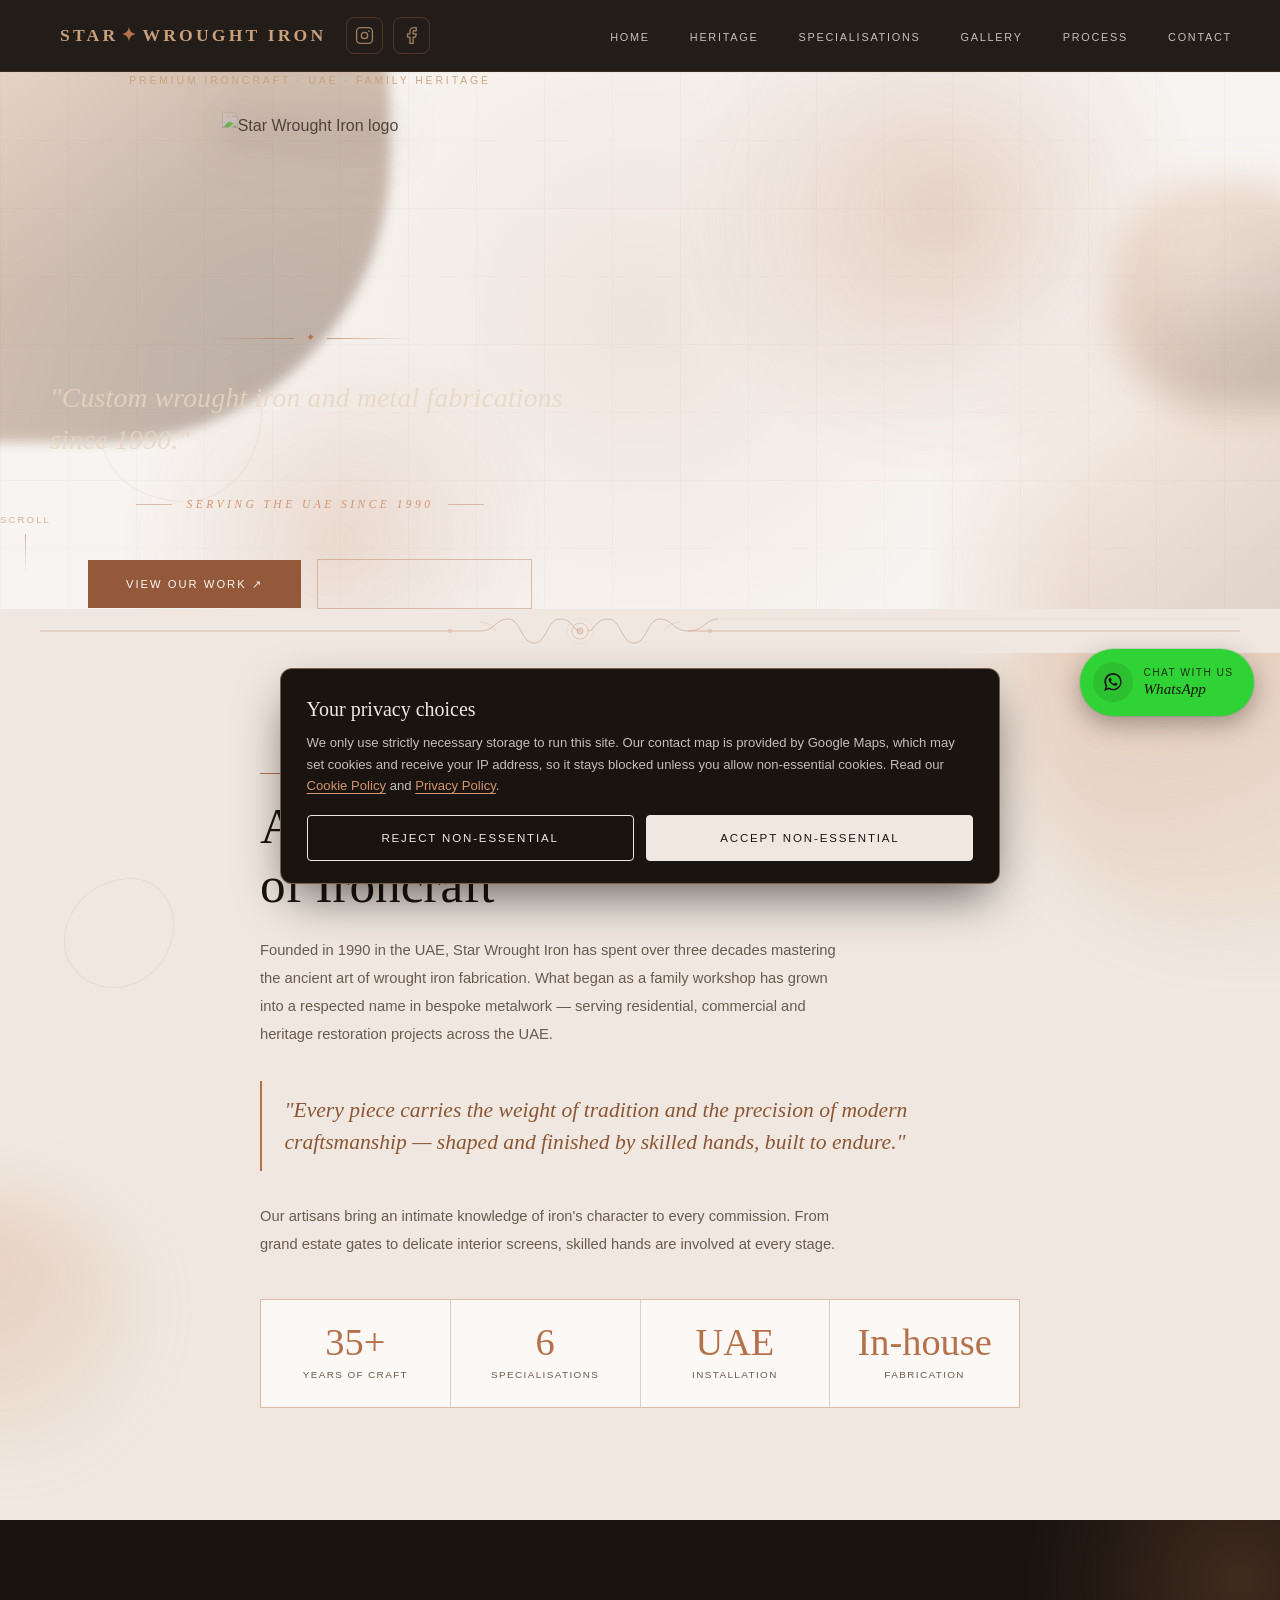
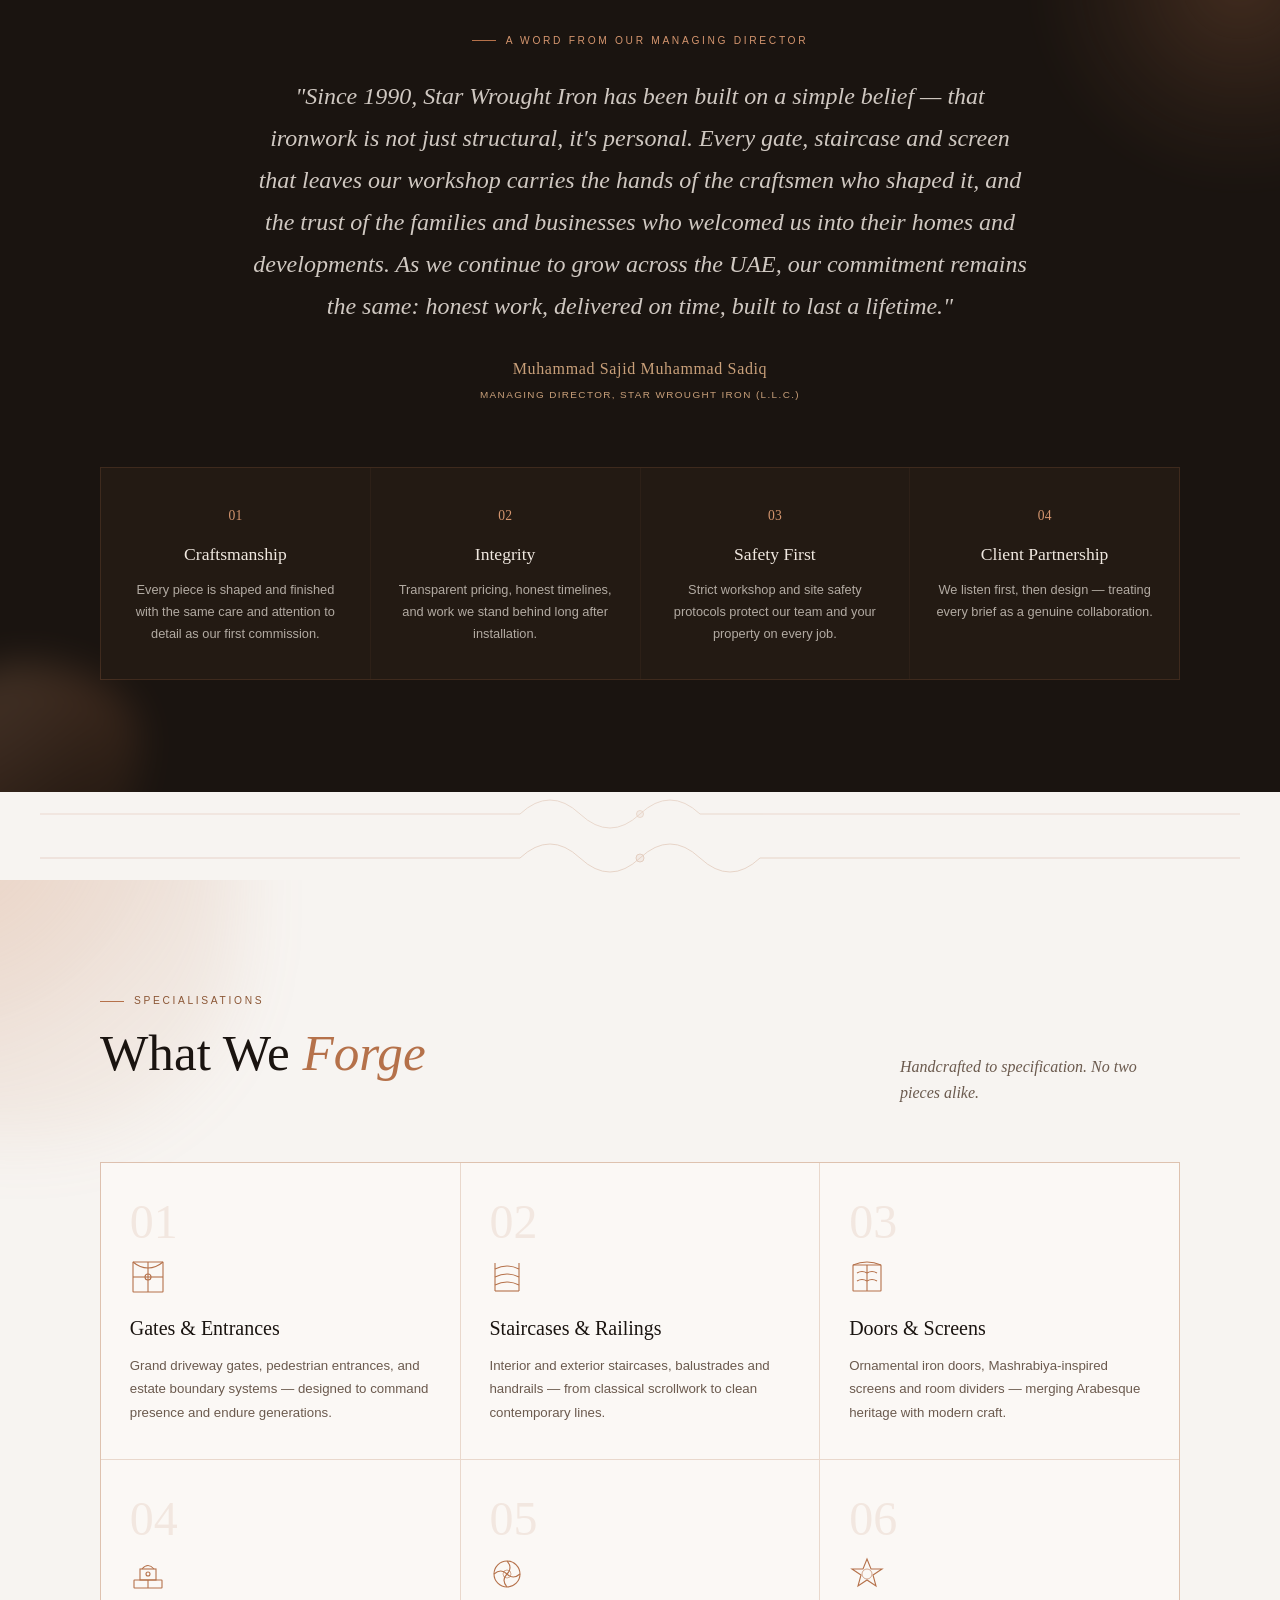
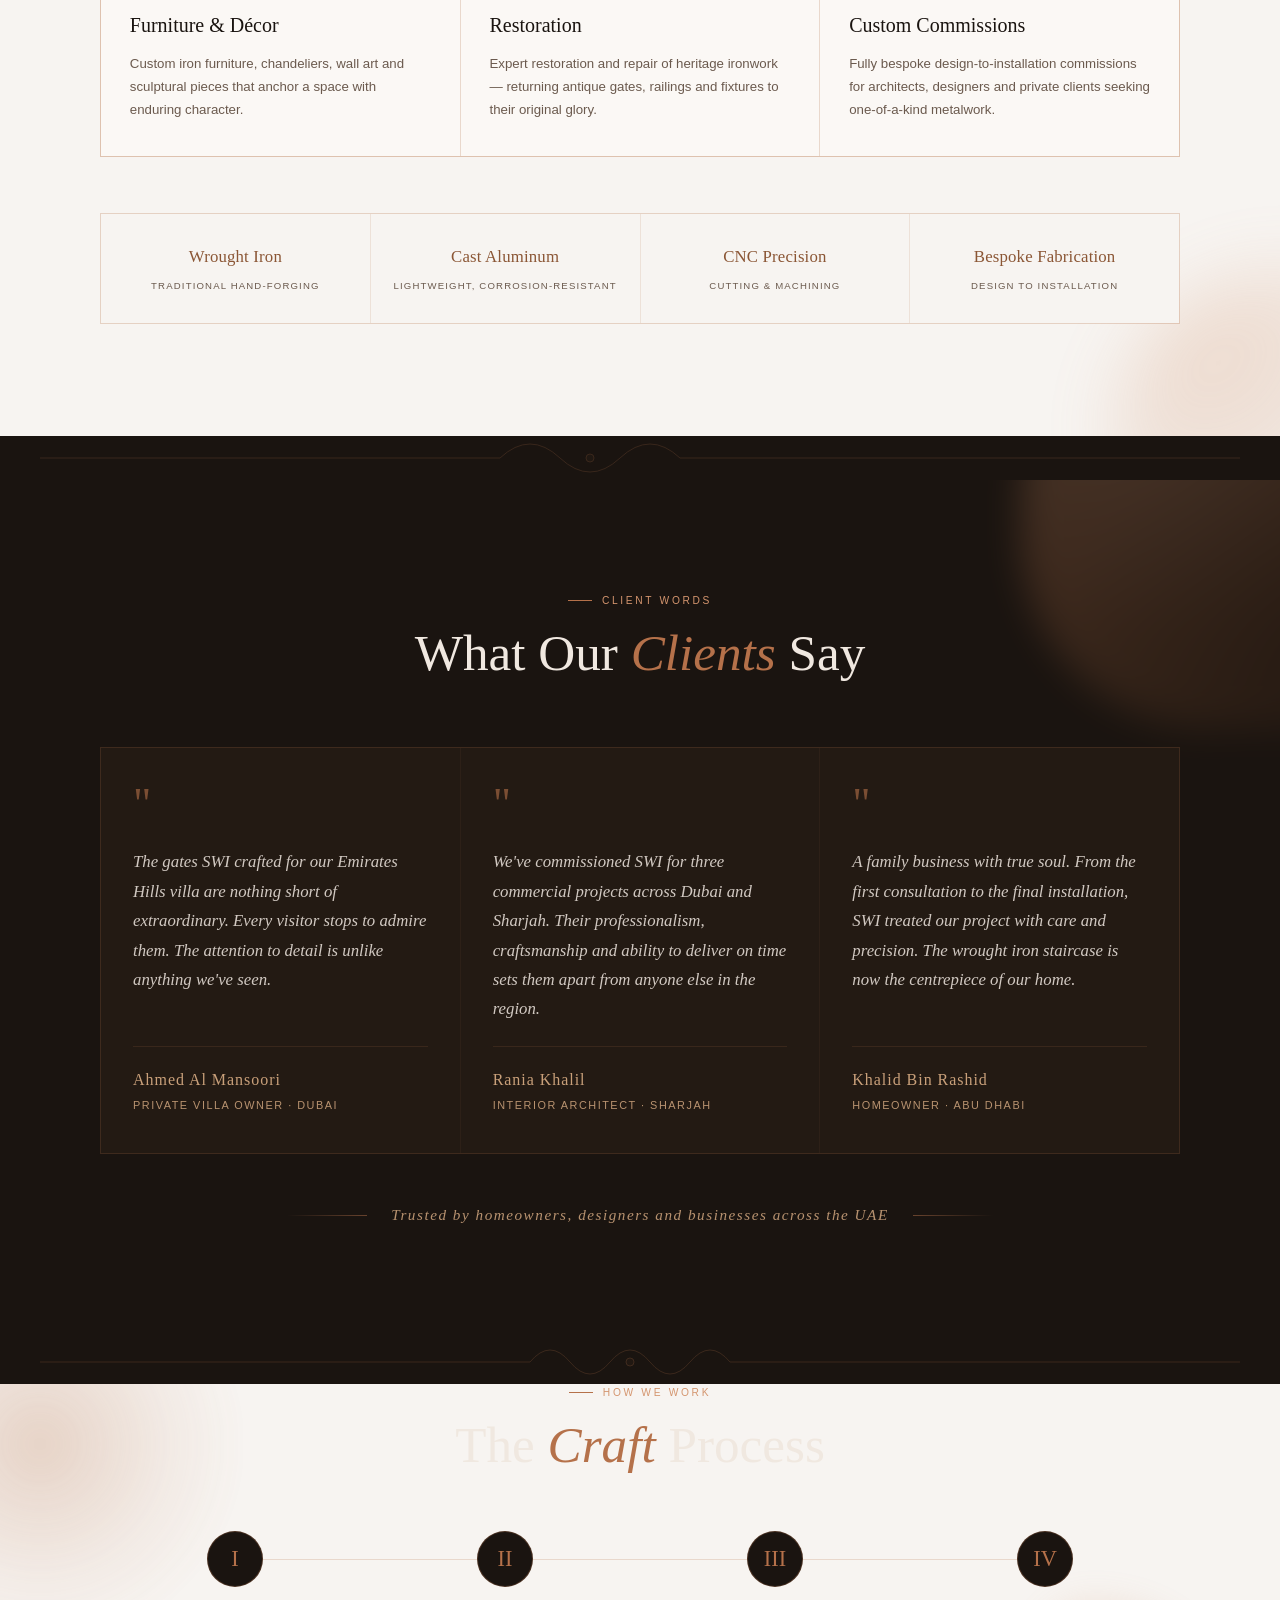
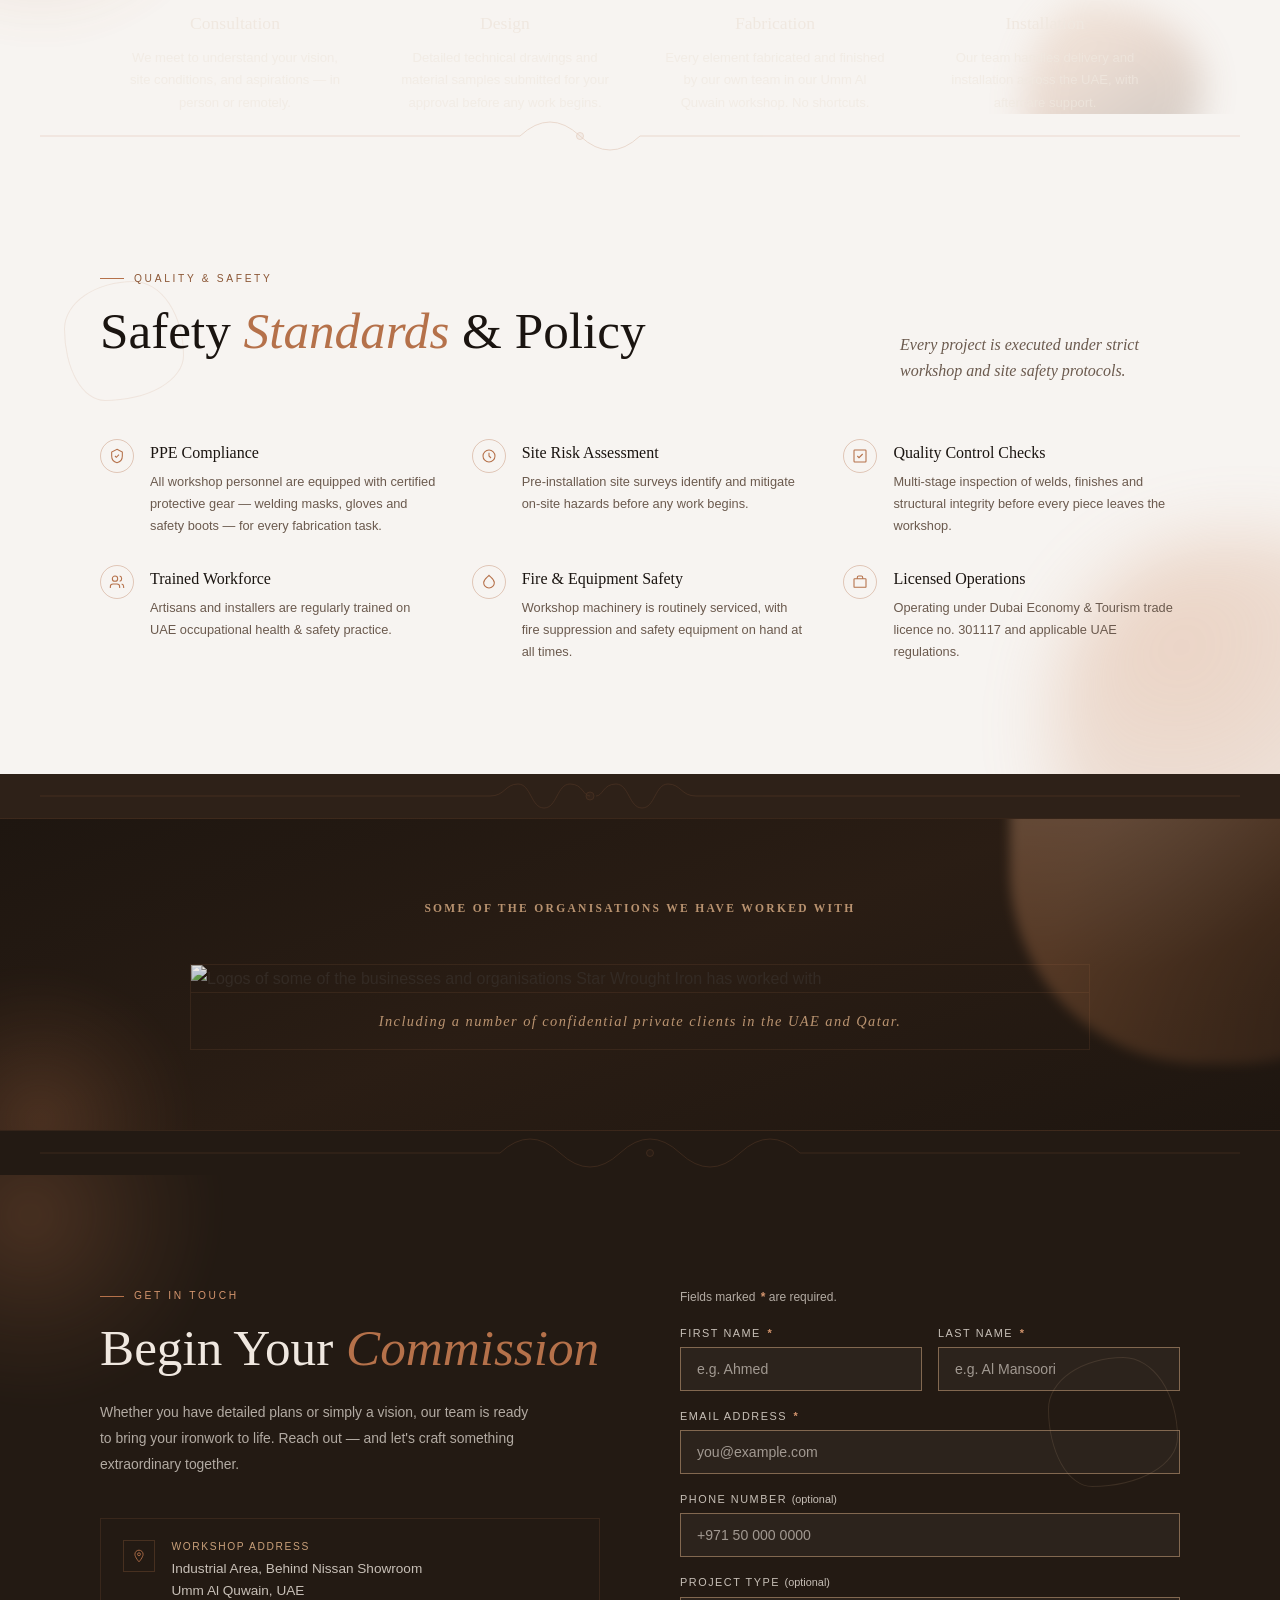
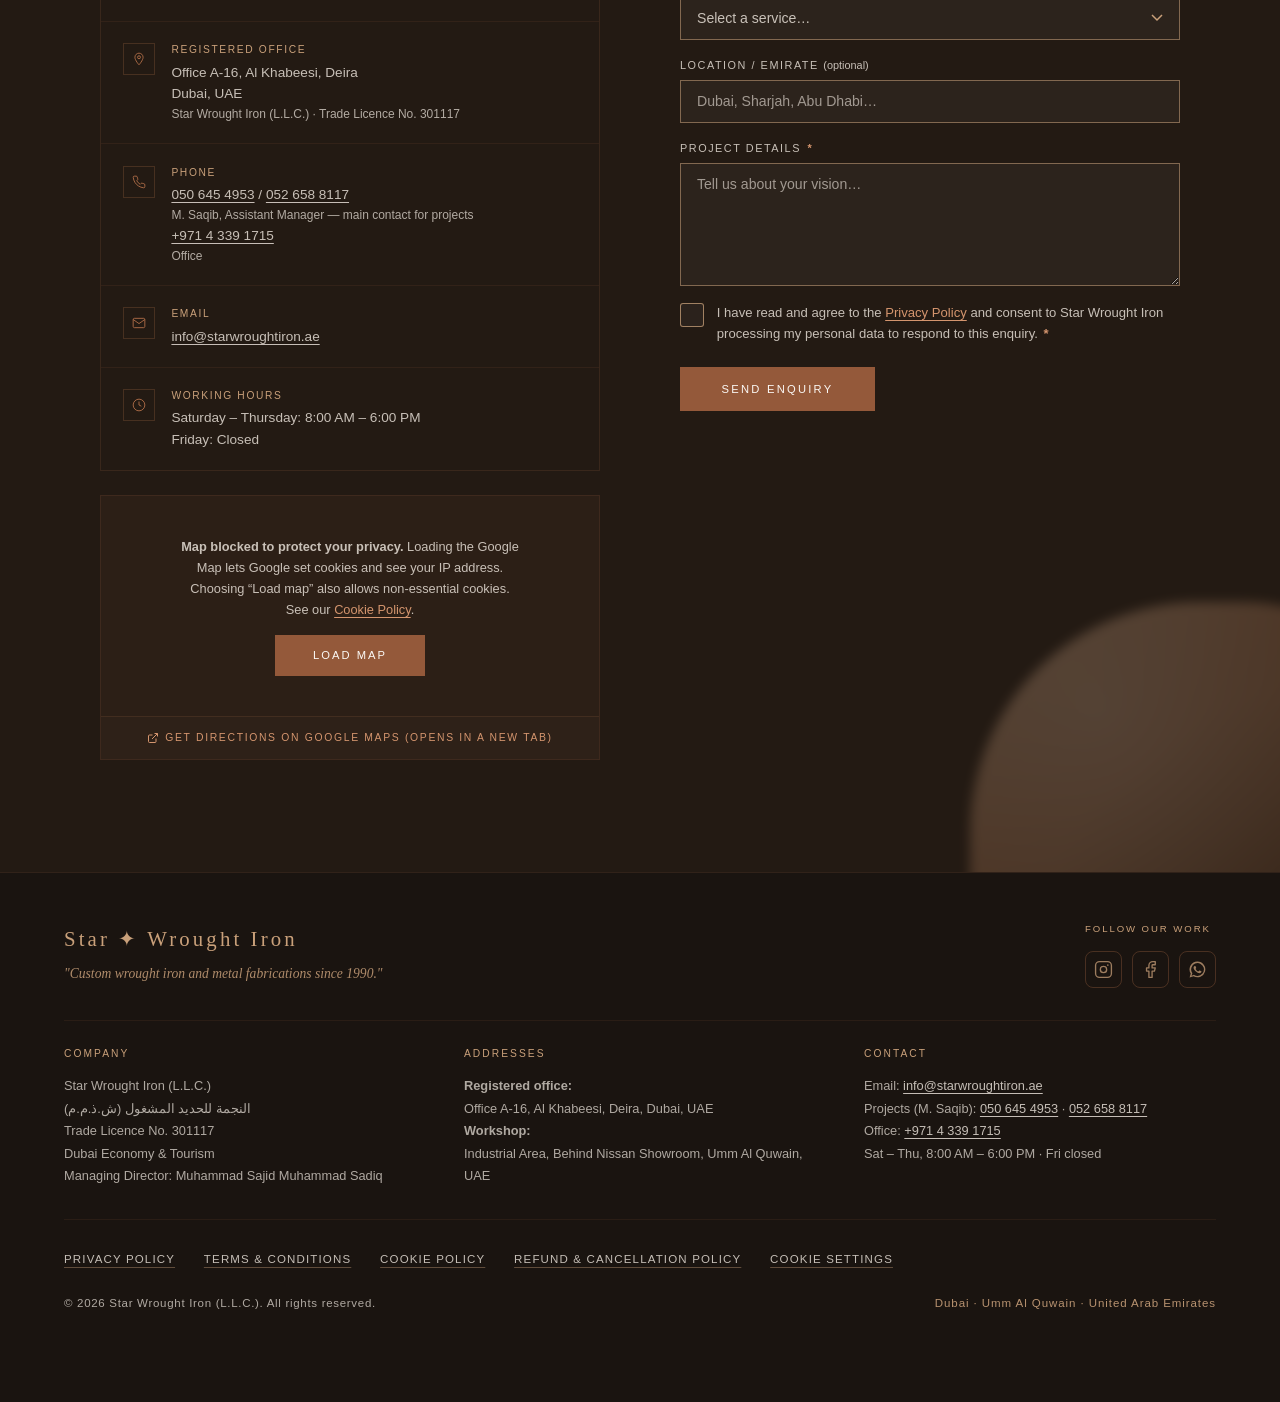
==== commit 23dca738: "Update fmt.Println message from 'Hello' to 'Goodbye'" ====
--- a/index.html
+++ b/index.html
@@ -37,7 +37,7 @@
 <!-- === NAV === -->
 <nav aria-label="Main">
   <div class="nav-brand">
-    <a href="#hero" style="display:flex;align-items:center;gap:12px;text-decoration:none">
+    <a href="swi" style="display:flex;align-items:center;gap:12px;text-decoration:none">
       <img src="https://res.cloudinary.com/detapf5a7/image/upload/v1782897698/ChatGPT_Image_Jul_1_2026_01_20_30_PM_zulpf2.png" alt="" style="height:30px;width:auto;object-fit:contain;opacity:0.95">
       <span class="nav-wordmark">Star<span aria-hidden="true">✦</span>Wrought Iron<span class="visually-hidden"> — home</span></span>
     </a>
@@ -47,12 +47,12 @@
     </div>
   </div>
   <ul class="nav-links">
-    <li><a href="#hero">Home</a></li>
-    <li><a href="#about">Heritage</a></li>
-    <li><a href="#services">Specialisations</a></li>
+    <li><a href="swi">Home</a></li>
+    <li><a href="about_us">Heritage</a></li>
+    <li><a href="our_services">Specialisations</a></li>
     <li><a href="gallery.html">Gallery</a></li>
-    <li><a href="#process">Process</a></li>
-    <li><a href="#contact">Contact</a></li>
+    <li><a href="our_process">Process</a></li>
+    <li><a href="contact_us">Contact</a></li>
   </ul>
   <button class="nav-toggle" id="nav-toggle" type="button" aria-label="Open menu" aria-expanded="false" aria-controls="nav-mobile-panel">
     <span></span><span></span><span></span>
@@ -60,12 +60,12 @@
 </nav>
 
 <div class="nav-mobile-panel" id="nav-mobile-panel" role="navigation" aria-label="Mobile menu">
-  <a href="#hero">Home</a>
-  <a href="#about">Heritage</a>
-  <a href="#services">Specialisations</a>
+  <a href="swi">Home</a>
+  <a href="about_us">Heritage</a>
+  <a href="our_services">Specialisations</a>
   <a href="gallery.html">Gallery</a>
-  <a href="#process">Process</a>
-  <a href="#contact">Contact</a>
+  <a href="our_process">Process</a>
+  <a href="contact_us">Contact</a>
   <a class="nav-legal" href="privacy-policy.html">Privacy Policy</a>
   <a class="nav-legal" href="terms-and-conditions.html">Terms &amp; Conditions</a>
   <a class="nav-legal" href="cookie-policy.html">Cookie Policy</a>
@@ -74,7 +74,7 @@
 
 <main id="main" tabindex="-1">
 <!-- === HERO === -->
-<section id="hero" class="has-decor">
+<section id="swi" class="has-decor">
   <div class="hero-grid-bg" aria-hidden="true"></div>
   <div class="hero-glow" aria-hidden="true"></div>
 
@@ -114,7 +114,7 @@
 
     <div class="hero-actions hero-rise" style="--d:0.42s">
       <a href="gallery.html" class="btn-primary">View Our Work ↗</a>
-      <a href="#contact" class="btn-ghost">Request a Quote</a>
+      <a href="contact_us" class="btn-ghost">Request a Quote</a>
     </div>
   </div>
 
@@ -146,7 +146,7 @@
 </div>
 
 <!-- === ABOUT === -->
-<section class="section has-decor" id="about" style="background:var(--parchment)">
+<section class="section has-decor" id="about_us" style="background:var(--parchment)">
   <div class="decor" aria-hidden="true">
     <span class="blob blob--tint blob--petal2" style="--s:470px; top:-190px; right:-200px"></span>
     <span class="blob blob--tint blob--o4 blob--drop-mobile" style="--s:260px; bottom:8%; left:-120px; opacity:.42"></span>
@@ -234,7 +234,7 @@
 </div>
 
 <!-- === SERVICES === -->
-<section class="section has-decor" id="services" style="background:var(--offwhite)">
+<section class="section has-decor" id="our_services" style="background:var(--offwhite)">
   <div class="decor" aria-hidden="true">
     <span class="blob blob--tint blob--petal4" style="--s:430px; top:-170px; left:-190px"></span>
     <span class="blob blob--tint blob--o1 blob--drop-mobile" style="--s:300px; bottom:-130px; right:-130px; opacity:.38"></span>
@@ -416,7 +416,7 @@
 </div>
 
 <!-- === PROCESS === -->
-<section id="process" class="has-decor">
+<section id="our_process" class="has-decor">
   <div class="decor" aria-hidden="true">
     <span class="blob blob--glow blob--petal4" style="--s:400px; top:-140px; left:-160px"></span>
     <span class="blob blob--copper blob--o4 blob--drop-mobile" style="--s:180px; bottom:-70px; right:6%; opacity:.2"></span>
@@ -570,7 +570,7 @@
 </div>
 
 <!-- === CONTACT === -->
-<section id="contact" class="has-decor" style="background:var(--forge-mid);padding:7rem 2rem">
+<section id="contact_us" class="has-decor" style="background:var(--forge-mid);padding:7rem 2rem">
   <div class="decor" aria-hidden="true">
     <span class="blob blob--foil blob--petal1" style="--s:500px; bottom:-230px; right:-190px; opacity:.26"></span>
     <span class="blob blob--glow blob--o2" style="--s:380px; top:-150px; left:-160px"></span>
@@ -800,6 +800,24 @@
 </a>
 </aside>
 
+<script>
+  document.addEventListener('DOMContentLoaded', function () {
+    var links = document.querySelectorAll('.nav-links a, .nav-mobile-panel a');
+    Array.prototype.forEach.call(links, function (link) {
+      var href = (link.getAttribute('href') || '').trim();
+      if (!href || href === 'gallery.html' || href.indexOf('://') !== -1 || href.indexOf('mailto:') === 0 || href.indexOf('tel:') === 0 || href.indexOf('/') === 0) return;
+      var target = document.getElementById(href);
+      if (!target) return;
+      link.addEventListener('click', function (event) {
+        event.preventDefault();
+        target.scrollIntoView({ behavior: 'smooth', block: 'start' });
+        if (window.history && window.history.replaceState) {
+          window.history.replaceState(null, '', window.location.pathname);
+        }
+      });
+    });
+  });
+</script>
 <script src="consent.js"></script>
 <script src="SWI2.js"></script>
 </body>
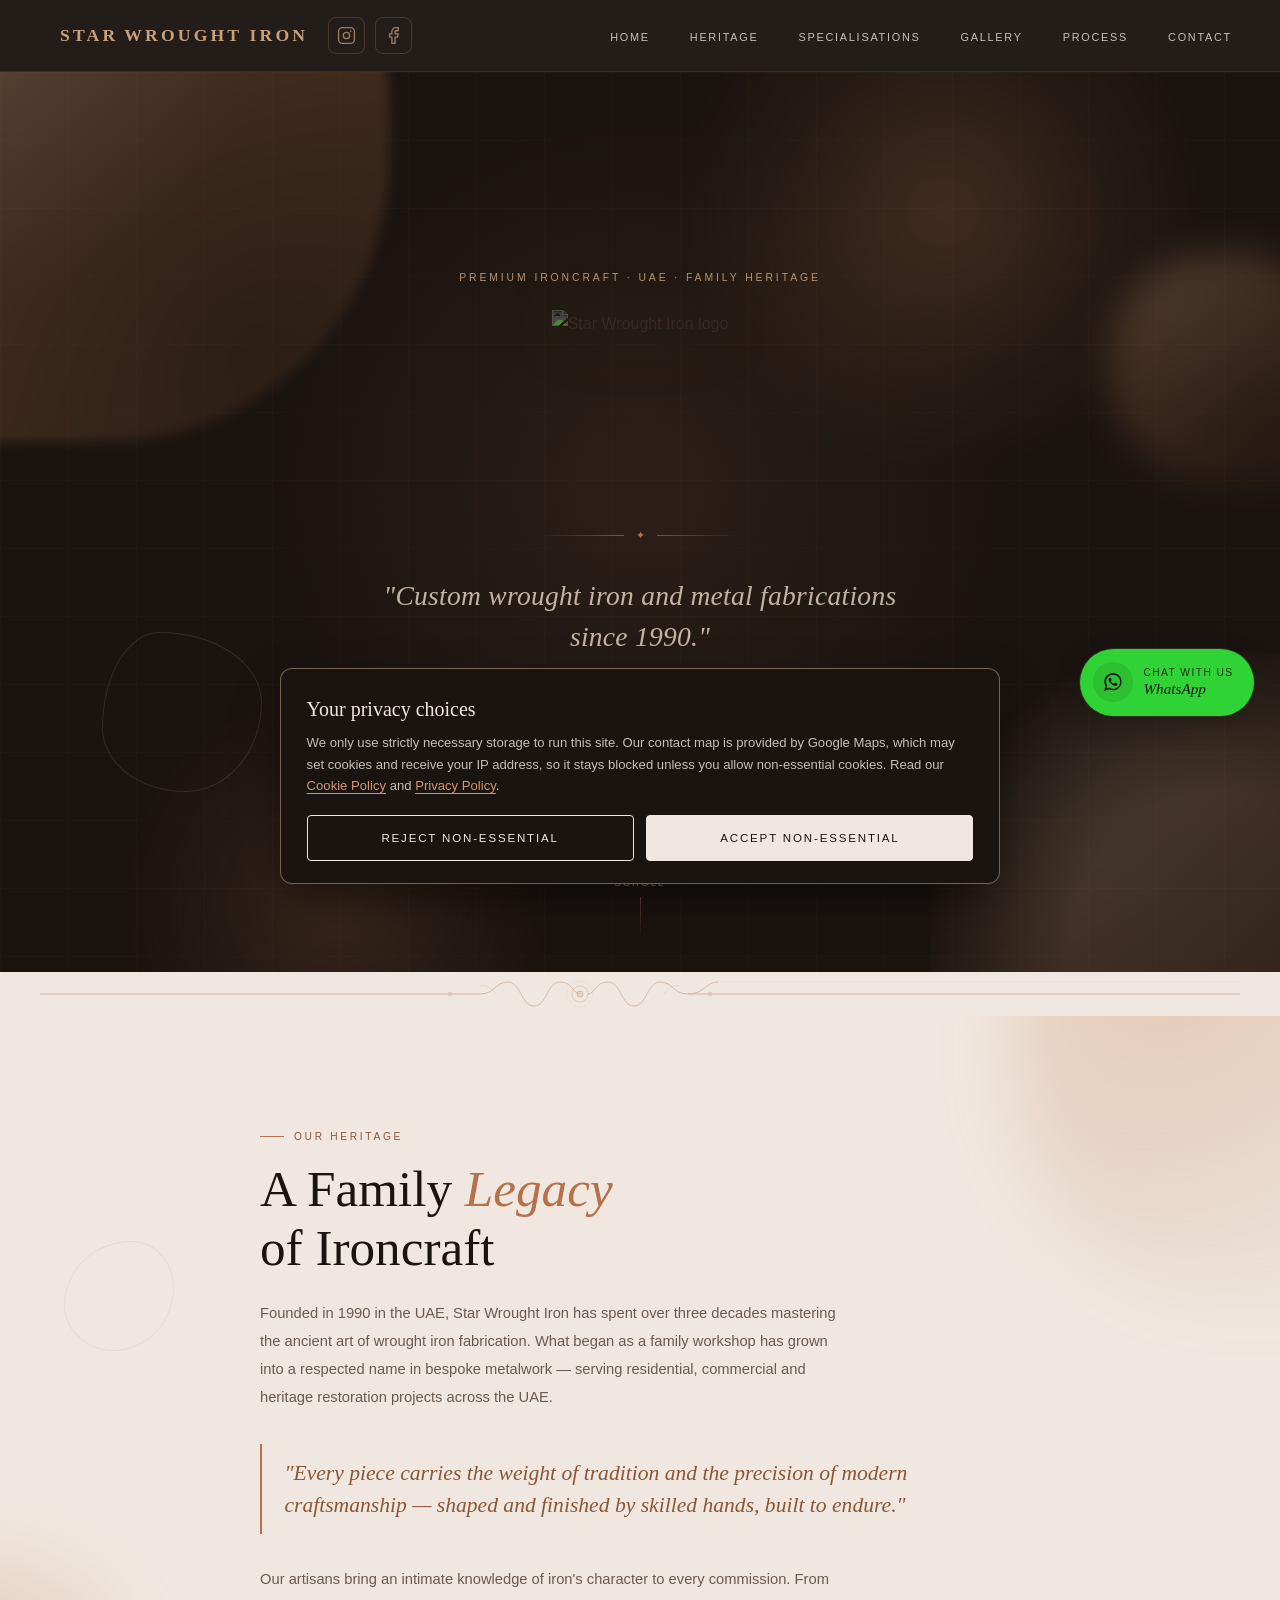
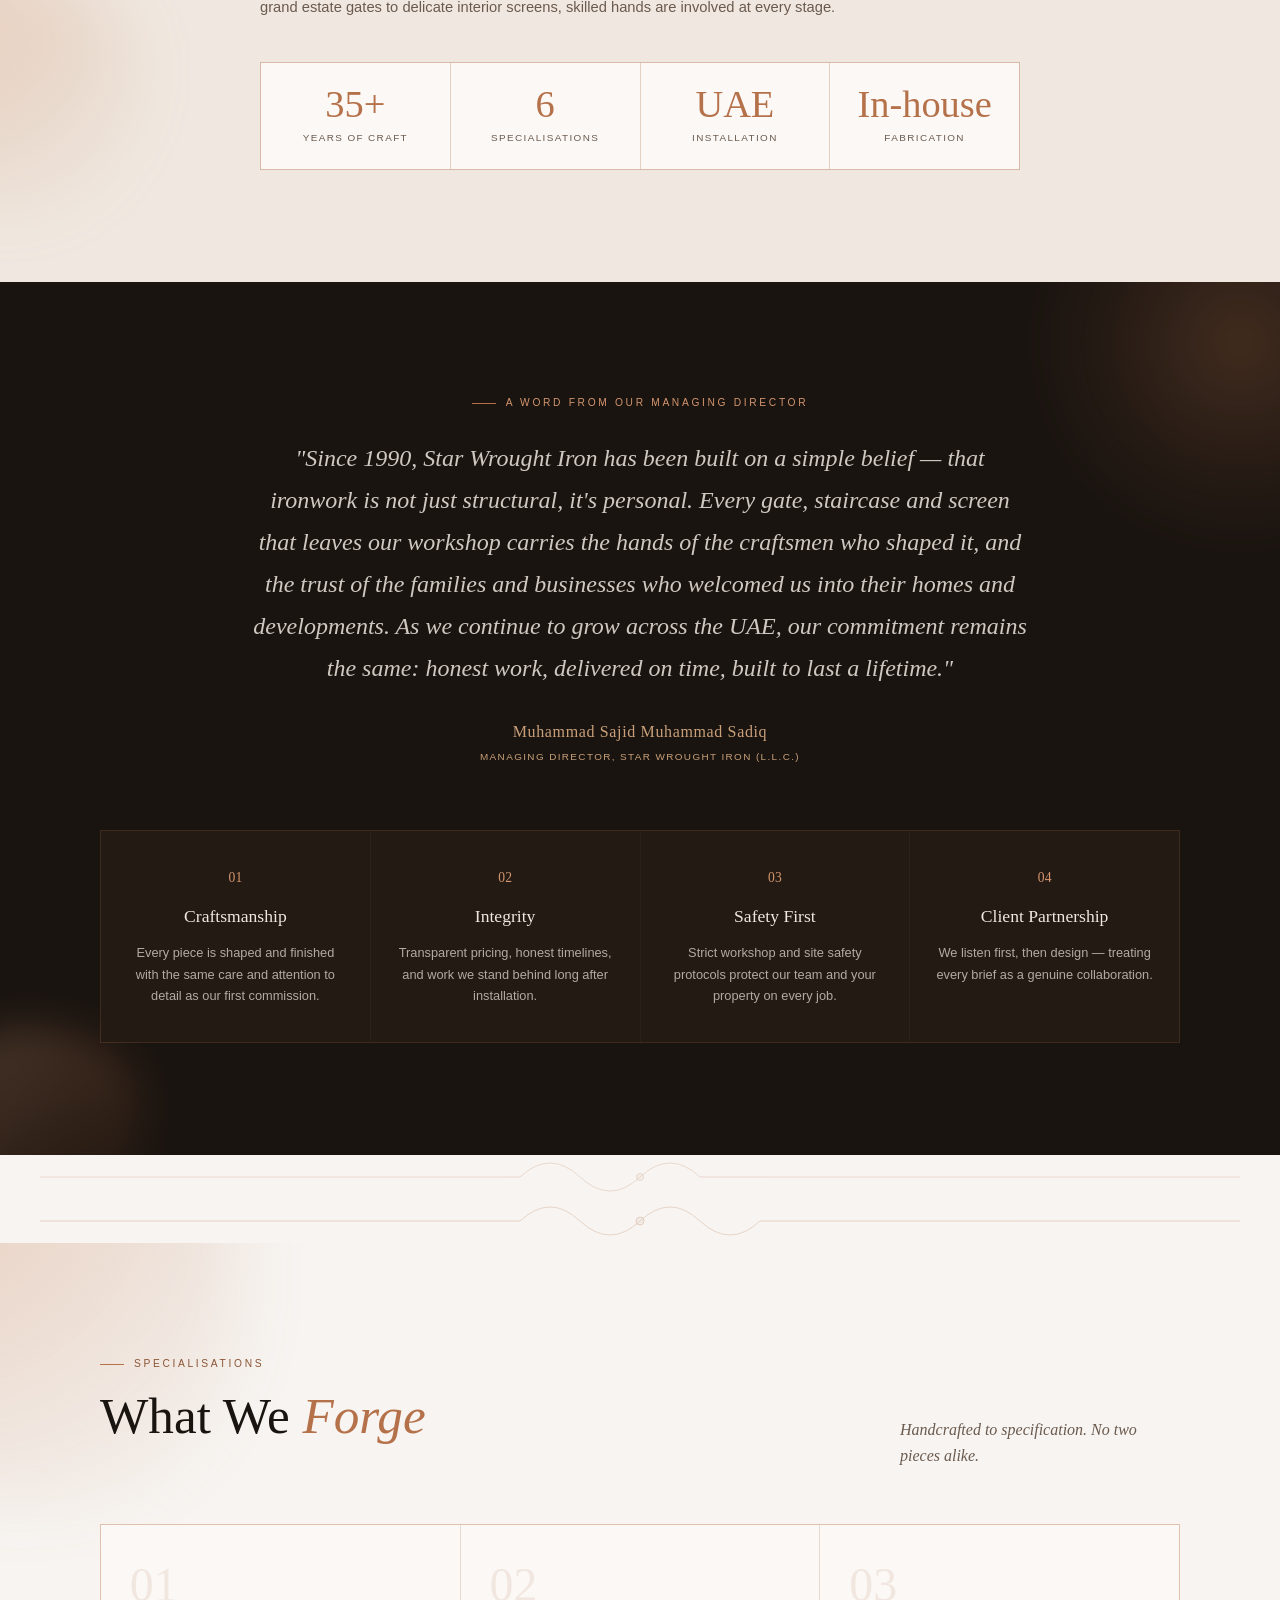
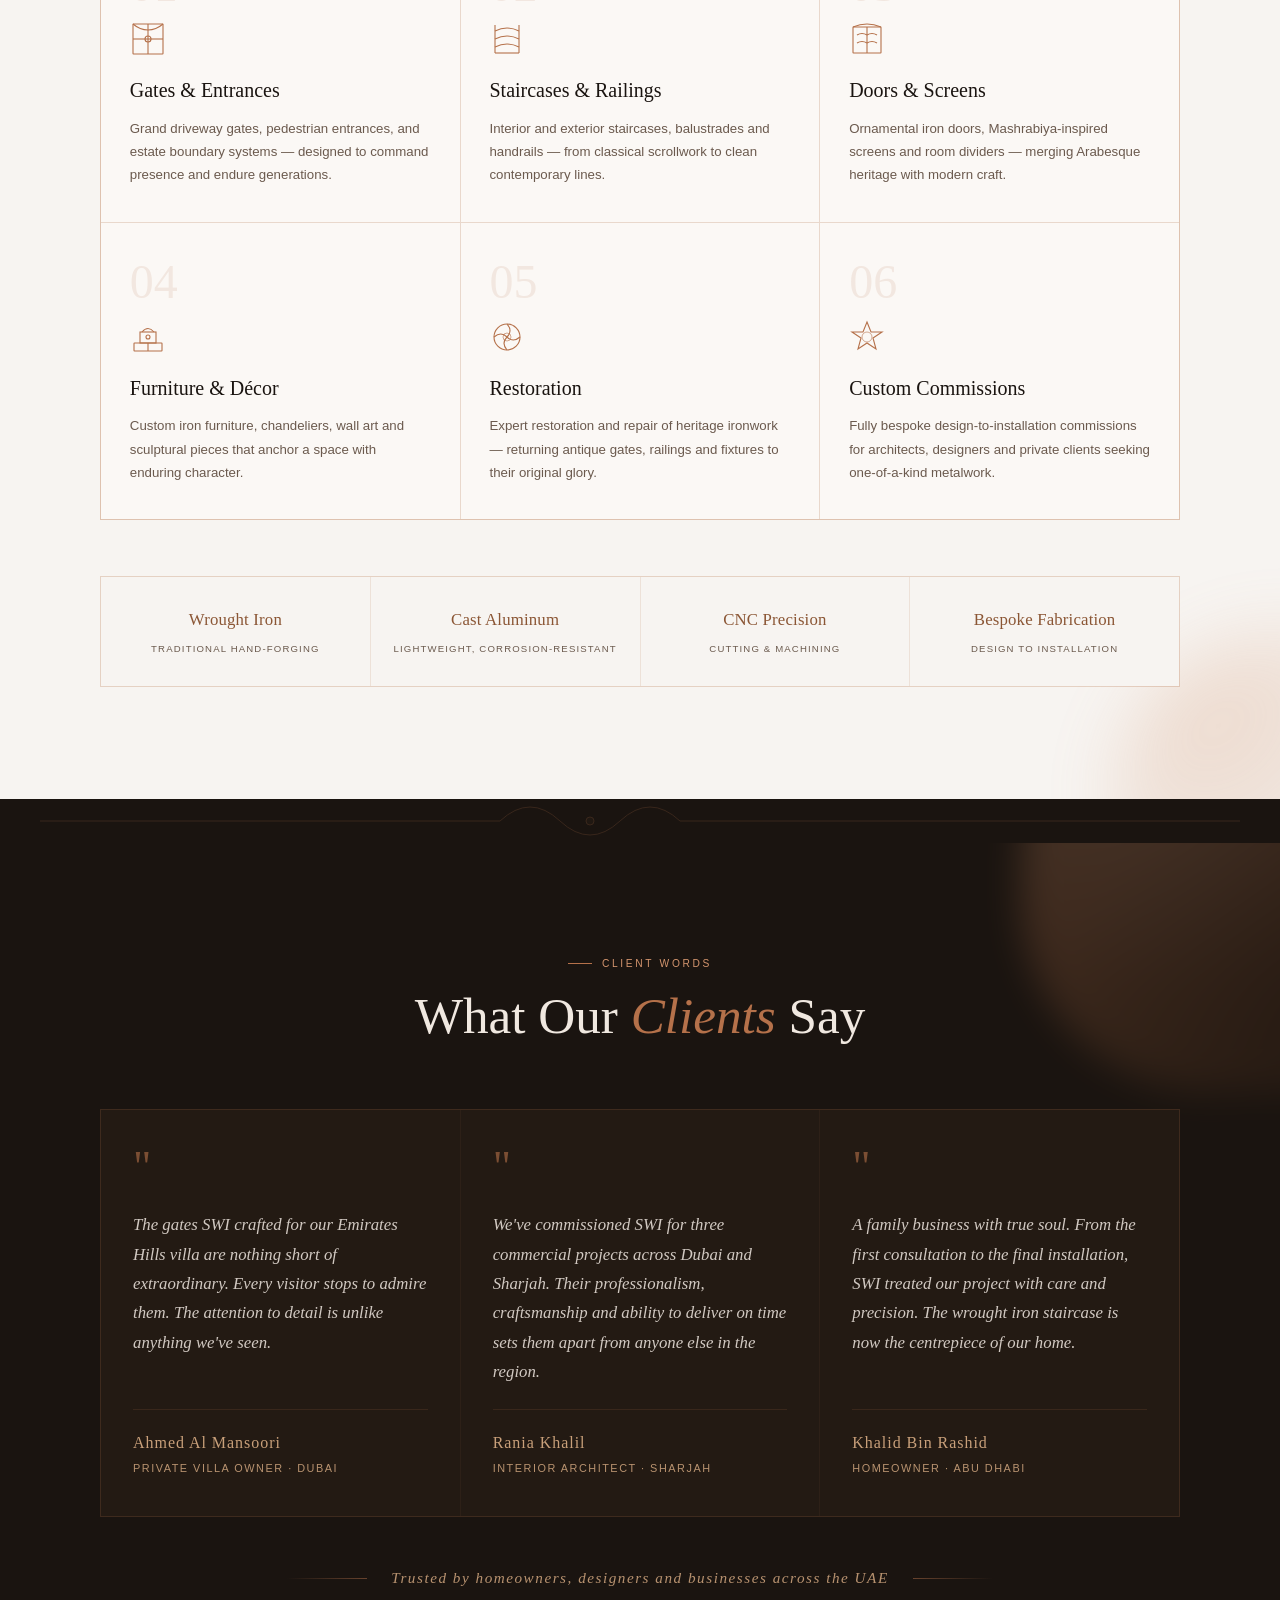
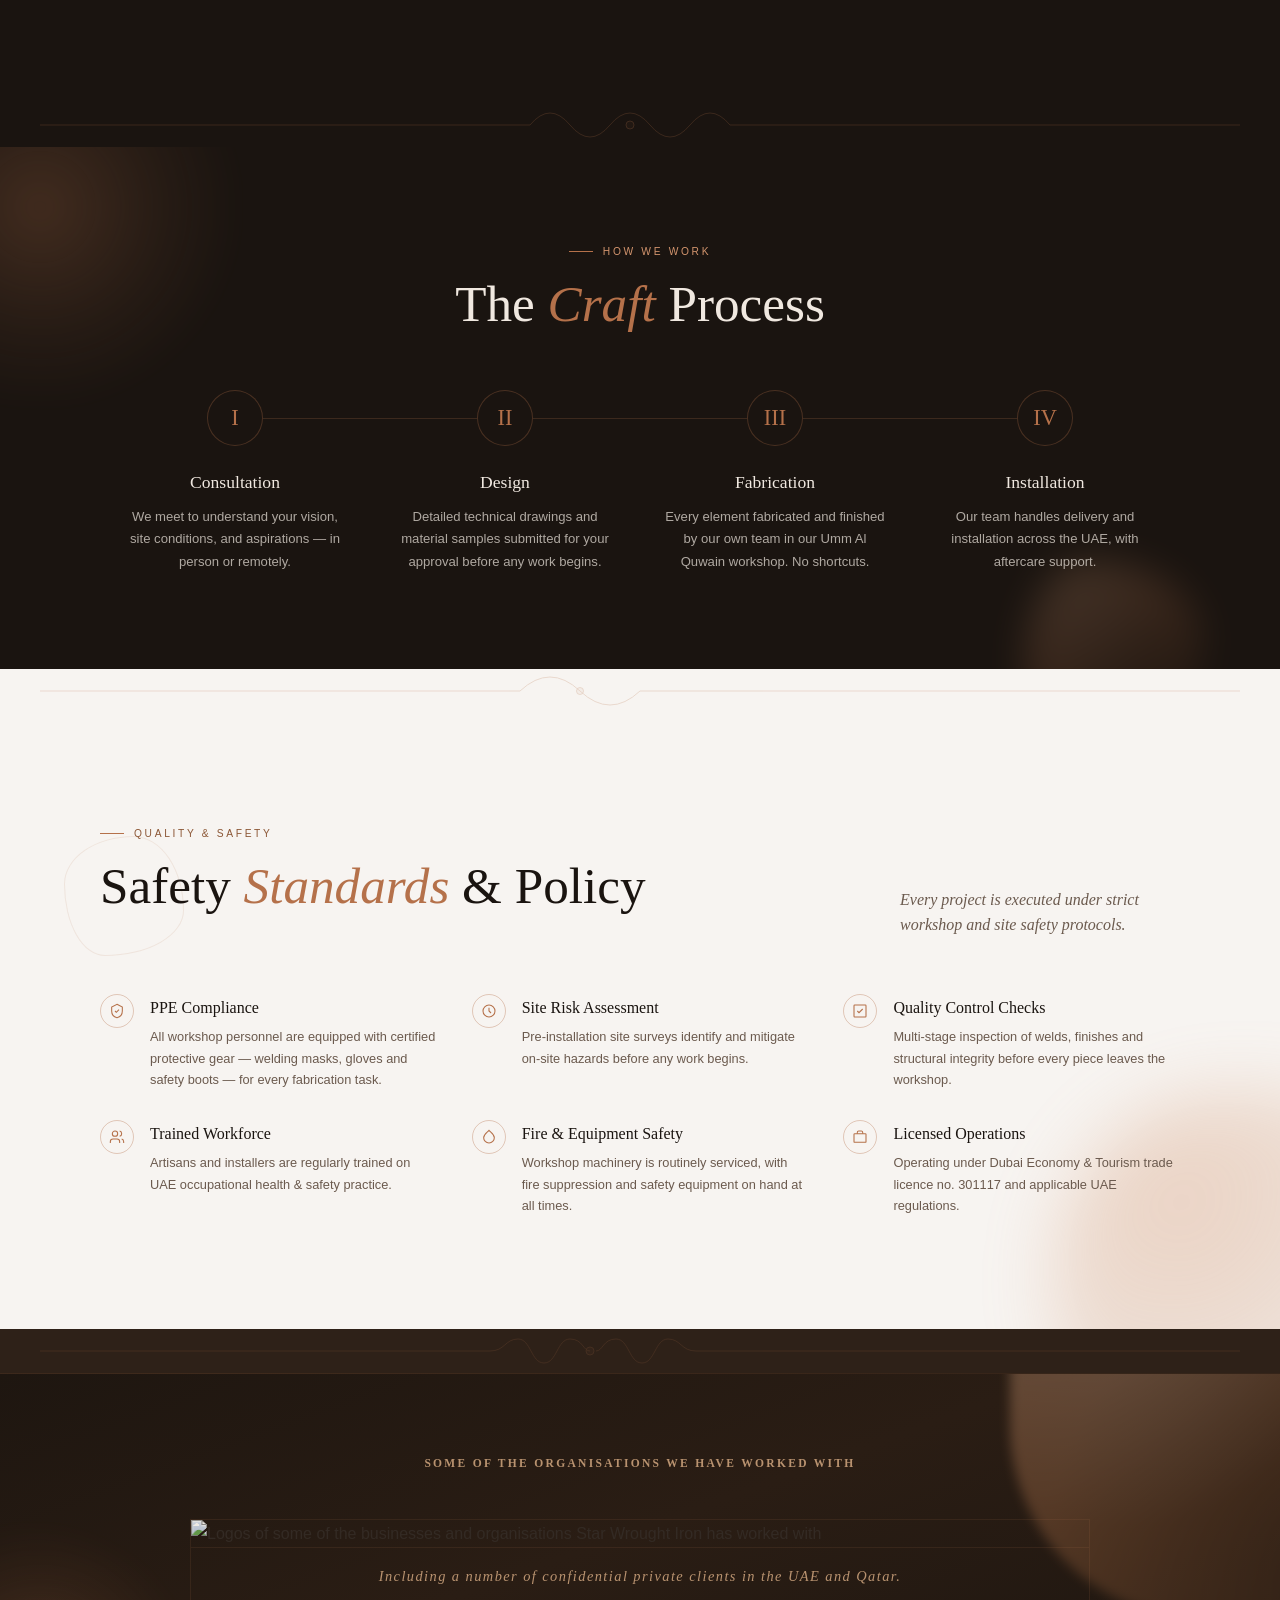
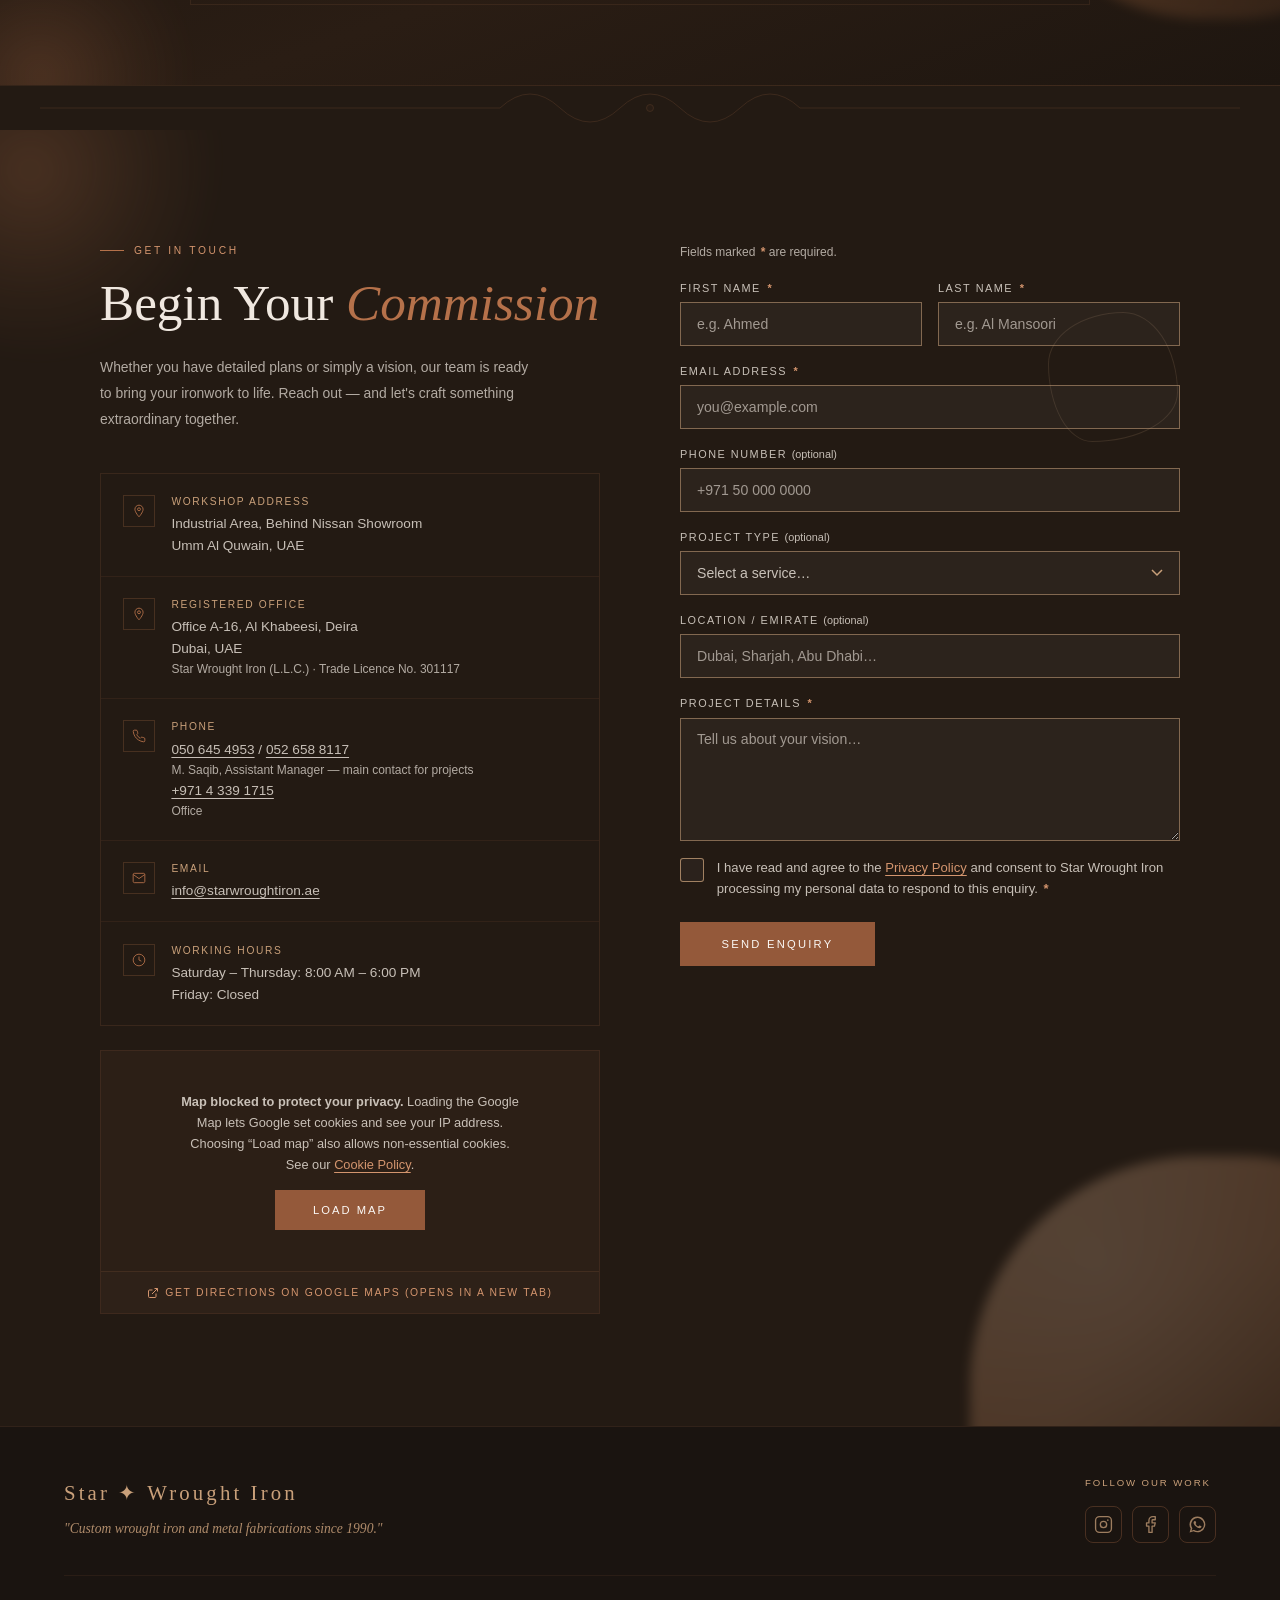
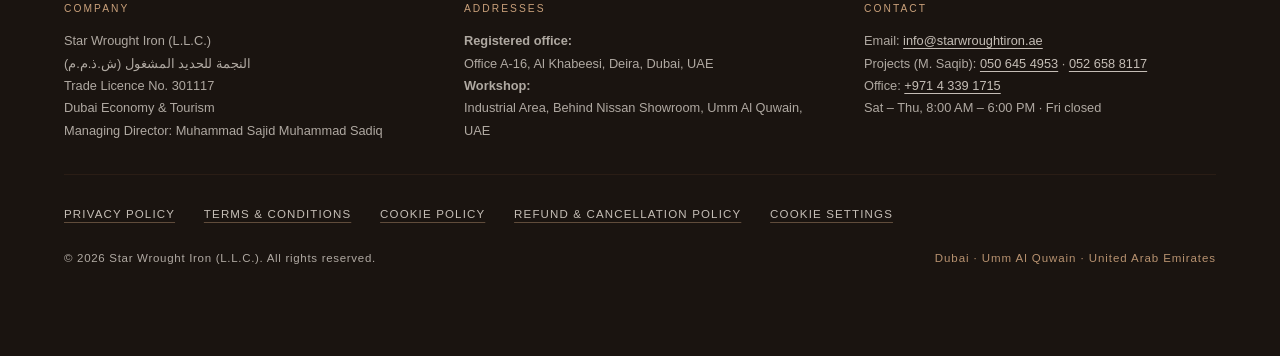
==== commit 8bc94de3: "Update print statement from 'Hello' to 'Goodbye'" ====
--- a/index.html
+++ b/index.html
@@ -39,7 +39,7 @@
   <div class="nav-brand">
     <a href="swi" style="display:flex;align-items:center;gap:12px;text-decoration:none">
       <img src="https://res.cloudinary.com/detapf5a7/image/upload/v1782897698/ChatGPT_Image_Jul_1_2026_01_20_30_PM_zulpf2.png" alt="" style="height:30px;width:auto;object-fit:contain;opacity:0.95">
-      <span class="nav-wordmark">Star<span aria-hidden="true">✦</span>Wrought Iron<span class="visually-hidden"> — home</span></span>
+      <span class="nav-wordmark">Star<span aria-hidden="true"></span>Wrought Iron<span class="visually-hidden"> — home</span></span>
     </a>
     <div class="nav-social">
       <a href="https://www.instagram.com/starwroughtironllc/" target="_blank" rel="noopener noreferrer" aria-label="Star Wrought Iron on Instagram (opens in a new tab)"><svg viewBox="0 0 24 24" fill="none" stroke="currentColor" stroke-width="1.7" stroke-linecap="round" stroke-linejoin="round" aria-hidden="true" focusable="false"><rect x="2" y="2" width="20" height="20" rx="5"/><circle cx="12" cy="12" r="4"/><circle cx="17.5" cy="6.5" r="1" fill="currentColor" stroke="none"/></svg></a>
--- a/SWI2.css
+++ b/SWI2.css
@@ -26,7 +26,7 @@
 
 /* --- BASE --- */
 *, *::before, *::after { box-sizing: border-box; margin: 0; padding: 0; }
-html { scroll-behavior: smooth; font-size: 16px; }
+html { scroll-behavior: auto; font-size: 16px; }
 body { font-family: var(--ff-body); background: var(--offwhite); color: var(--text-body); overflow-x: hidden; line-height: 1.7; }
 img, svg { display: block; }
 a { text-decoration: none; }
@@ -116,7 +116,7 @@
 .nav-mobile-panel a:hover { color: var(--copper); }
 
 /* --- HERO --- */
-#hero {
+#swi {
   min-height: 100vh; background: var(--forge);
   display: flex; flex-direction: column;
   align-items: center; justify-content: center;
@@ -471,7 +471,7 @@
 .divider-wrap svg { width: 100%; height: 44px; }
 
 /* --- ABOUT --- */
-#about { background: var(--parchment); }
+#about_us { background: var(--parchment); }
 .about-layout { display: grid; grid-template-columns: 55fr 45fr; gap: 6rem; align-items: center; }
 .about-body { margin-bottom: 1rem; }
 .about-pull {
@@ -512,7 +512,7 @@
 .about-badge-txt { font-size: 0.6rem; letter-spacing: 0.14em; text-transform: uppercase; color: rgba(240,232,224,0.7); display: block; margin-top: 3px; }
 
 /* --- SERVICES --- */
-#services { background: var(--offwhite); }
+#our_services { background: var(--offwhite); }
 .services-header { display: flex; justify-content: space-between; align-items: flex-end; margin-bottom: 3.5rem; flex-wrap: wrap; gap: 1rem; }
 .services-grid { display: grid; grid-template-columns: repeat(3, 1fr); gap: 1px; background: var(--rule); border: 1px solid var(--rule); }
 a.svc-card {
@@ -620,7 +620,7 @@
 }
 
 /* --- PROCESS --- */
-#process { background: var(--forge); padding: 6rem 2rem; }
+#our_process { background: var(--forge); padding: 6rem 2rem; }
 .process-title { color: var(--parchment); }
 .process-steps { display: grid; grid-template-columns: repeat(4, 1fr); gap: 0; margin-top: 3.5rem; position: relative; }
 .process-steps::before {
@@ -692,7 +692,7 @@
 }
 
 /* --- CONTACT --- */
-#contact { background: var(--forge-mid); padding: 7rem 2rem; }
+#contact_us { background: var(--forge-mid); padding: 7rem 2rem; }
 .contact-layout { display: grid; grid-template-columns: 1fr 1fr; gap: 5rem; align-items: start; }
 .contact-left .display-title { color: var(--parchment); }
 .contact-sub { font-size: 0.87rem; line-height: 1.85; color: rgba(240,232,224,0.45); margin-bottom: 2.5rem; max-width: 440px; }
@@ -946,10 +946,10 @@
 
   /* --- Section spacing --- */
   .section { padding: 4rem 1.25rem; }
-  #process { padding: 4rem 1.25rem; }
+  #our_process { padding: 4rem 1.25rem; }
   #testimonials { padding: 4rem 1.25rem !important; }
   #clients { padding: 3.5rem 1.25rem; }
-  #contact { padding: 4rem 1.25rem !important; }
+  #contact_us { padding: 4rem 1.25rem !important; }
   footer { padding: 2.5rem 1.25rem; }
 
   .hero-eyebrow { font-size: 0.58rem; letter-spacing: 0.2em; }
@@ -964,7 +964,7 @@
   .footer-social { gap: 8px; }
 
   /* --- Hero --- */
-  #hero { padding: 6rem 1.25rem 4rem; min-height: 92vh; }
+  #swi { padding: 6rem 1.25rem 4rem; min-height: 92vh; }
   .hero-h1, .hero-h1-italic { font-size: clamp(2.4rem, 13vw, 3.4rem); }
   .hero-tagline { font-size: 0.95rem; max-width: 320px; }
   .hero-actions { flex-direction: column; width: 100%; gap: 0.9rem; }
@@ -1088,7 +1088,7 @@
    of the main site rather than a separate style system.
    ============================================================ */
 
-/* Secondary page hero (shorter than the 100vh homepage #hero,
+/* Secondary page hero (shorter than the 100vh homepage #swi,
    built from the same hero-grid-bg / hero-glow / hero-eyebrow
    primitives already defined above). */
 .page-hero {
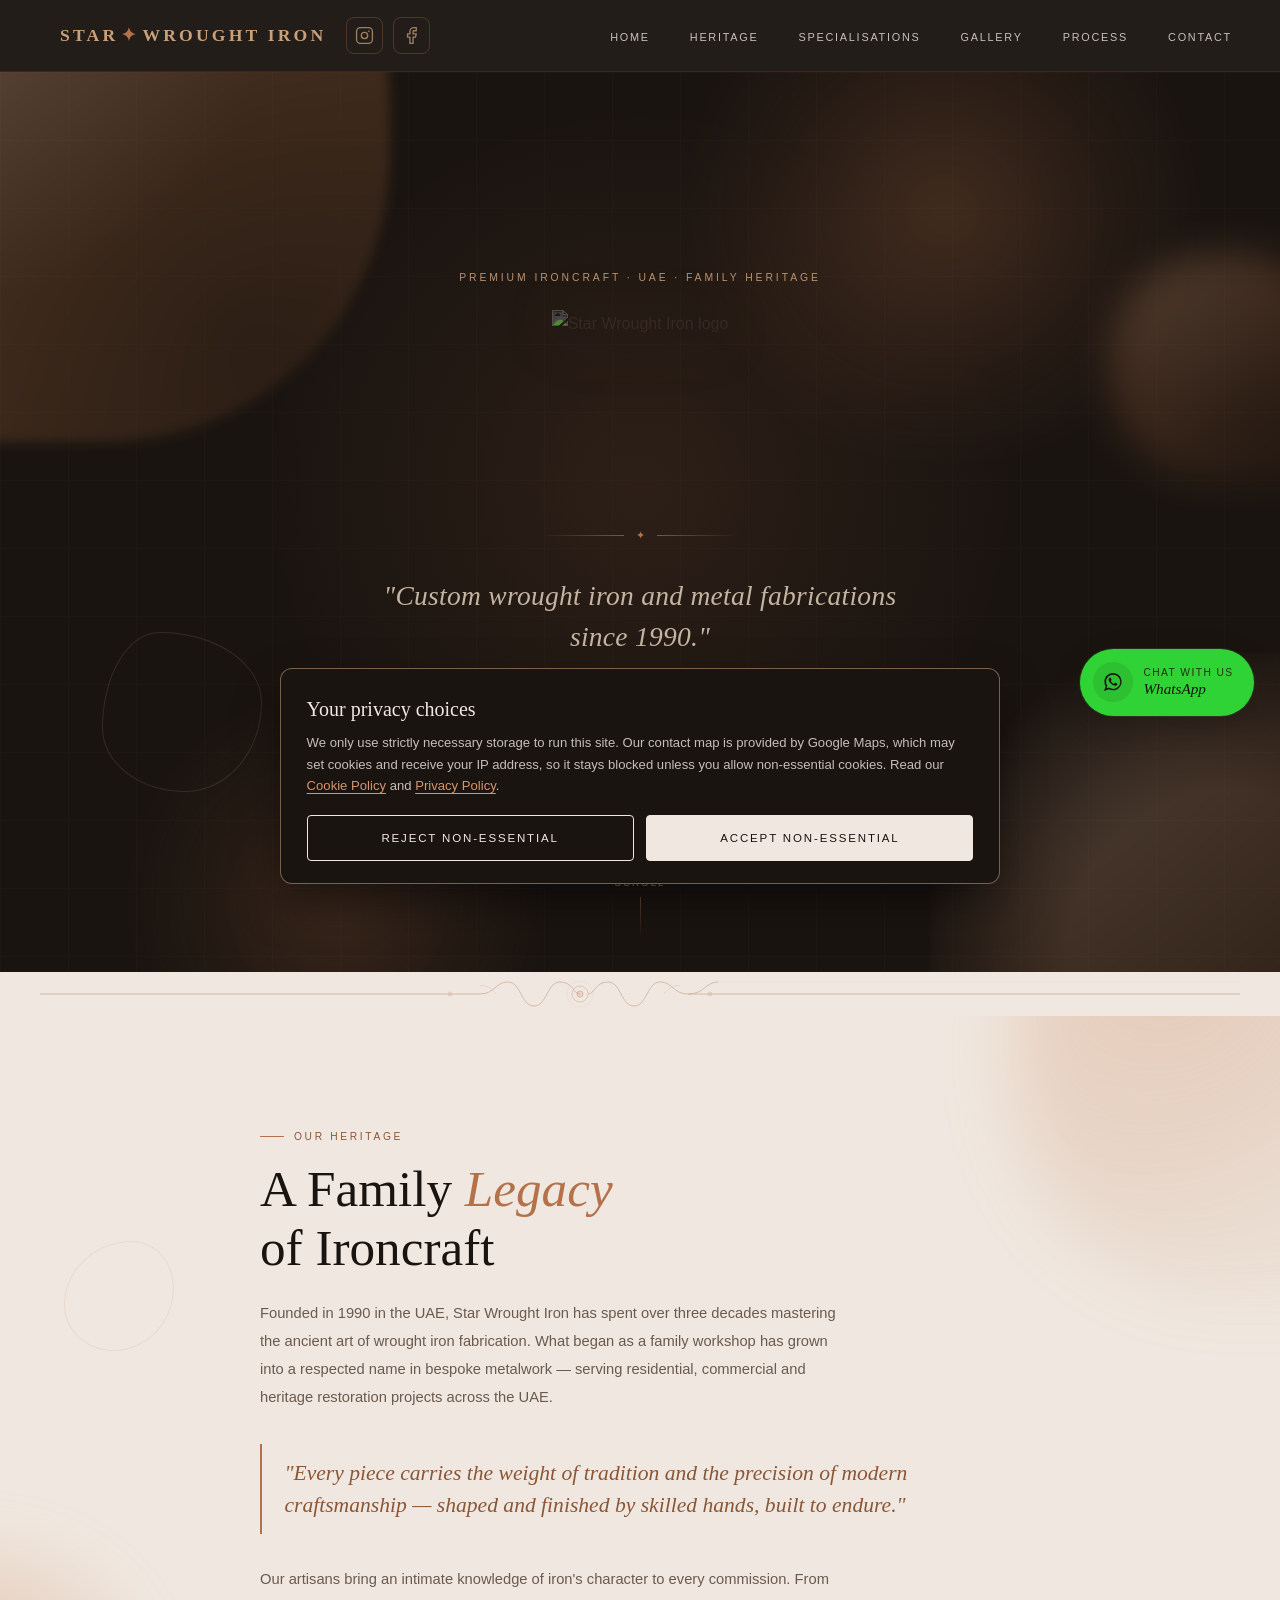
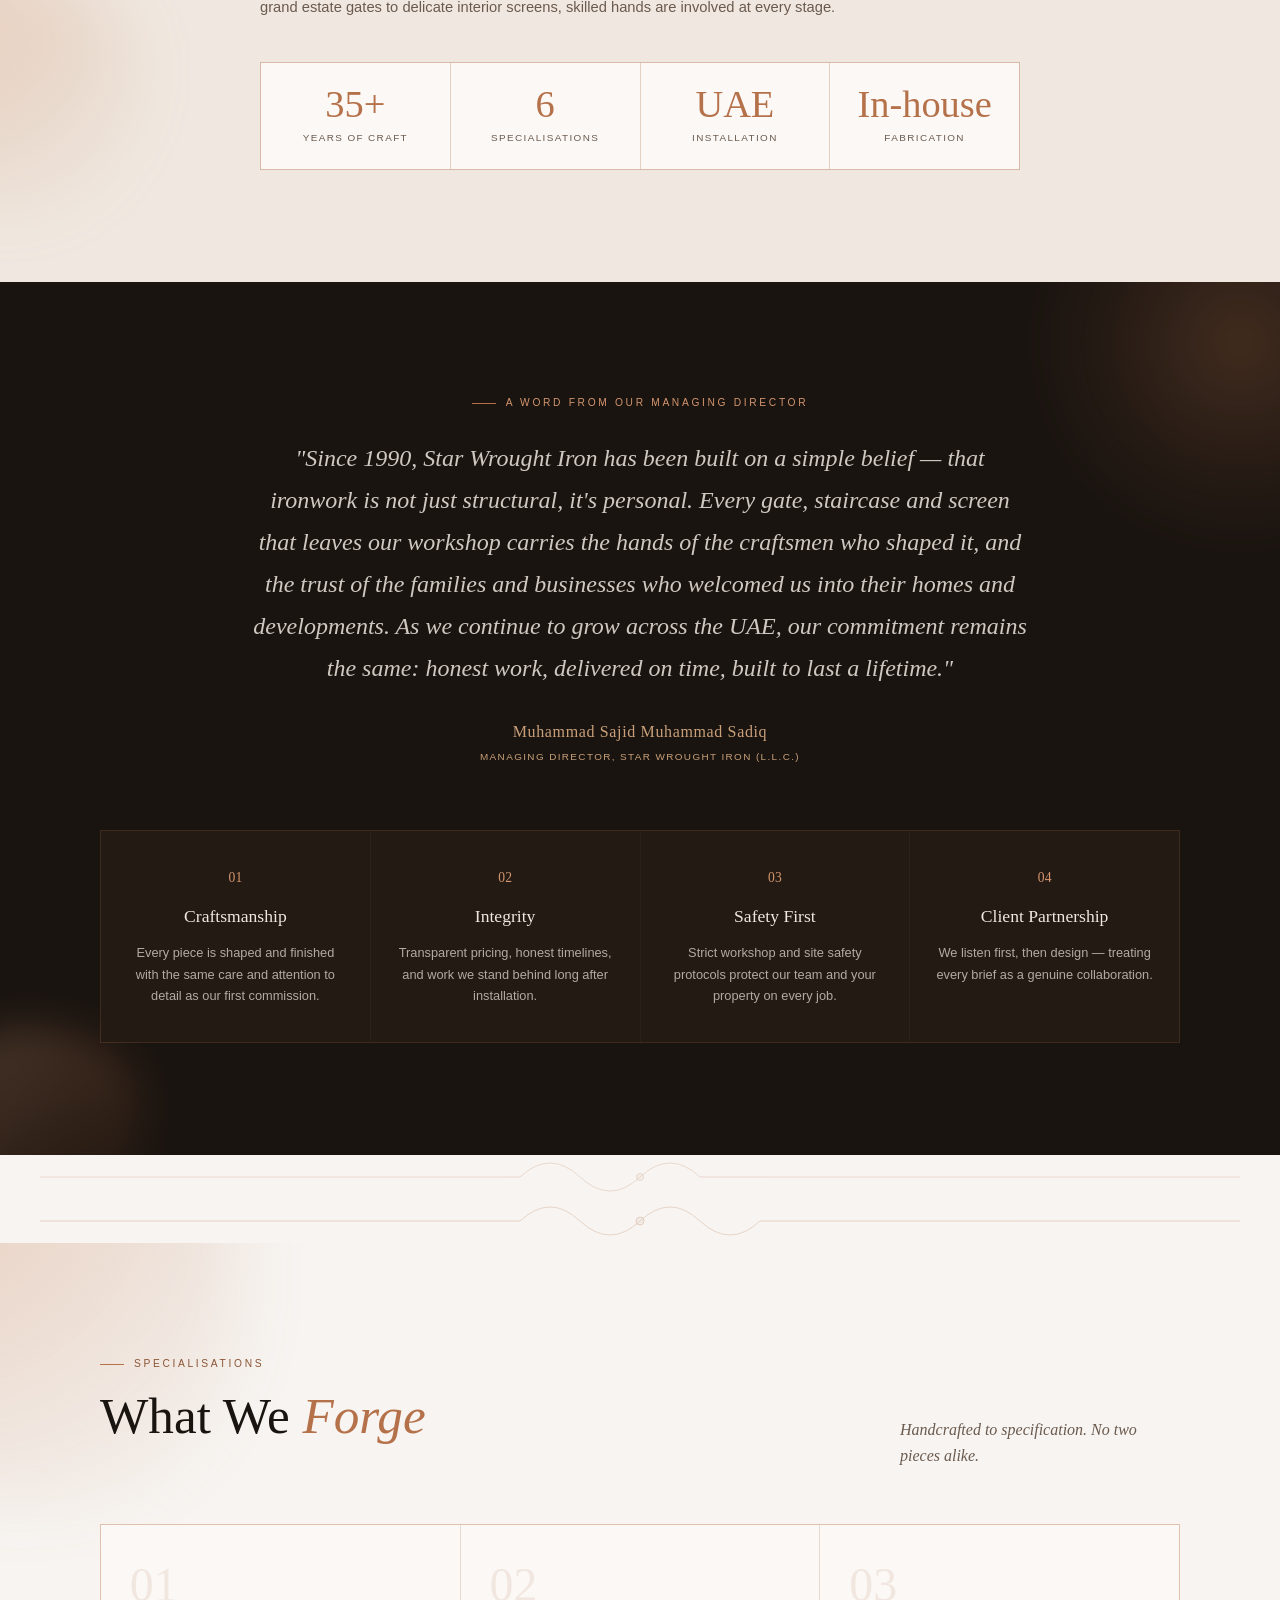
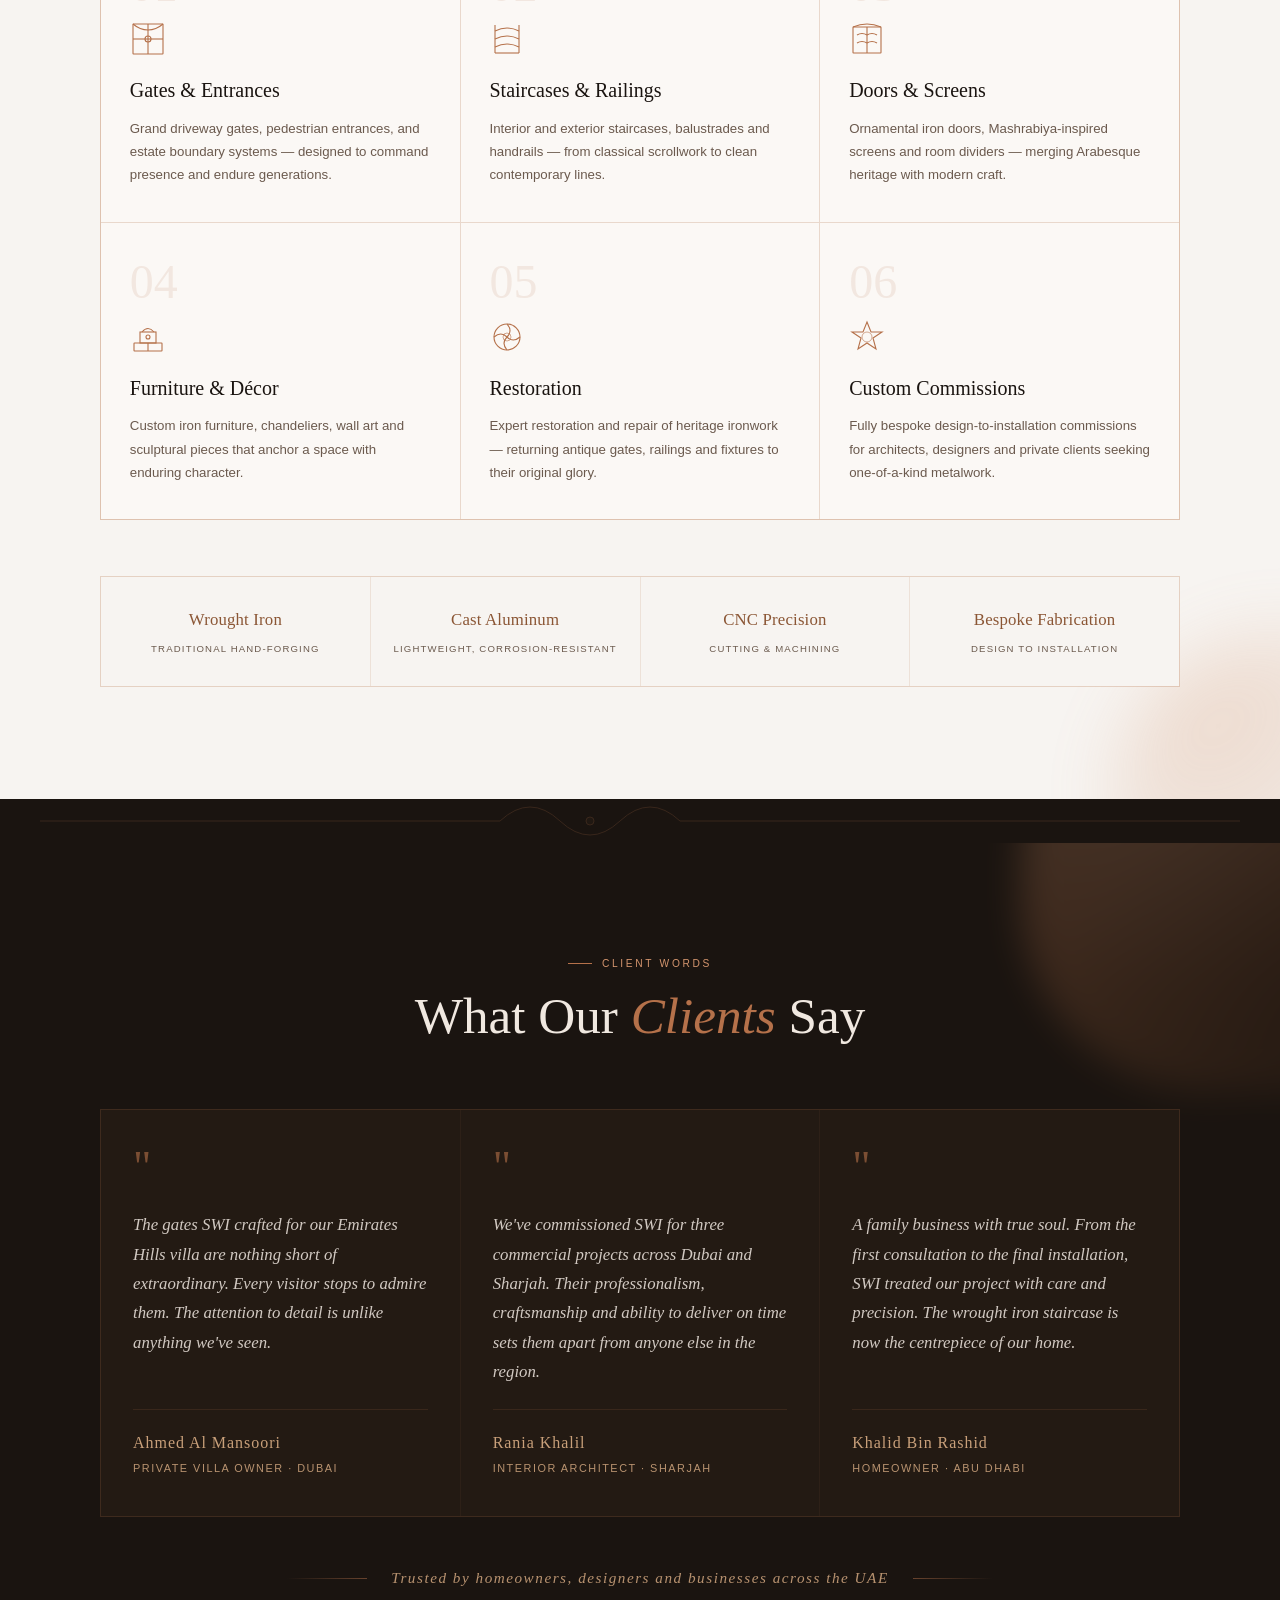
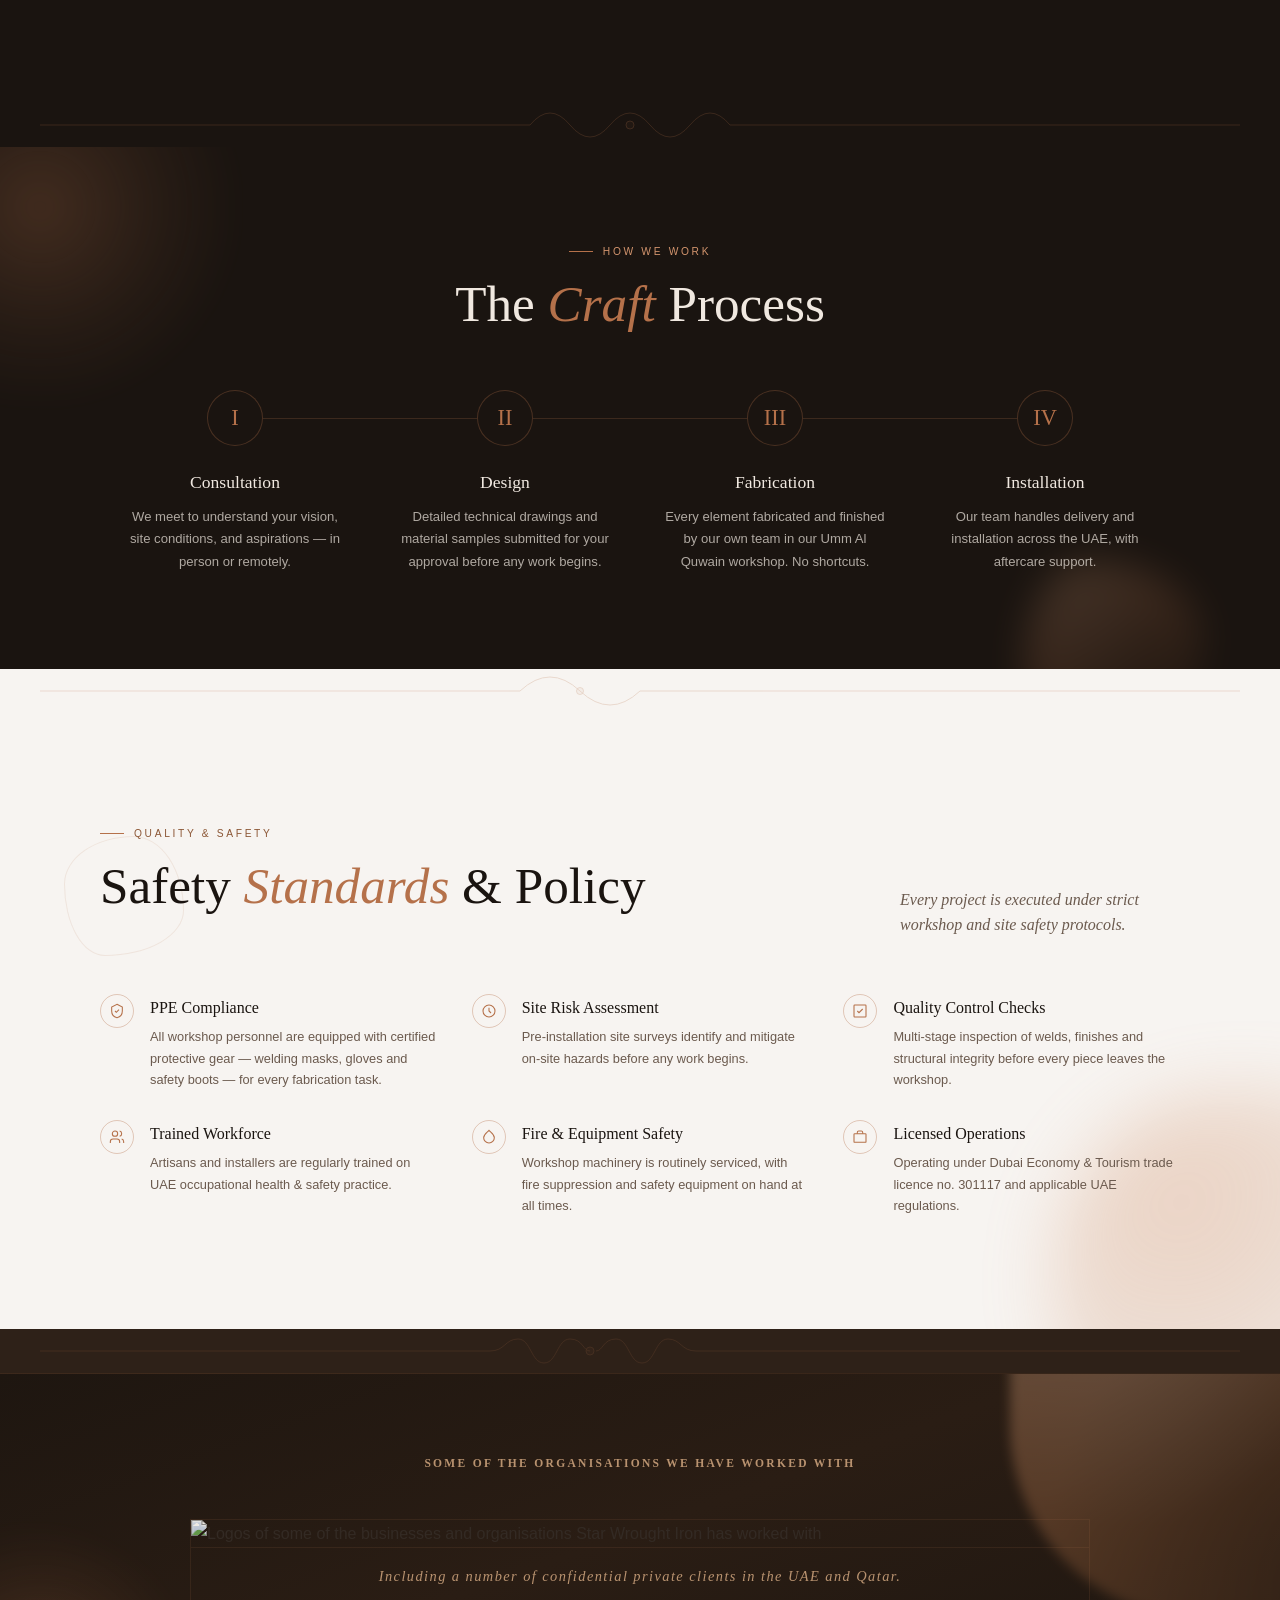
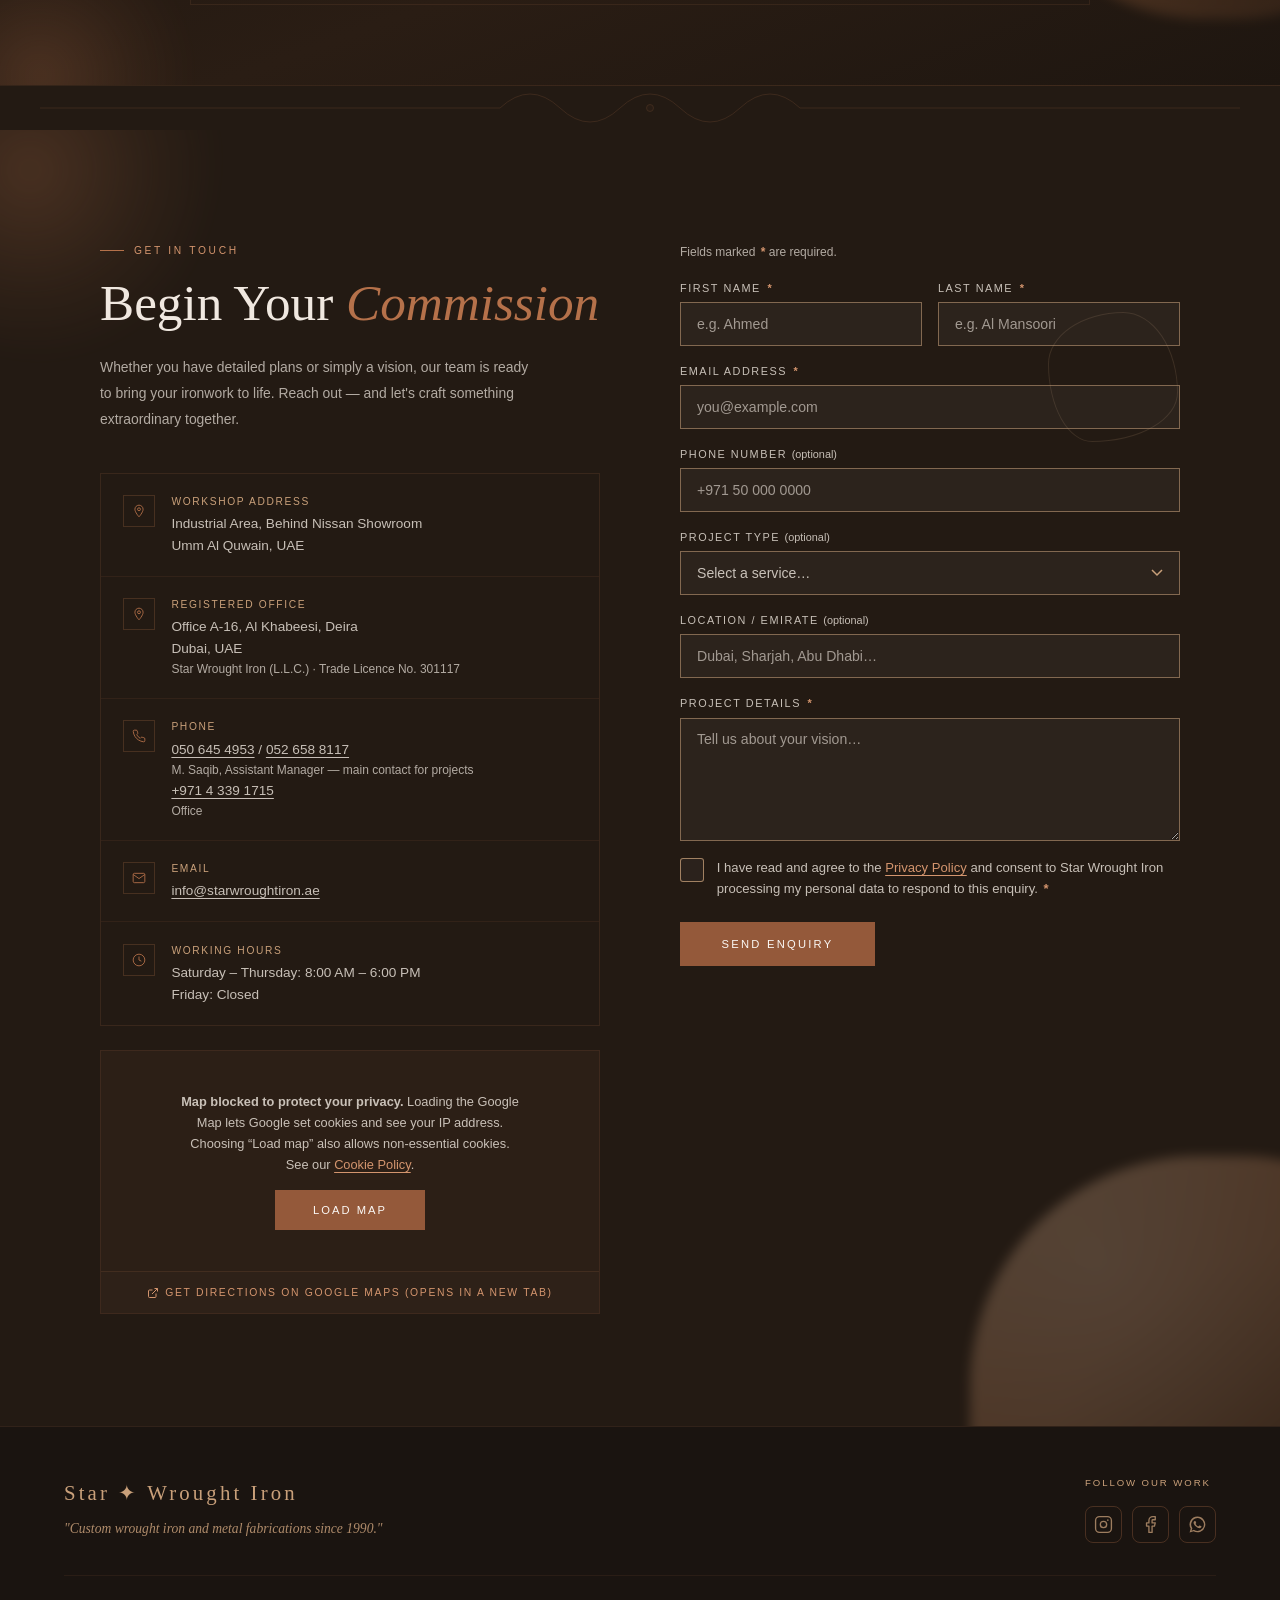
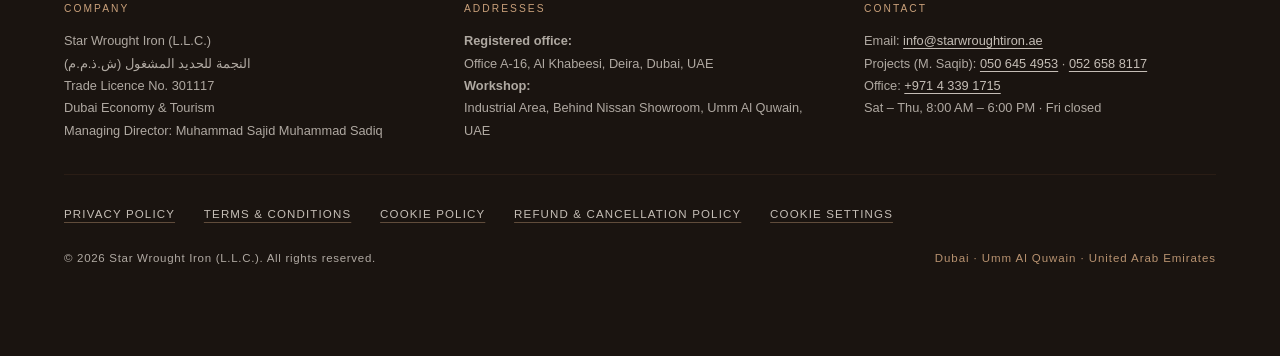
==== commit a1c411bb: "Update print statement from 'Hello' to 'Goodbye'" ====
--- a/index.html
+++ b/index.html
@@ -37,9 +37,9 @@
 <!-- === NAV === -->
 <nav aria-label="Main">
   <div class="nav-brand">
-    <a href="swi" style="display:flex;align-items:center;gap:12px;text-decoration:none">
+    <a href="#swi" style="display:flex;align-items:center;gap:12px;text-decoration:none">
       <img src="https://res.cloudinary.com/detapf5a7/image/upload/v1782897698/ChatGPT_Image_Jul_1_2026_01_20_30_PM_zulpf2.png" alt="" style="height:30px;width:auto;object-fit:contain;opacity:0.95">
-      <span class="nav-wordmark">Star<span aria-hidden="true"></span>Wrought Iron<span class="visually-hidden"> — home</span></span>
+      <span class="nav-wordmark">Star<span aria-hidden="true">✦</span>Wrought Iron<span class="visually-hidden"> — home</span></span>
     </a>
     <div class="nav-social">
       <a href="https://www.instagram.com/starwroughtironllc/" target="_blank" rel="noopener noreferrer" aria-label="Star Wrought Iron on Instagram (opens in a new tab)"><svg viewBox="0 0 24 24" fill="none" stroke="currentColor" stroke-width="1.7" stroke-linecap="round" stroke-linejoin="round" aria-hidden="true" focusable="false"><rect x="2" y="2" width="20" height="20" rx="5"/><circle cx="12" cy="12" r="4"/><circle cx="17.5" cy="6.5" r="1" fill="currentColor" stroke="none"/></svg></a>
@@ -114,7 +114,7 @@
 
     <div class="hero-actions hero-rise" style="--d:0.42s">
       <a href="gallery.html" class="btn-primary">View Our Work ↗</a>
-      <a href="contact_us" class="btn-ghost">Request a Quote</a>
+      <a href="#contact_us" class="btn-ghost">Request a Quote</a>
     </div>
   </div>
 
@@ -802,11 +802,11 @@
 
 <script>
   document.addEventListener('DOMContentLoaded', function () {
-    var links = document.querySelectorAll('.nav-links a, .nav-mobile-panel a');
+    var links = document.querySelectorAll('.nav-links a, .nav-mobile-panel a, .nav-brand > a, .hero-actions a[href^="#"]');
     Array.prototype.forEach.call(links, function (link) {
       var href = (link.getAttribute('href') || '').trim();
       if (!href || href === 'gallery.html' || href.indexOf('://') !== -1 || href.indexOf('mailto:') === 0 || href.indexOf('tel:') === 0 || href.indexOf('/') === 0) return;
-      var target = document.getElementById(href);
+      var target = document.getElementById(href.charAt(0) === '#' ? href.slice(1) : href);
       if (!target) return;
       link.addEventListener('click', function (event) {
         event.preventDefault();
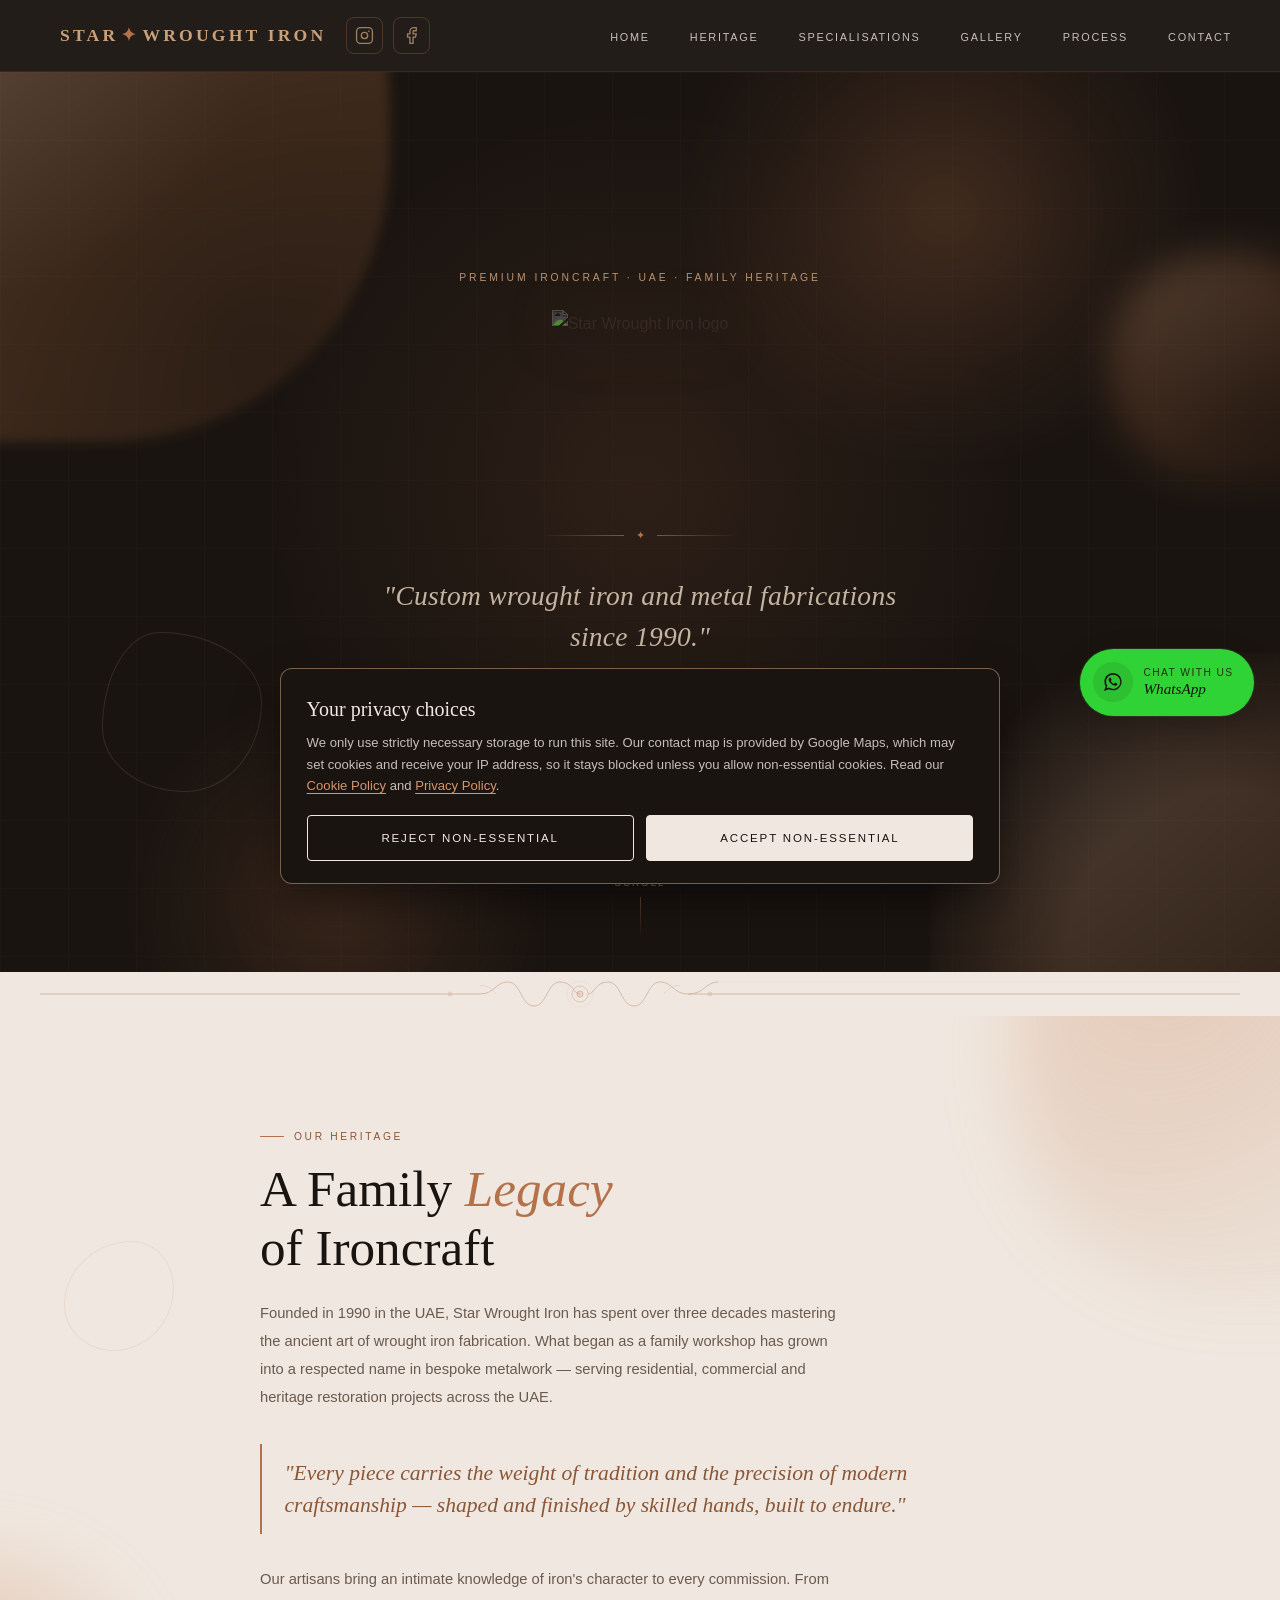
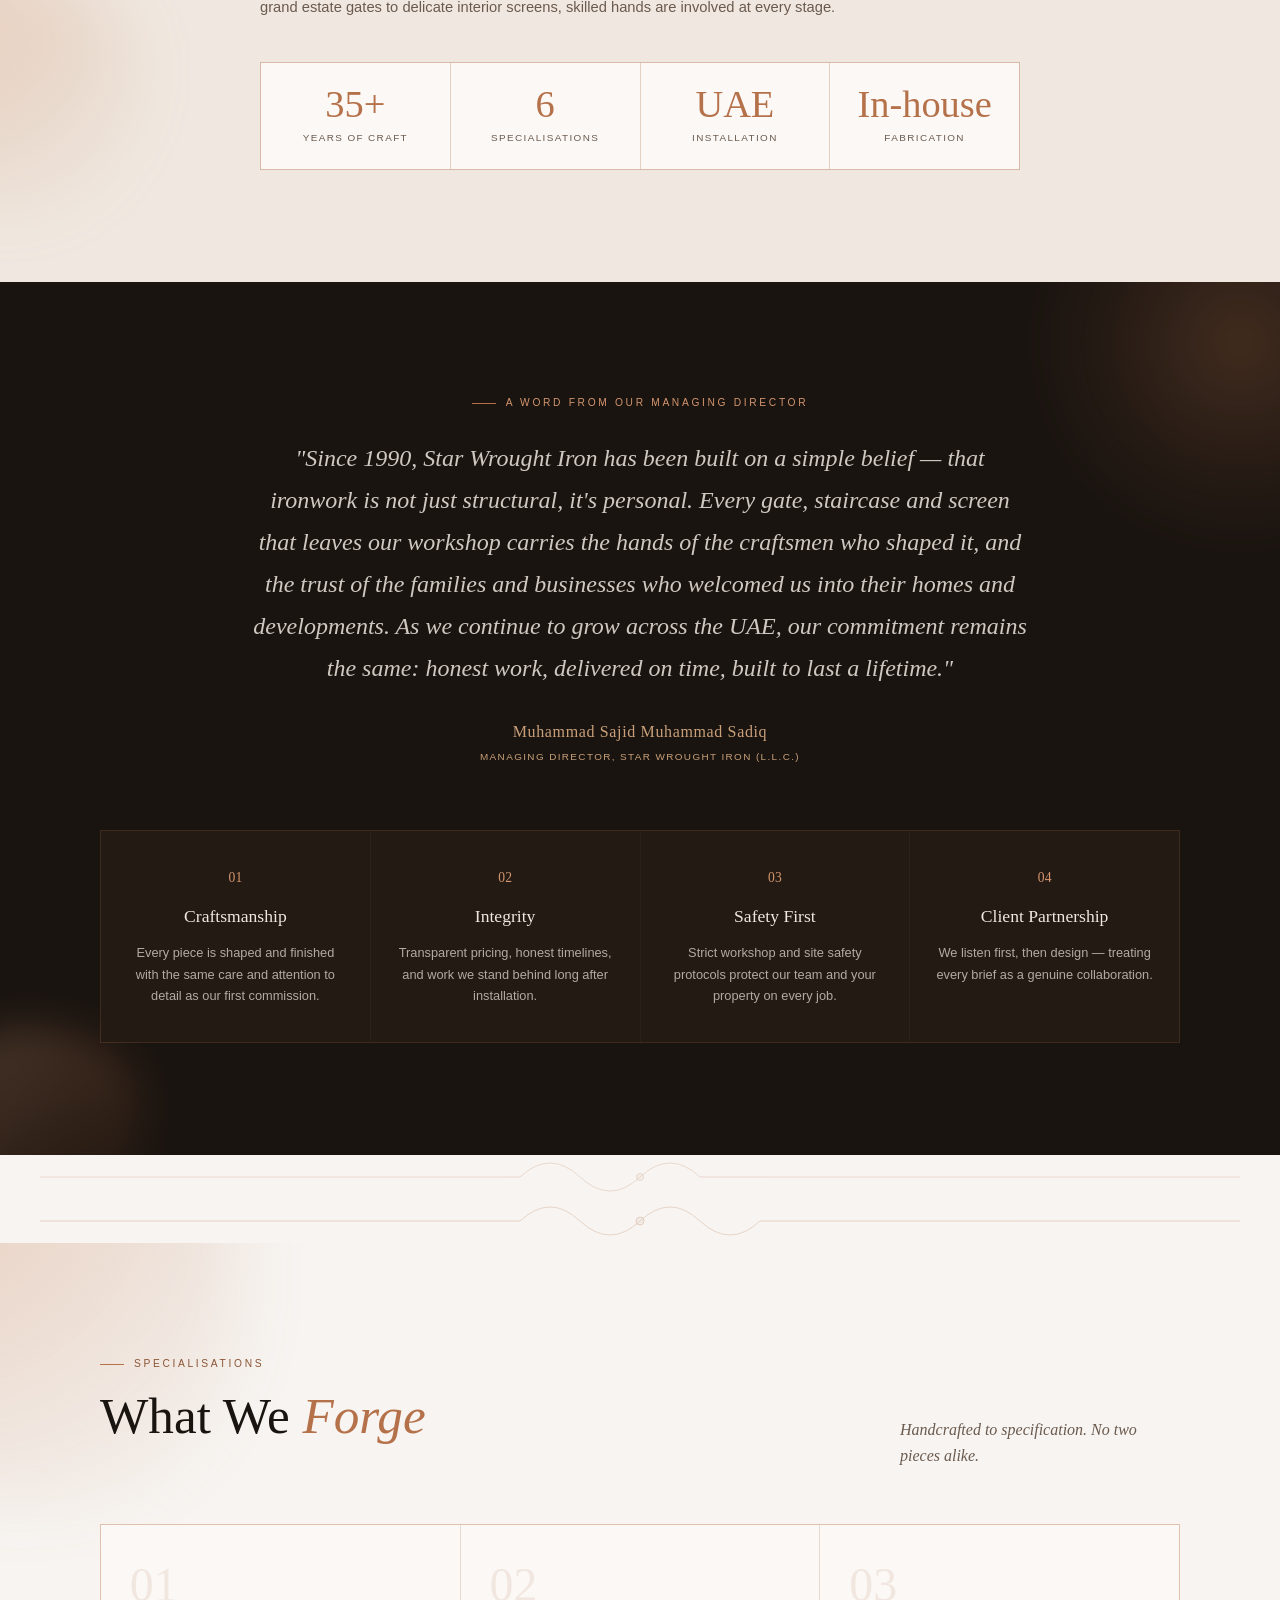
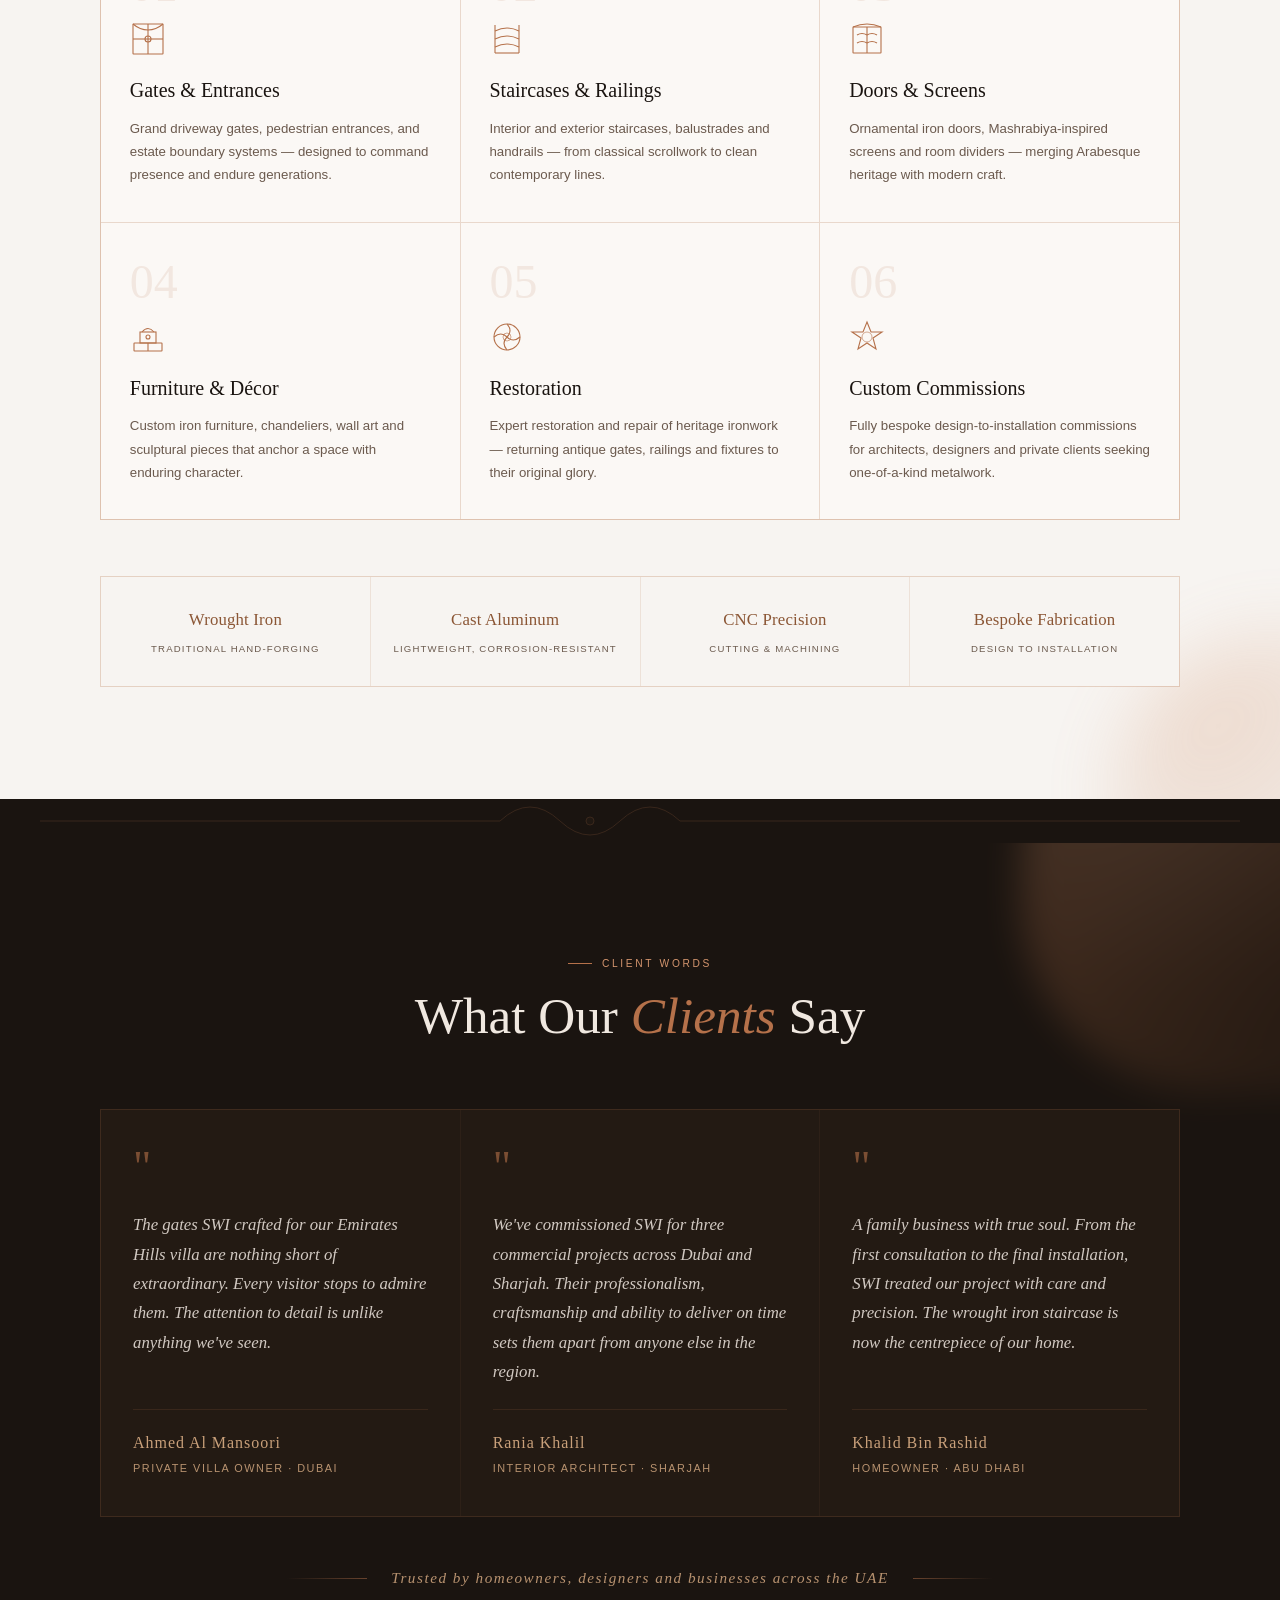
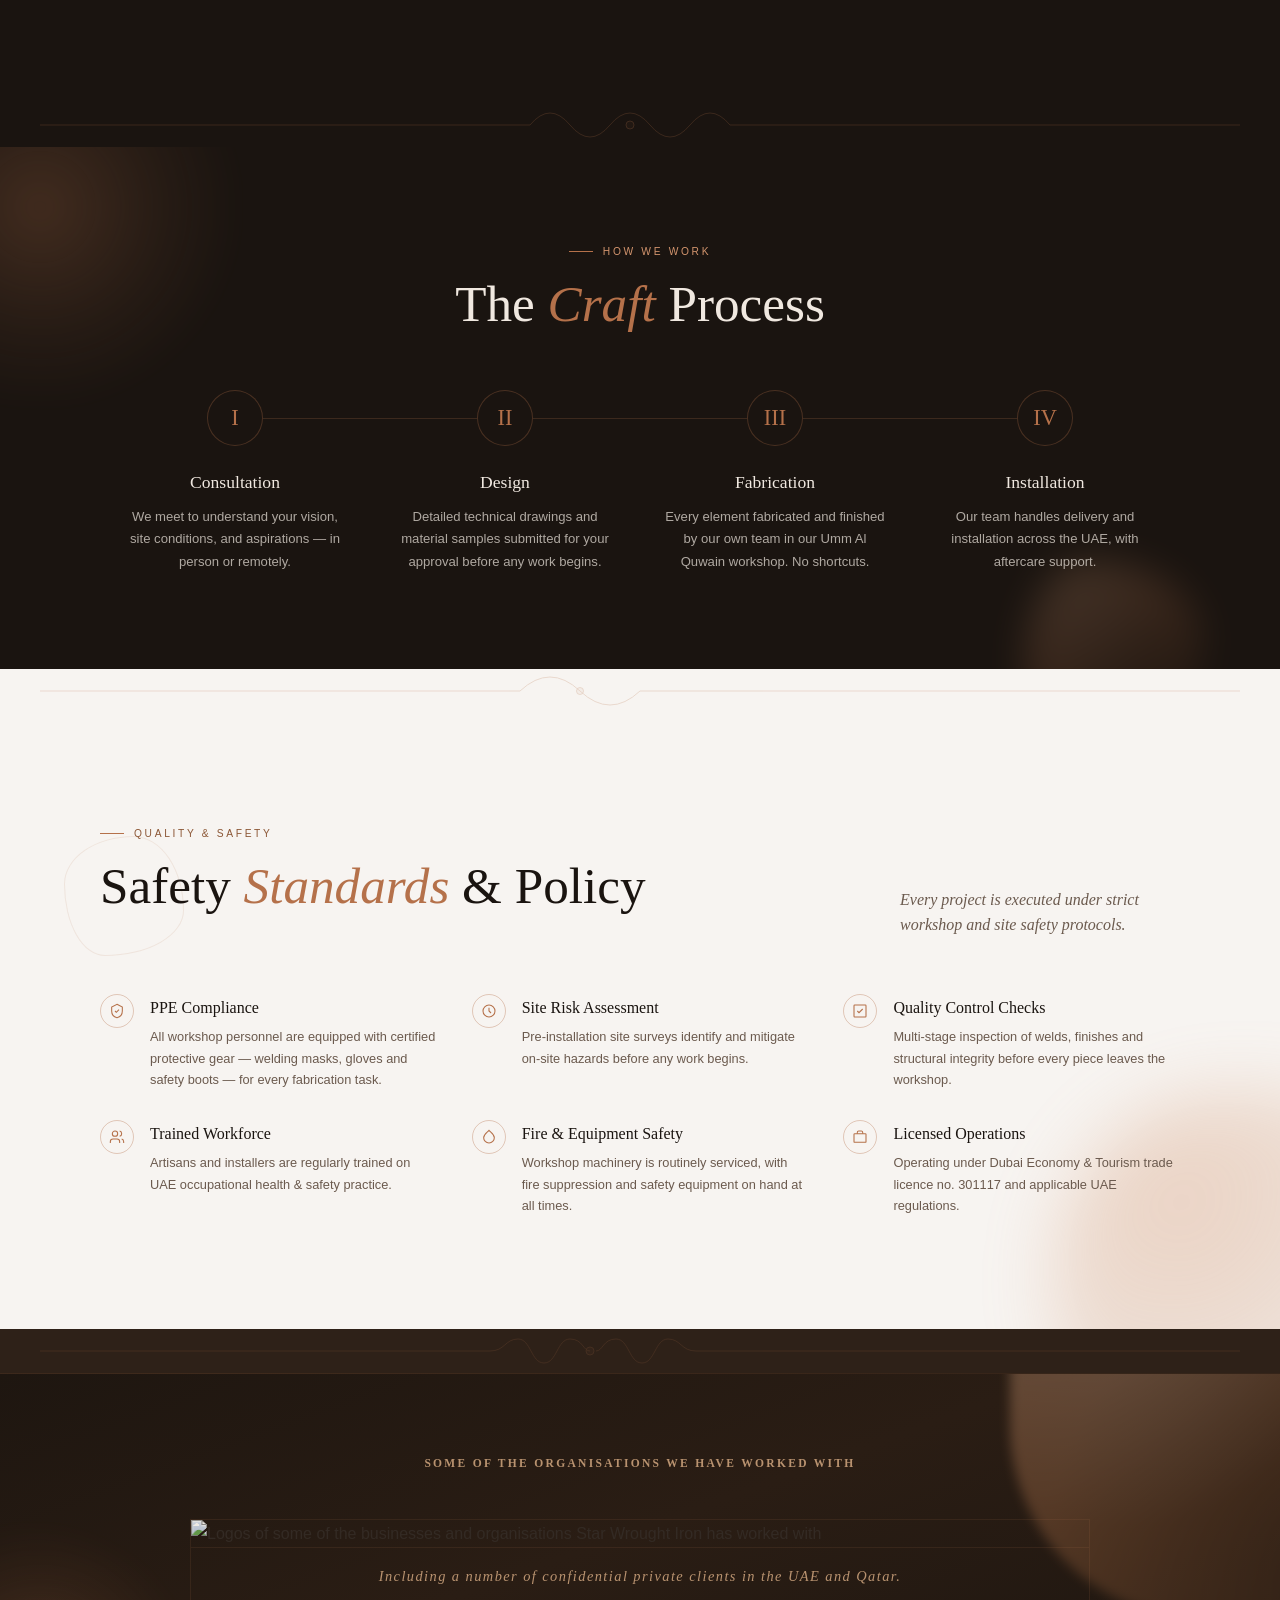
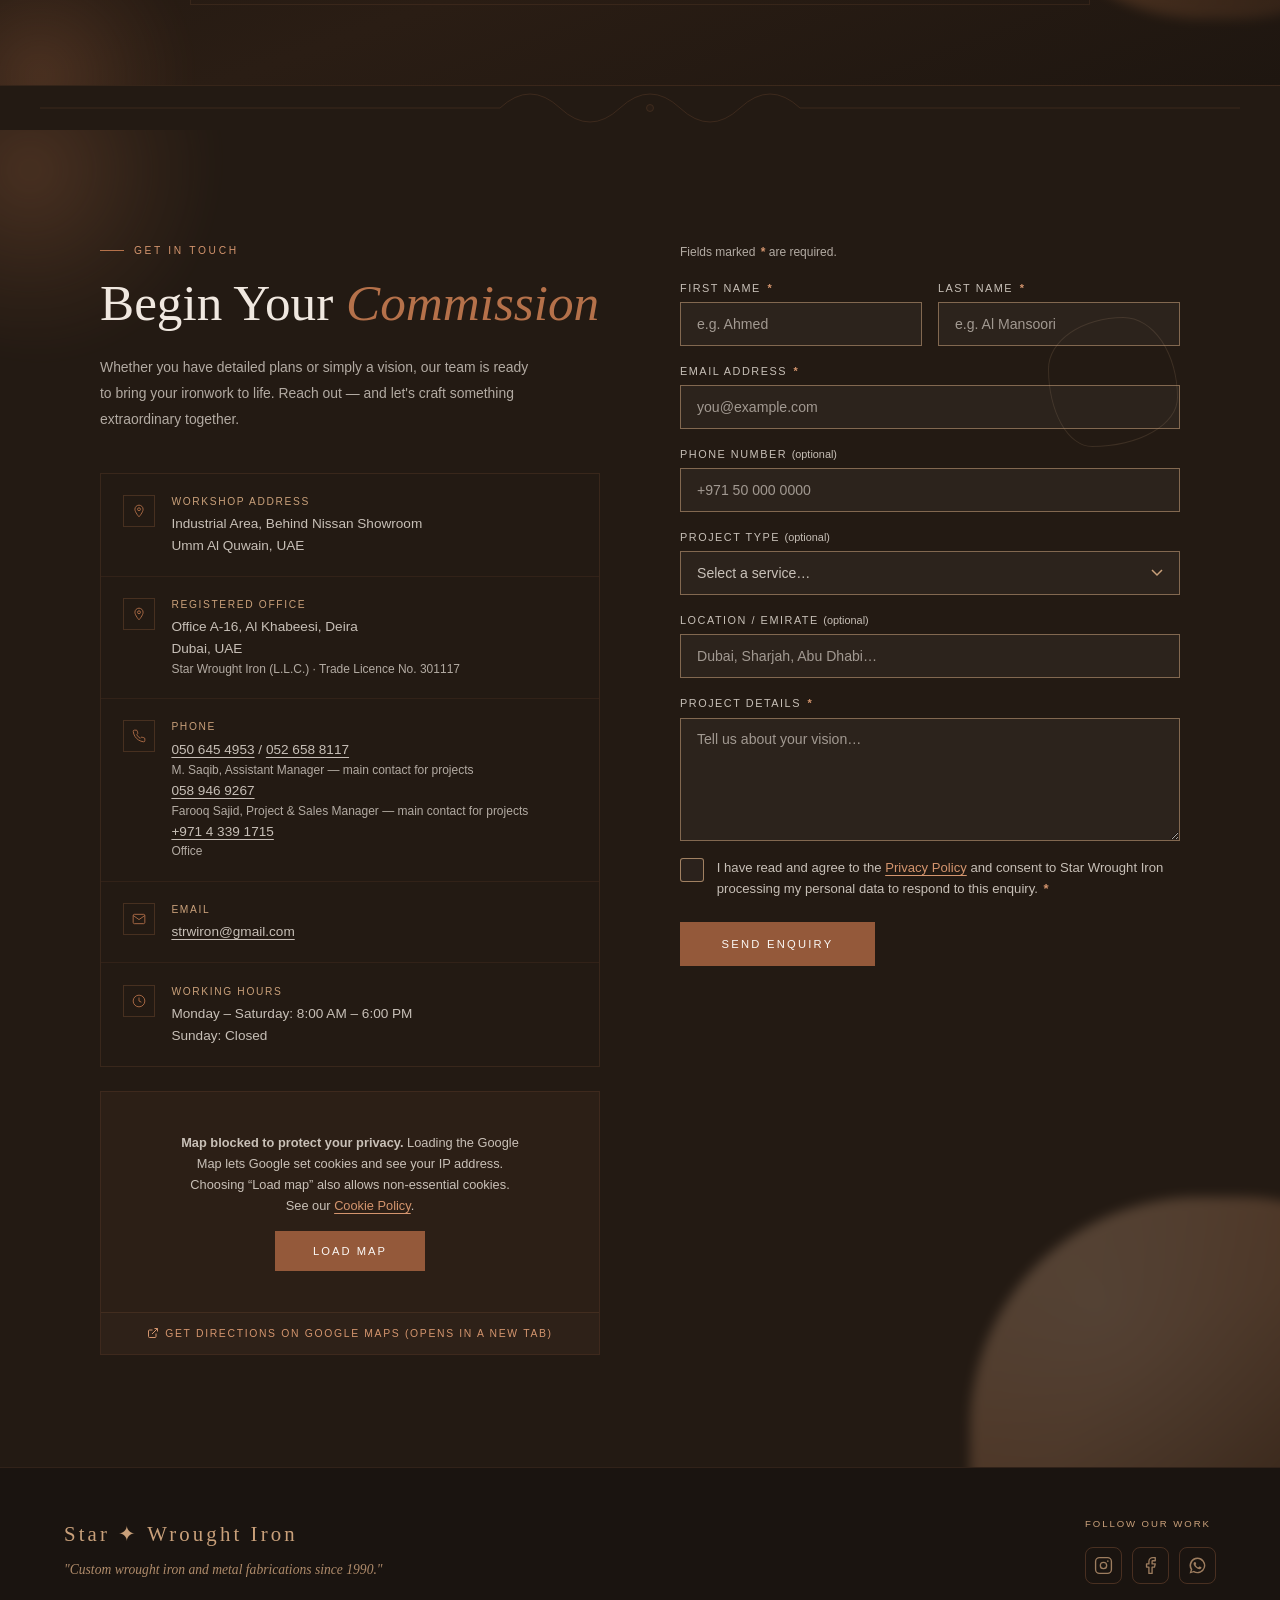
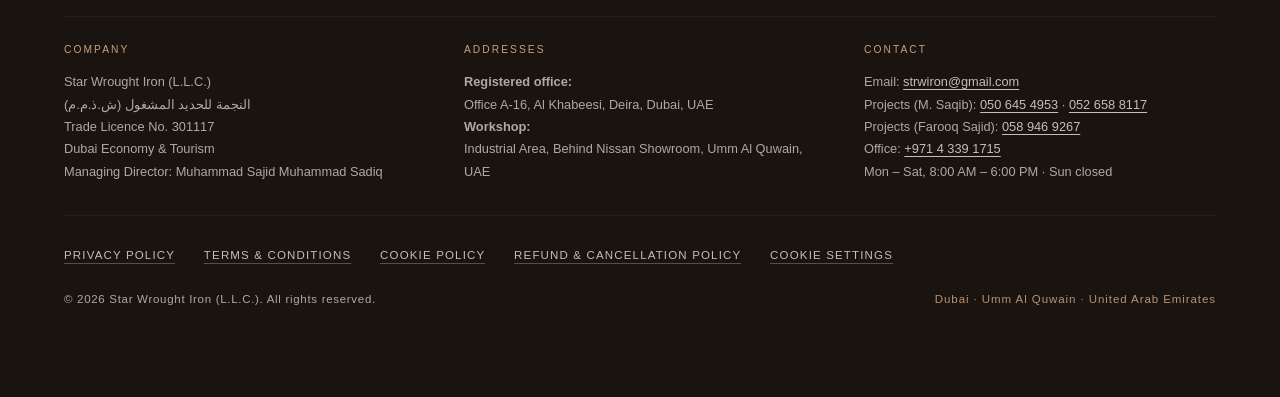
==== commit abd047c4: "Updated the official details" ====
--- a/index.html
+++ b/index.html
@@ -2,7 +2,7 @@
 <html lang="en">
 <head>
     <meta charset="UTF-8">
-    <title>Star Wrought Iron | Custom Wrought Iron & Metal Fabrication, UAE</title>
+    <title>Star Wrought Iron | Custom Wrought Iron & Metal Fabrication</title>
     <meta name="description" content="Star Wrought Iron (L.L.C.) — custom wrought iron gates, staircases, railings, doors, screens and metal fabrications for homes and businesses across the UAE.">
     <meta name="viewport" content="width=device-width, initial-scale=1.0">
     <link rel="icon" href="https://res.cloudinary.com/detapf5a7/image/upload/v1782897698/ChatGPT_Image_Jul_1_2026_01_20_30_PM_zulpf2.png" type="image/png">
@@ -609,7 +609,7 @@
           </div>
           <div>
             <div class="c-lbl">Phone</div>
-            <div class="c-val"><a href="tel:+971506454953">050 645 4953</a> / <a href="tel:+971526588117">052 658 8117</a><small>M. Saqib, Assistant Manager — main contact for projects</small><a href="tel:+97143391715">+971 4 339 1715</a><small>Office</small></div>
+            <div class="c-val"><a href="tel:+971506454953">050 645 4953</a> / <a href="tel:+9710526588117">052 658 8117</a><small>M. Saqib, Assistant Manager — main contact for projects</small><a href="tel:+971589469267">058 946 9267</a><small>Farooq Sajid, Project &amp; Sales Manager — main contact for projects</small><a href="tel:+97143391715">+971 4 339 1715</a><small>Office</small></div>
           </div>
         </div>
         <div class="c-detail">
@@ -618,7 +618,7 @@
           </div>
           <div>
             <div class="c-lbl">Email</div>
-            <div class="c-val"><a href="mailto:info@starwroughtiron.ae">info@starwroughtiron.ae</a></div>
+            <div class="c-val"><a href="mailto:strwiron@gmail.com">strwiron@gmail.com</a></div>
           </div>
         </div>
         <div class="c-detail">
@@ -627,7 +627,7 @@
           </div>
           <div>
             <div class="c-lbl">Working Hours</div>
-            <div class="c-val">Saturday – Thursday: 8:00 AM – 6:00 PM<br>Friday: Closed</div>
+            <div class="c-val">Monday – Saturday: 8:00 AM – 6:00 PM<br>Sunday: Closed</div>
           </div>
         </div>
       </div>
@@ -761,10 +761,11 @@
     </div>
     <div class="footer-col">
       <h2>Contact</h2>
-      <p>Email: <a href="mailto:info@starwroughtiron.ae">info@starwroughtiron.ae</a><br>
+      <p>Email: <a href="mailto:strwiron@gmail.com">strwiron@gmail.com</a><br>
       Projects (M. Saqib): <a href="tel:+971506454953">050 645 4953</a> · <a href="tel:+971526588117">052 658 8117</a><br>
+      Projects (Farooq Sajid): <a href="tel:+971589469267">058 946 9267</a><br>
       Office: <a href="tel:+97143391715">+971 4 339 1715</a><br>
-      Sat – Thu, 8:00 AM – 6:00 PM · Fri closed</p>
+      Mon – Sat, 8:00 AM – 6:00 PM · Sun closed</p>
     </div>
   </div>
 
